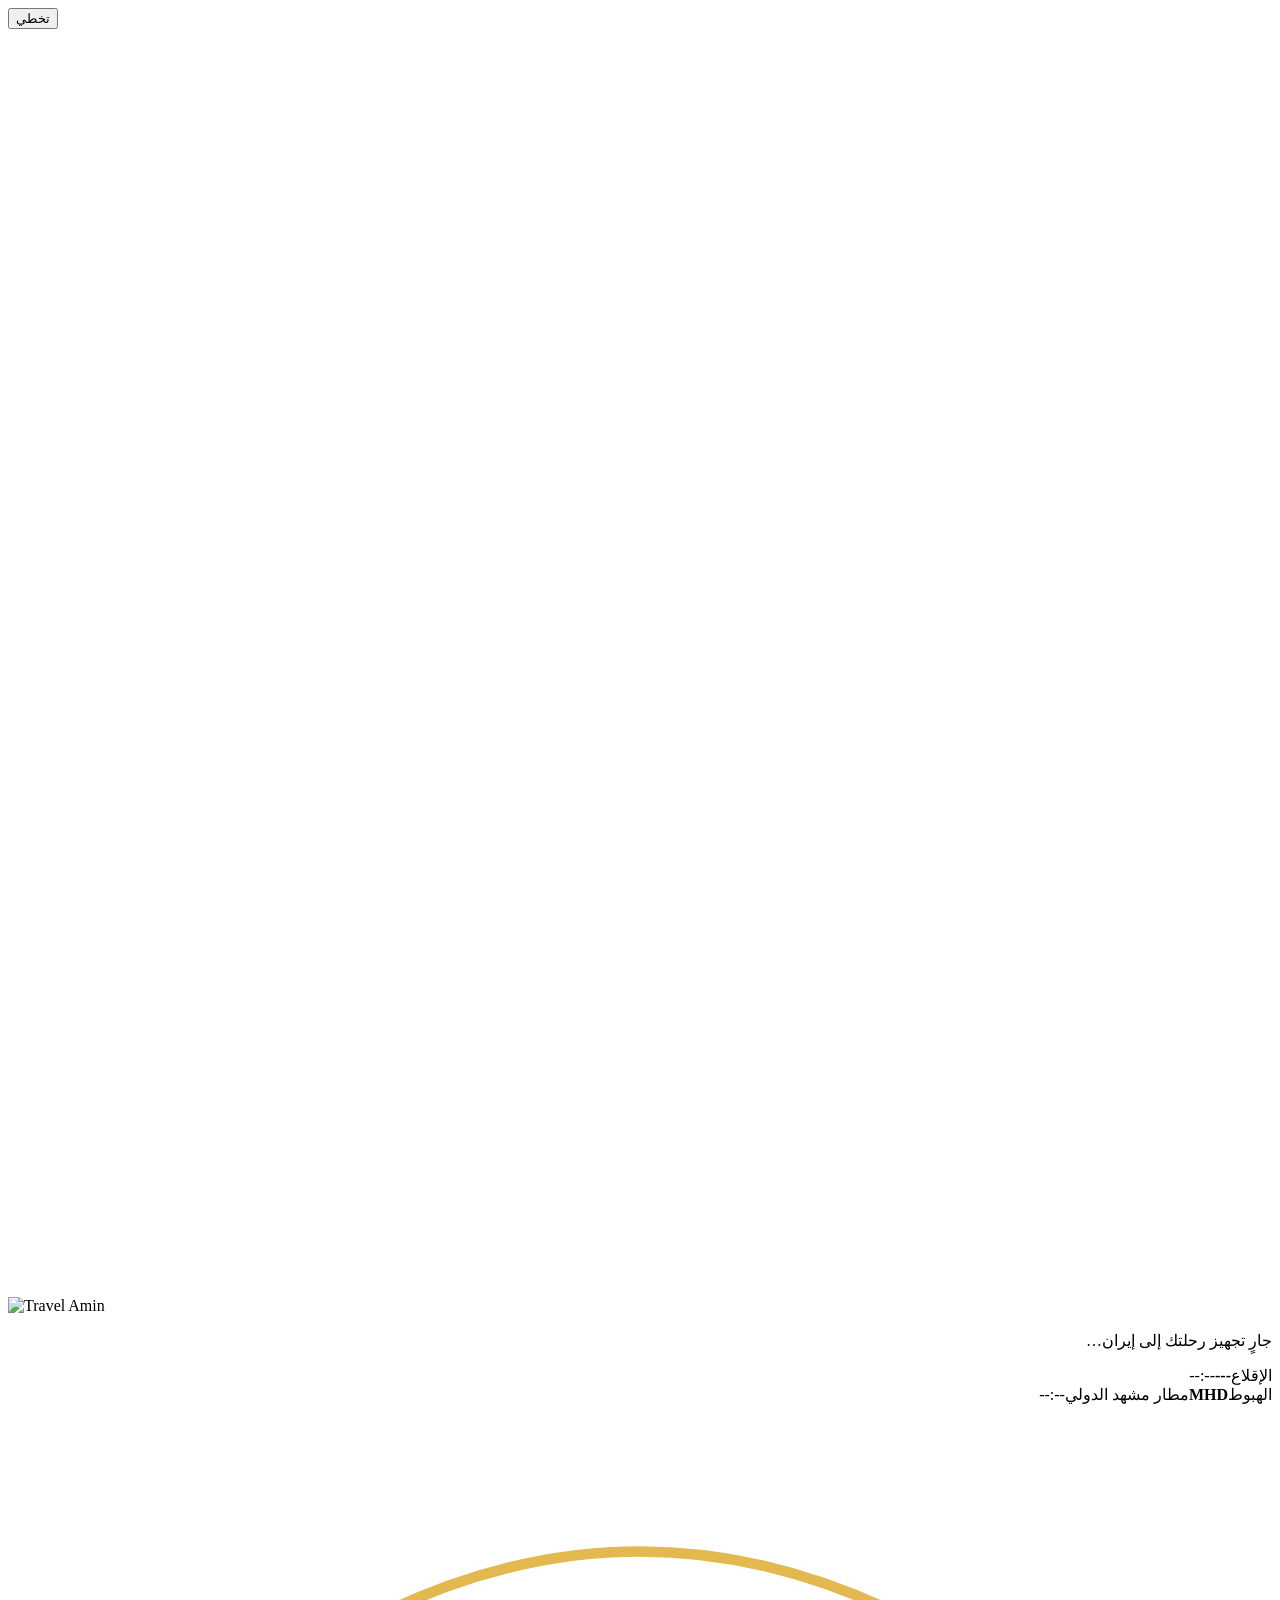
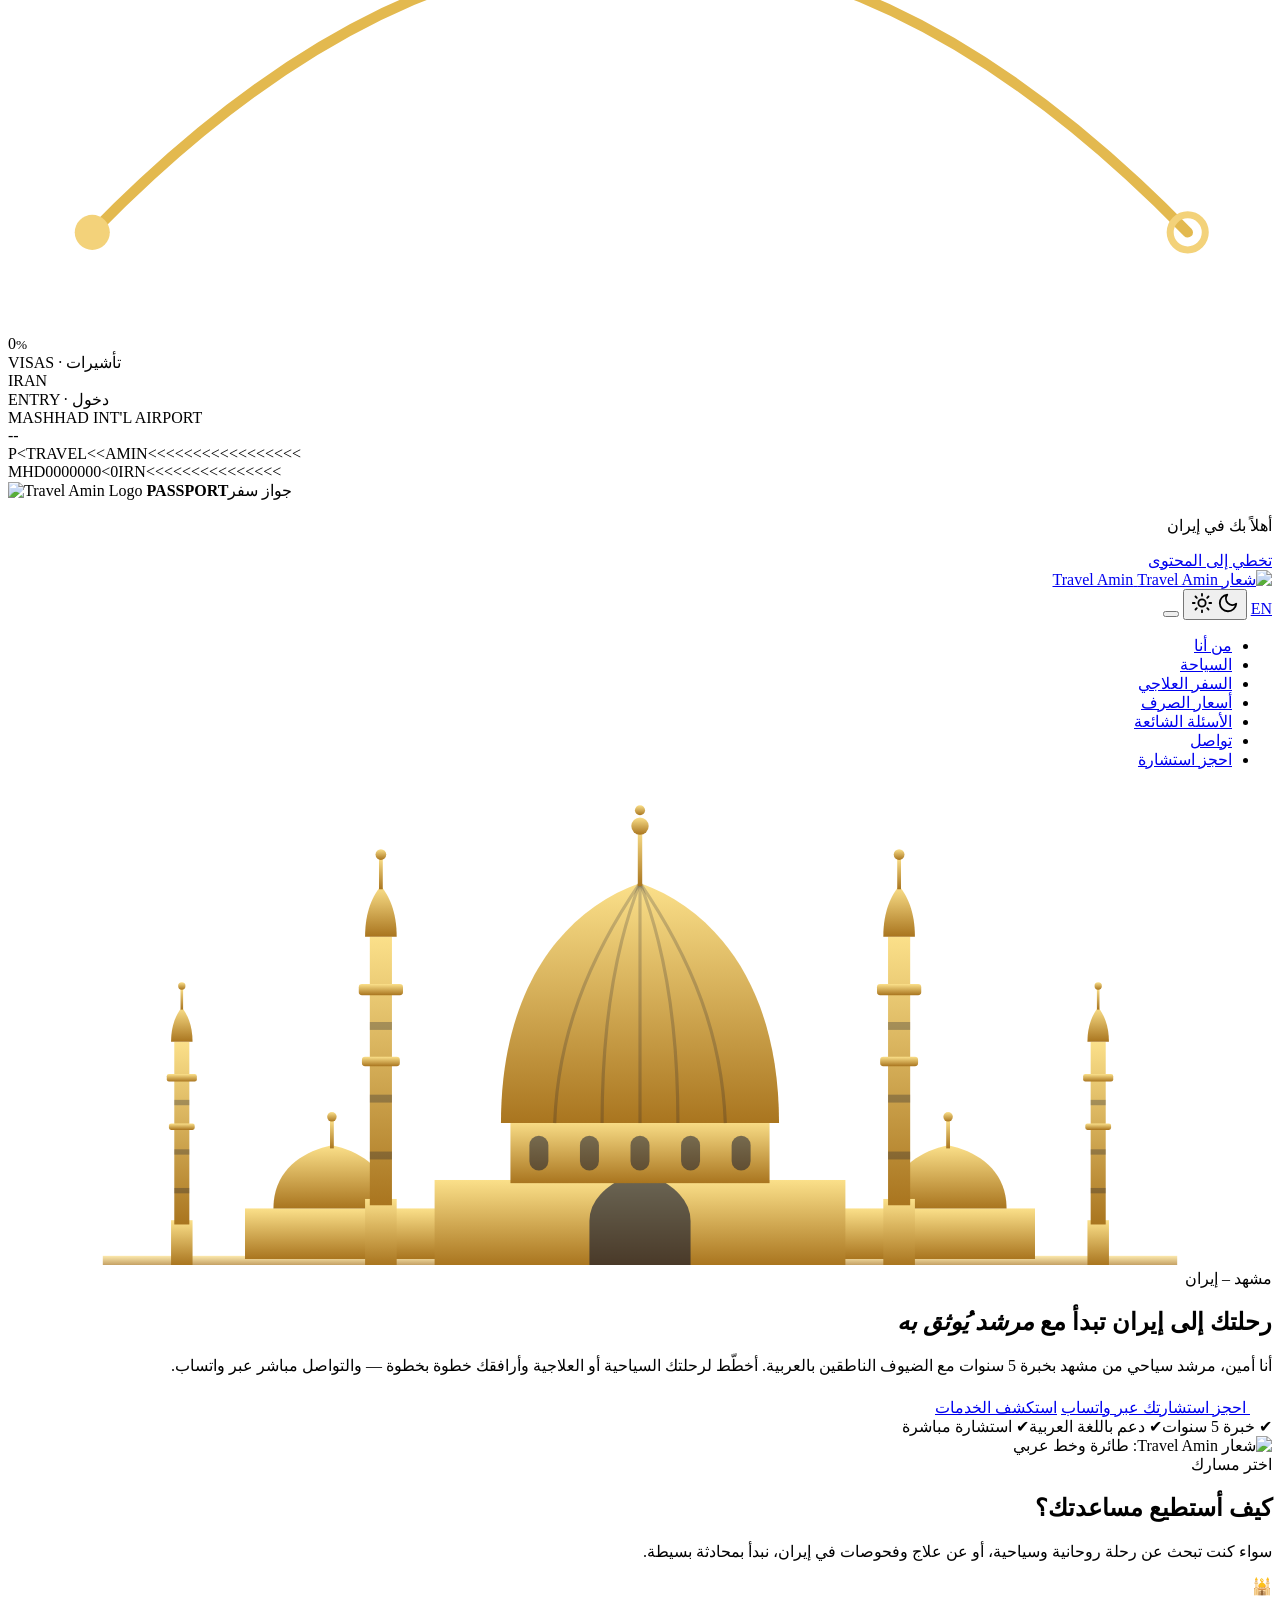
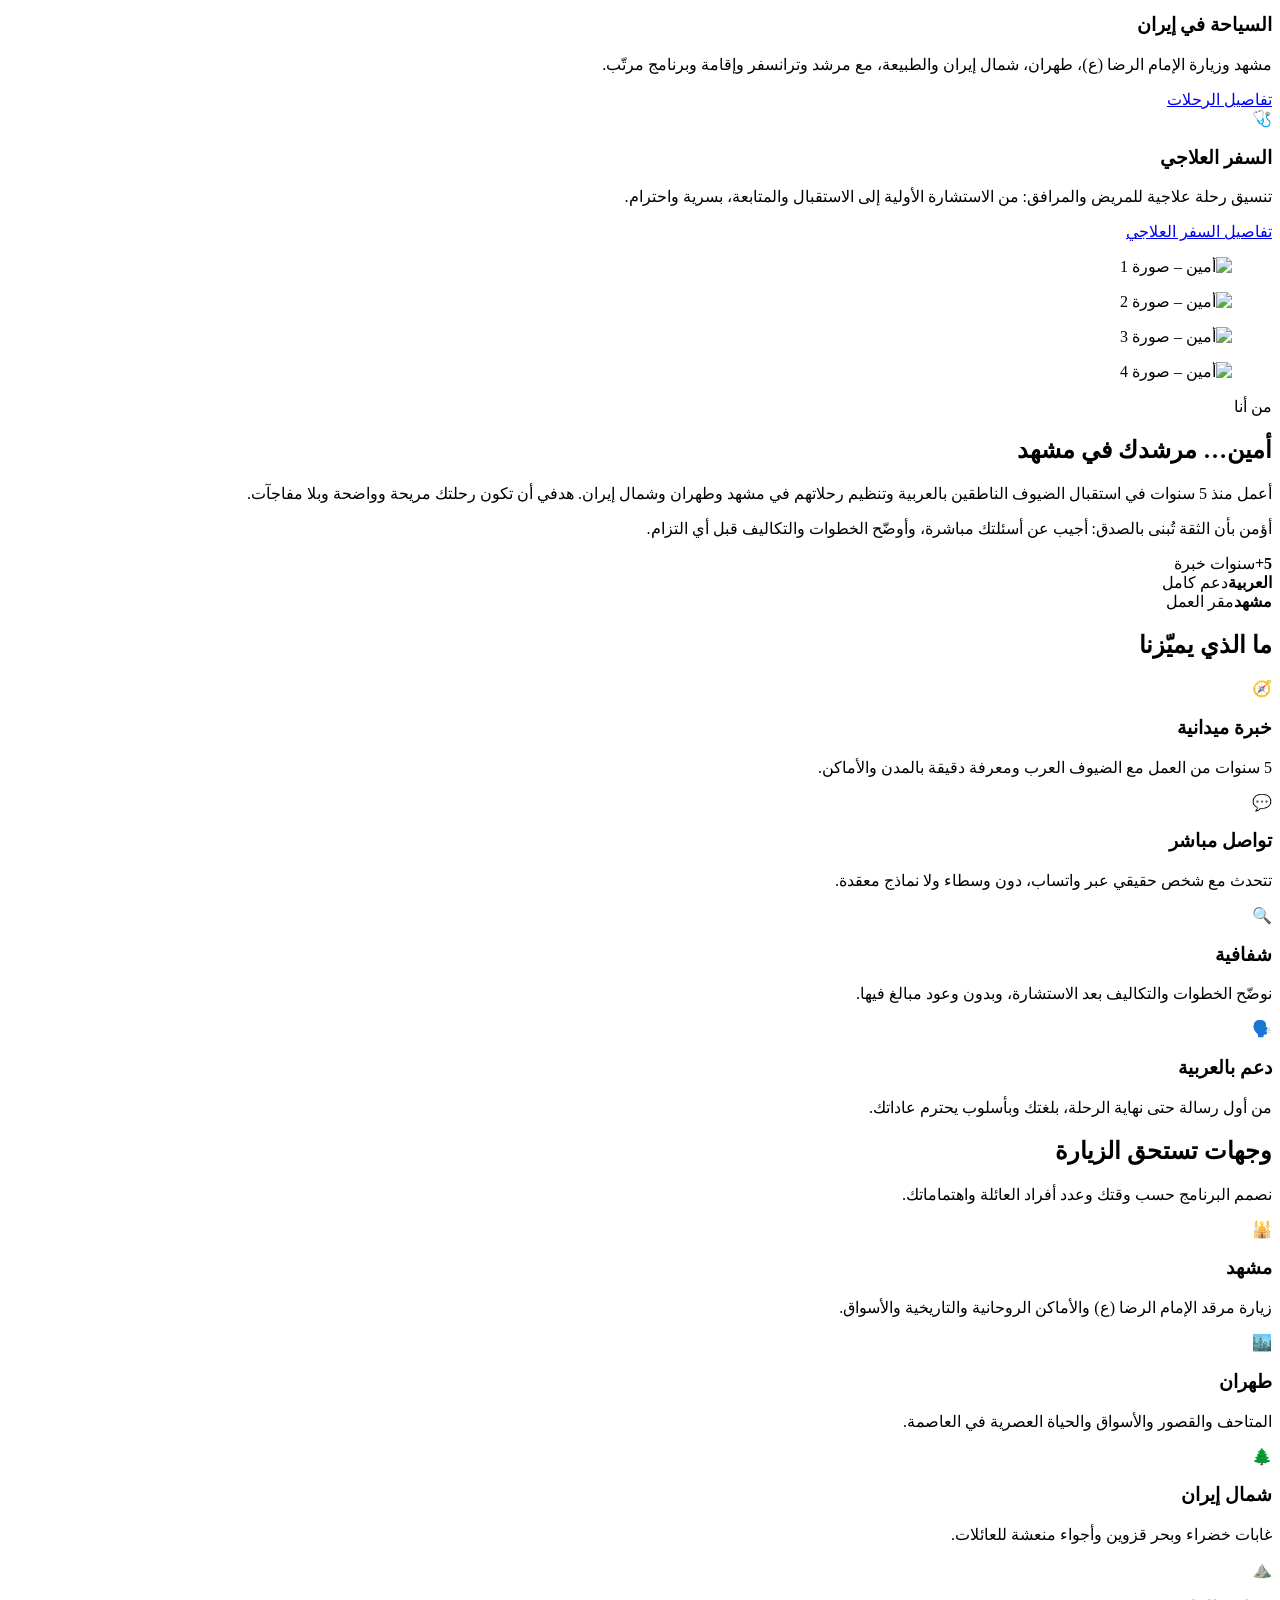
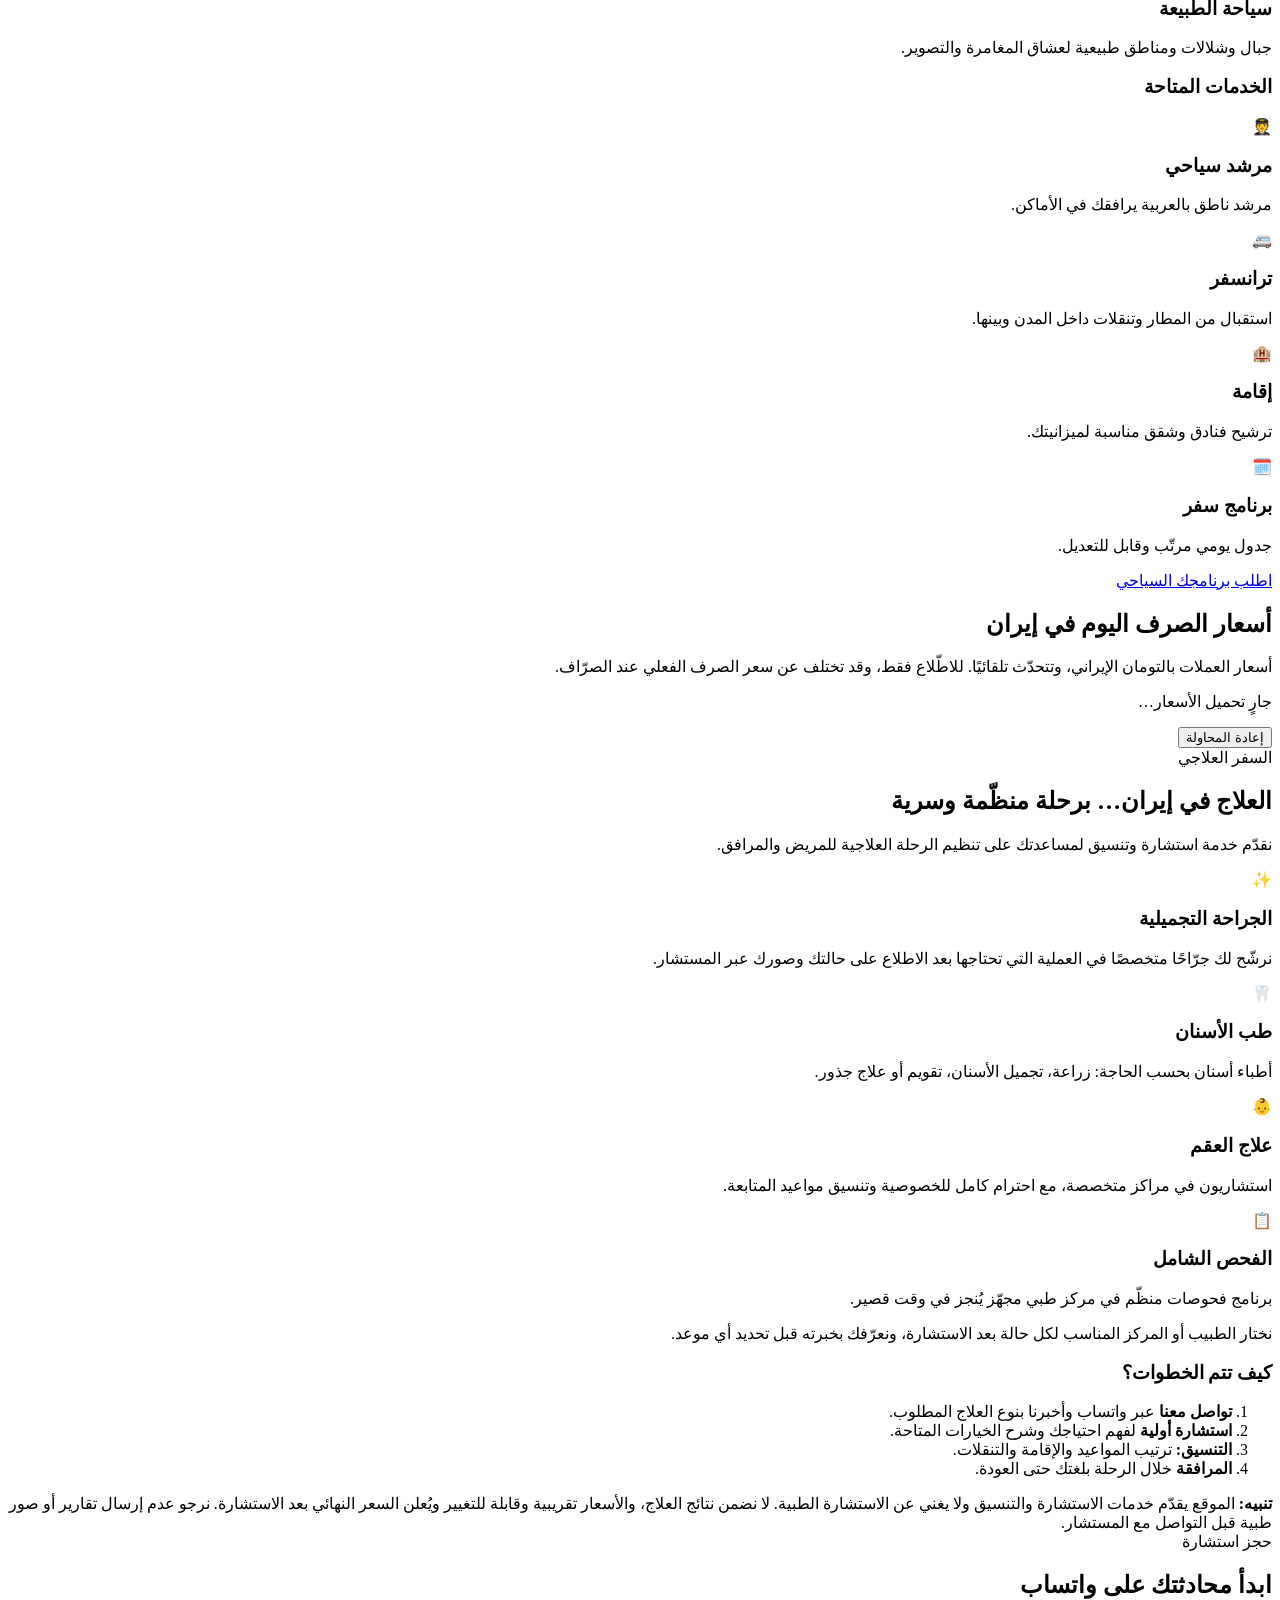
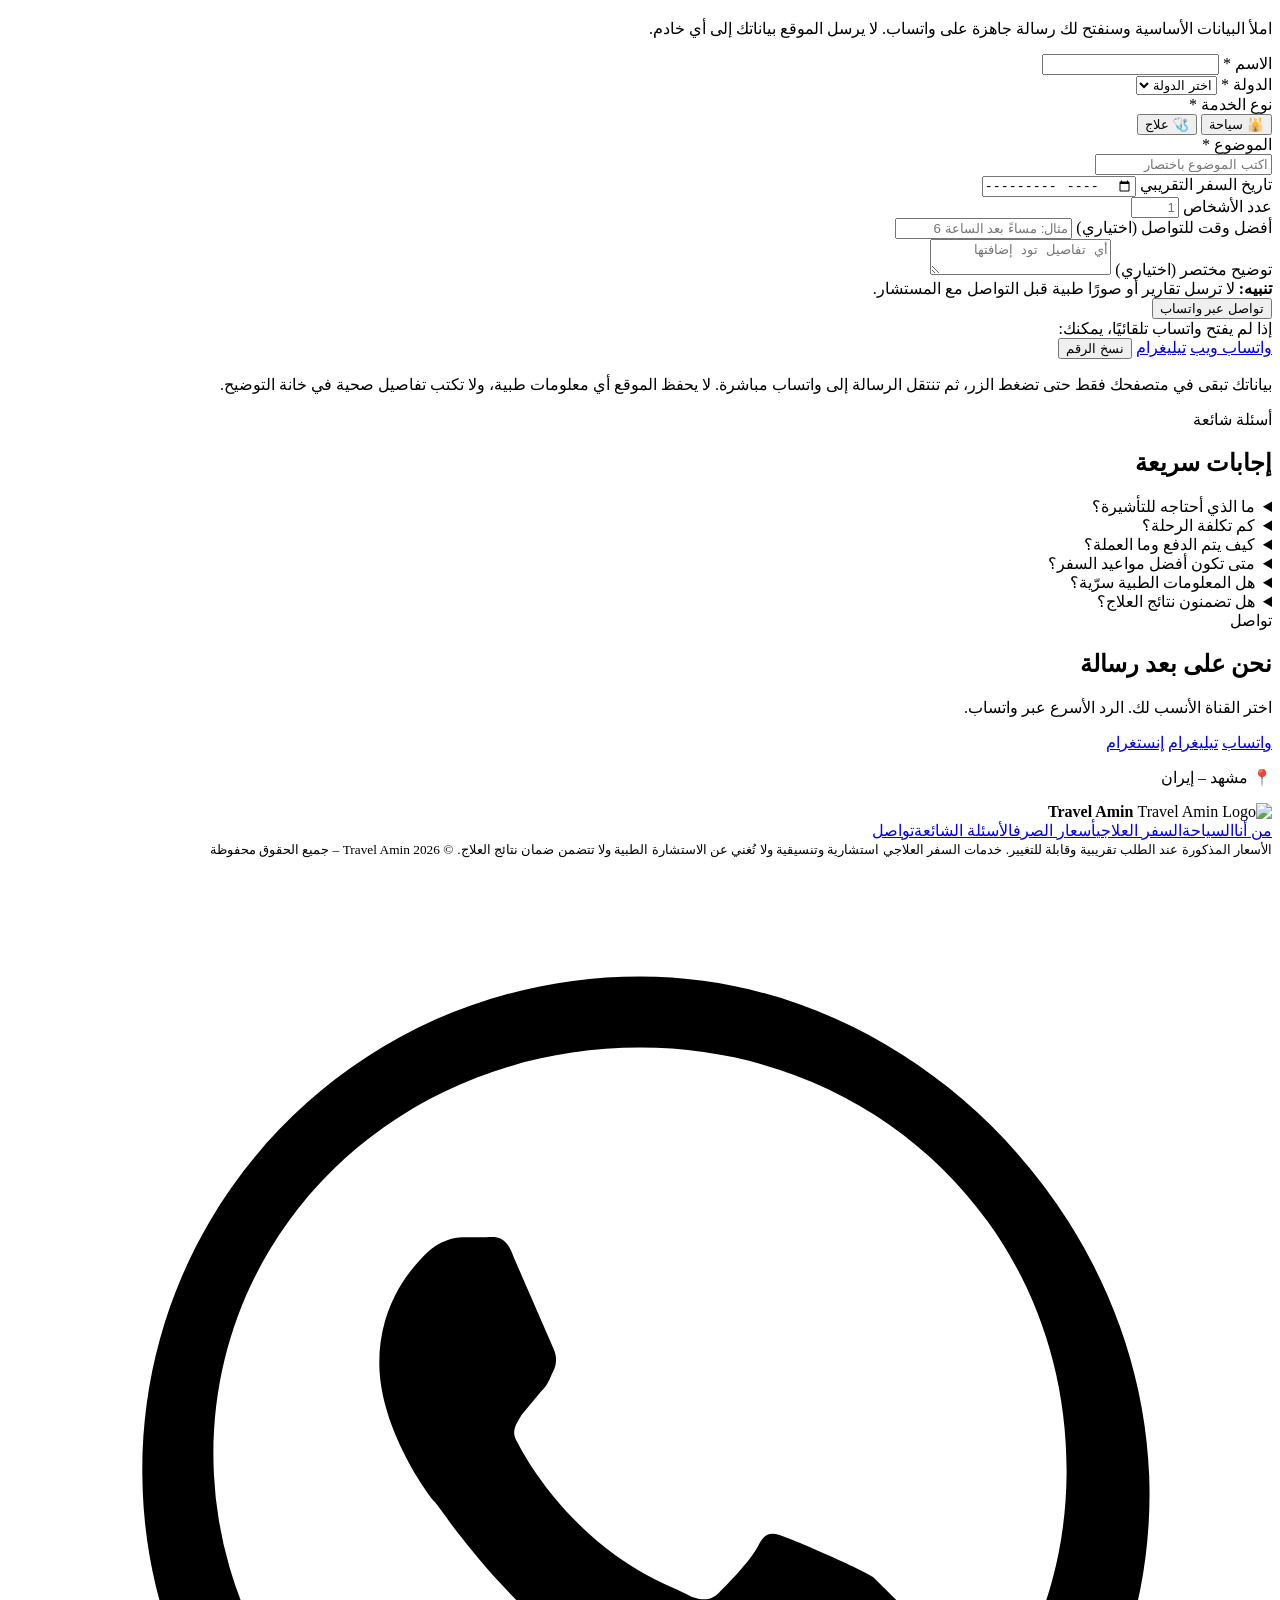
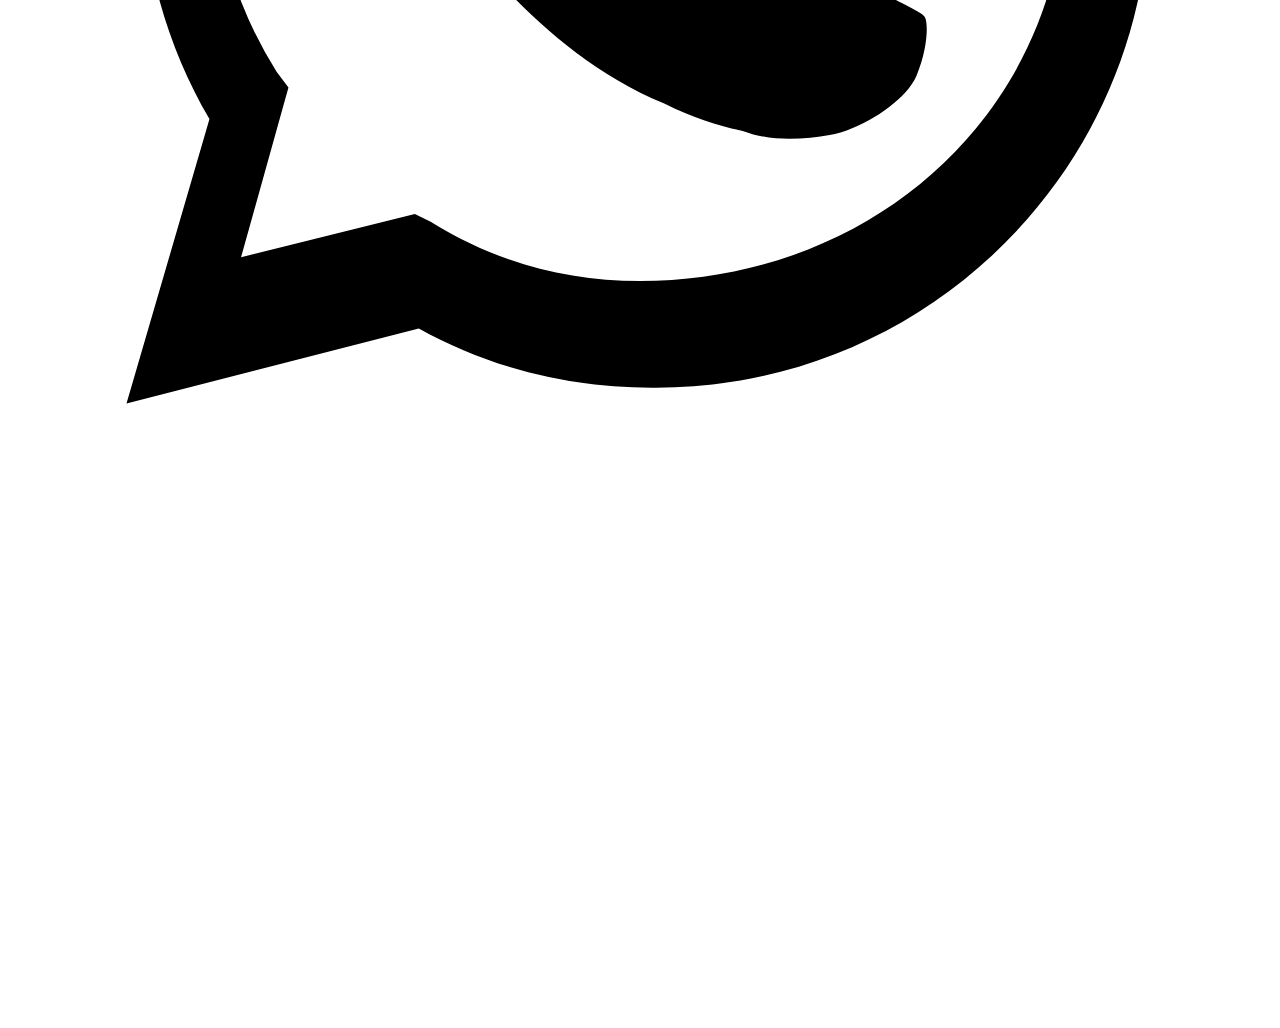
==== index.html @ 23cb20d6 "Add files via upload" ====
<!doctype html>
<html lang="ar" dir="rtl">
<head>
<meta charset="utf-8">
<meta name="google-site-verification" content="cm3eL5Jy6Xv6FcwjnSOEqMSKHyD1TACXFL0OjEvYumI" />
<meta http-equiv="Content-Security-Policy" content="default-src 'self'; script-src 'self'; style-src 'self' https://fonts.googleapis.com; font-src https://fonts.gstatic.com; img-src 'self' data:; connect-src 'self' https://travelamin-rate.mafia099x.workers.dev; base-uri 'self'; form-action 'none'; object-src 'none'">
<meta name="referrer" content="strict-origin-when-cross-origin">
<meta name="viewport" content="width=device-width, initial-scale=1, viewport-fit=cover">
<title>مرشد سياحي في مشهد | السياحة العلاجية في إيران - Travel Amin</title>
<meta name="description" content="أمين، مرشد سياحي من مشهد بخبرة 5 سنوات. رحلات سياحية وسفر علاجي في إيران للناطقين بالعربية، مع استشارة مباشرة عبر واتساب.">
<link rel="canonical" href="https://travel4iran.github.io/Travel-Amin/" />
<link rel="alternate" hreflang="ar" href="https://travel4iran.github.io/Travel-Amin/">
<link rel="alternate" hreflang="en" href="https://travel4iran.github.io/Travel-Amin/en/">
<link rel="alternate" hreflang="x-default" href="https://travel4iran.github.io/Travel-Amin/">
<meta property="og:type" content="website">
<meta property="og:title" content="Travel Amin | السياحة والعلاج في إيران">
<meta property="og:description" content="خطّط رحلتك السياحية أو العلاجية إلى إيران مع مرشد من مشهد، وتواصل مباشرة عبر واتساب.">
<meta property="og:url" content="https://travel4iran.github.io/Travel-Amin/">
<meta property="og:site_name" content="Travel Amin">
<meta property="og:image" content="https://travel4iran.github.io/Travel-Amin/assets/img/og.jpg">
<meta property="og:image:width" content="1200">
<meta property="og:image:height" content="630">
<meta property="og:image:alt" content="Travel Amin – مرشد سياحي في مشهد">
<meta name="twitter:card" content="summary_large_image">
<meta name="twitter:title" content="Travel Amin | السياحة والعلاج في إيران">
<meta name="twitter:description" content="خطّط رحلتك السياحية أو العلاجية إلى إيران مع مرشد من مشهد، وتواصل مباشرة عبر واتساب.">
<meta name="twitter:image" content="https://travel4iran.github.io/Travel-Amin/assets/img/og.jpg">
<meta property="og:locale" content="ar_AR">
<meta property="og:locale:alternate" content="en_US">
<meta name="theme-color" content="#0B1B45" id="metaTheme">
<script src="assets/js/theme-init.js?v=20261108"></script>
<link rel="icon" type="image/png" href="assets/img/favicon.png">
<link rel="apple-touch-icon" href="assets/img/apple-touch-icon.png">
<link rel="preconnect" href="https://fonts.googleapis.com">
<link rel="preconnect" href="https://fonts.gstatic.com" crossorigin>
<link href="https://fonts.googleapis.com/css2?family=Tajawal:wght@400;500;700;800&display=swap" rel="stylesheet">
<script type="application/ld+json">
{
  "@context": "https://schema.org",
  "@graph": [
    {
      "@type": "TravelAgency",
      "@id": "https://travel4iran.github.io/Travel-Amin/#agency",
      "name": "Travel Amin",
      "alternateName": "Travel.Amin",
      "description": "خدمات السياحة والسفر العلاجي في إيران للناطقين بالعربية",
      "url": "https://travel4iran.github.io/Travel-Amin/",
      "logo": "https://travel4iran.github.io/Travel-Amin/assets/img/logo.jpg",
      "image": "https://travel4iran.github.io/Travel-Amin/assets/img/og.jpg",
      "knowsLanguage": "ar",
      "telephone": "+989395464608",
      "contactPoint": {
        "@type": "ContactPoint",
        "contactType": "customer service",
        "telephone": "+989395464608",
        "availableLanguage": "Arabic"
      },
      "areaServed": "IR",
      "address": {
        "@type": "PostalAddress",
        "addressLocality": "Mashhad",
        "addressCountry": "IR"
      },
      "sameAs": [
        "https://instagram.com/travel.amin",
        "https://t.me/travel_amin"
      ]
    },
    {
      "@type": "Person",
      "@id": "https://travel4iran.github.io/Travel-Amin/#person",
      "name": "أمين",
      "jobTitle": "مرشد سياحي",
      "worksFor": {
        "@id": "https://travel4iran.github.io/Travel-Amin/#agency"
      }
    }
  ]
}
</script>
  <script type="application/ld+json">
{
  "@context": "https://schema.org",
  "@type": "FAQPage",
  "mainEntity": [
    {
      "@type": "Question",
      "name": "ما الذي أحتاجه للتأشيرة؟",
      "acceptedAnswer": {
        "@type": "Answer",
        "text": "تختلف متطلبات الدخول حسب الجنسية وقد تتغير، لذا نوضّح لك المطلوب لبلدك عند التواصل ونساعدك في تجهيز الأوراق."
      }
    },
    {
      "@type": "Question",
      "name": "كم تكلفة الرحلة؟",
      "acceptedAnswer": {
        "@type": "Answer",
        "text": "لا نثبّت أسعارًا على الموقع لأن التكلفة تعتمد على المدة والخدمات وعدد الأشخاص. نرسل لك عرضًا واضحًا عبر واتساب بعد الاستشارة."
      }
    },
    {
      "@type": "Question",
      "name": "كيف يتم الدفع وما العملة؟",
      "acceptedAnswer": {
        "@type": "Answer",
        "text": "نحدد طريقة الدفع والعملة معك بوضوح بعد الاتفاق على البرنامج، وقبل أي التزام."
      }
    },
    {
      "@type": "Question",
      "name": "متى تكون أفضل مواعيد السفر؟",
      "acceptedAnswer": {
        "@type": "Answer",
        "text": "يعتمد ذلك على الوجهة ونوع الرحلة؛ أخبرنا بما تفضّله وسنقترح عليك الوقت الأنسب."
      }
    },
    {
      "@type": "Question",
      "name": "هل المعلومات الطبية سرّية؟",
      "acceptedAnswer": {
        "@type": "Answer",
        "text": "نحترم خصوصيتك. لا يحفظ الموقع أي معلومات طبية، ونرجو عدم إرسال تقارير أو صور قبل التواصل مع المستشار عبر واتساب."
      }
    },
    {
      "@type": "Question",
      "name": "هل تضمنون نتائج العلاج؟",
      "acceptedAnswer": {
        "@type": "Answer",
        "text": "لا. نحن نقدّم الاستشارة والتنسيق فقط، والقرار الطبي والنتائج من مسؤولية الطبيب والمركز المعالج."
      }
    }
  ]
}
</script>
<link rel="stylesheet" href="assets/css/style.css?v=20261108">
</head>
<body>
<div id="intro" role="status" aria-live="polite" aria-label="جارٍ تجهيز رحلتك" dir="ltr">
  <button class="in-skip" id="inSkip" type="button" dir="rtl">تخطي</button>
  <div class="in-stars"></div>
  <div class="in-stage in-route" id="inRoute">
    <div class="in-logo" id="inLogoWrap">
      <svg viewBox="0 0 120 120" aria-hidden="true"><circle cx="60" cy="60" r="56" fill="none" stroke="rgba(255,255,255,.16)" stroke-width="3"/><circle id="inRing" cx="60" cy="60" r="56" fill="none" stroke="#E3B94F" stroke-width="3.5" stroke-linecap="round" stroke-dasharray="351.86" stroke-dashoffset="351.86" transform="rotate(-90 60 60)"/></svg>
      <img id="inLogo" src="assets/img/logo.jpg" alt="Travel Amin" width="90" height="90">
    </div>
    <p class="in-title" id="inTitle" dir="rtl">جارٍ تجهيز رحلتك إلى إيران…</p>
    <div class="in-cards">
      <div class="ap ap-from" dir="rtl"><span class="ap-lab">الإقلاع</span><b class="ap-code" id="fromCode">---</b><span class="ap-name" id="fromName"></span><span class="ap-time" id="fromTime">--:--</span></div>
      <div class="ap ap-to" id="toCard" dir="rtl"><span class="ap-lab">الهبوط</span><b class="ap-code" id="toCode">MHD</b><span class="ap-name" id="toName">مطار مشهد الدولي</span><span class="ap-time" id="toTime">--:--</span></div>
    </div>
    <svg class="in-path" viewBox="0 0 360 150" aria-hidden="true">
      <path id="inArc" d="M24 122 Q180 -38 336 122" fill="none" stroke="rgba(255,255,255,.28)" stroke-width="2" stroke-dasharray="3 7" stroke-linecap="round"/>
      <path id="inTrail" d="M24 122 Q180 -38 336 122" fill="none" stroke="#E3B94F" stroke-width="3" stroke-linecap="round"/>
      <circle cx="24" cy="122" r="5" fill="#F3D27A"/><circle cx="336" cy="122" r="5" fill="none" stroke="#F3D27A" stroke-width="2"/>
      <g id="inPlane"><path d="M-11 0 L-4 -2.2 L-1 -10 L3 -10 L1.6 -2.2 L10 -1.2 L13 0 L10 1.2 L1.6 2.2 L3 10 L-1 10 L-4 2.2 Z" fill="#fff"/></g>
    </svg>
    <div class="in-pct"><span id="inNum">0</span><small>%</small></div>
    <div class="in-bar"><i id="inBar"></i></div>
  </div>
  <div class="in-stage in-pass" aria-hidden="true">
    <div class="pp" id="pp">
      <div class="pp-page">
        <div class="pp-h">VISAS · تأشيرات</div>
        <div class="pp-ln"></div><div class="pp-ln s"></div><div class="pp-ln"></div>
        <div class="stamp" id="stamp"><div class="s1">IRAN</div><div class="s2">ENTRY · دخول</div><div class="s3">MASHHAD INT'L AIRPORT</div><div class="s4" id="stampDate">--</div></div>
        <div class="pp-mrz">P&lt;TRAVEL&lt;&lt;AMIN&lt;&lt;&lt;&lt;&lt;&lt;&lt;&lt;&lt;&lt;&lt;&lt;&lt;&lt;&lt;&lt;&lt;<br>MHD0000000&lt;0IRN&lt;&lt;&lt;&lt;&lt;&lt;&lt;&lt;&lt;&lt;&lt;&lt;&lt;&lt;&lt;</div>
      </div>
      <div class="pp-cover">
        <img id="ppLogo" class="pp-logo" alt="Travel Amin Logo" width="96" height="96">
        <b>PASSPORT</b><span>جواز سفر</span>
      </div>
    </div>
    <p class="in-welcome" dir="rtl">أهلاً بك في إيران</p>
  </div>
</div>

<a class="skip" href="#main">تخطي إلى المحتوى</a>

<header class="site">
  <div class="container nav">
    <a class="brand" href="#top" aria-label="Travel Amin – الرئيسية">
      <img src="assets/img/logo.jpg" alt="شعار Travel Amin" width="48" height="48">
      <span>Travel Amin</span>
    </a>
    <div class="nav-actions">
      <a class="lang-btn" id="langBtn" href="en/" hreflang="en" lang="en" aria-label="English version">EN</a>
      <button class="theme-btn" id="themeBtn" type="button" aria-label="تبديل الوضع الليلي" aria-pressed="false">
        <svg class="moon" width="22" height="22" viewBox="0 0 24 24" fill="none" stroke="currentColor" stroke-width="2" stroke-linecap="round" stroke-linejoin="round" aria-hidden="true"><path d="M21 12.8A9 9 0 1 1 11.2 3a7 7 0 0 0 9.8 9.8z"/></svg>
        <svg class="sun" width="22" height="22" viewBox="0 0 24 24" fill="none" stroke="currentColor" stroke-width="2" stroke-linecap="round" aria-hidden="true"><circle cx="12" cy="12" r="4"/><path d="M12 2v2M12 20v2M4.900 4.900l1.400 1.400M17.700 17.700l1.400 1.400M2 12h2M20 12h2M4.900 19.100l1.400-1.400M17.700 6.300l1.400-1.400"/></svg>
      </button>
      <button class="burger" id="burger" aria-label="القائمة" aria-expanded="false" aria-controls="menu"><span></span></button>
    </div>
    <ul class="menu" id="menu">
  <li><a href="#about">من أنا</a></li>
  <li><a href="#tourism">السياحة</a></li>
  <li><a href="#medical">السفر العلاجي</a></li>
  <li><a href="#rates">أسعار الصرف</a></li>
  <li><a href="#faq">الأسئلة الشائعة</a></li>
  <li><a href="#contact">تواصل</a></li>
  <li><a class="btn btn-wa" href="#booking" data-wa-open>احجز استشارة</a></li>
    </ul>
  </div>
</header>

<main id="main">
<!-- HERO -->
<section class="hero" id="top">
  <svg class="skyline" viewBox="0 0 800 304" aria-hidden="true" focusable="false" xmlns="http://www.w3.org/2000/svg">
  <defs>
    <linearGradient id="gd" x1="0" y1="0" x2="0" y2="1"><stop offset="0" stop-color="#FBE08A"/><stop offset="1" stop-color="#A9751F"/></linearGradient>
    <g id="mnr">
      <rect x="-10" y="262" width="20" height="42" fill="url(#gd)"/>
      <rect x="-7" y="96" width="14" height="170" fill="url(#gd)"/>
      <rect x="-7" y="150" width="14" height="5" fill="#0A1330" opacity=".28"/>
      <rect x="-7" y="196" width="14" height="5" fill="#0A1330" opacity=".28"/>
      <rect x="-7" y="232" width="14" height="5" fill="#0A1330" opacity=".28"/>
      <rect x="-14" y="126" width="28" height="7" rx="2" fill="url(#gd)"/>
      <rect x="-12" y="172" width="24" height="6" rx="2" fill="url(#gd)"/>
      <path d="M-10 96 C-10 80 -5 70 0 64 C5 70 10 80 10 96 Z" fill="url(#gd)"/>
      <rect x="-1.2" y="46" width="2.4" height="20" fill="url(#gd)"/>
      <circle cx="0" cy="44" r="3.4" fill="url(#gd)"/>
    </g>
  </defs>
  <!-- ground -->
  <rect x="60" y="298" width="680" height="6" fill="url(#gd)" opacity=".7"/>
  <!-- outer minarets -->
  <use href="#mnr" transform="translate(110 304) scale(.68) translate(0 -304)"/>
  <use href="#mnr" transform="translate(690 304) scale(.68) translate(0 -304)"/>
  <!-- side wings + small domes -->
  <rect x="150" y="268" width="130" height="32" fill="url(#gd)"/>
  <rect x="520" y="268" width="130" height="32" fill="url(#gd)"/>
  <path d="M168 268 C168 244 186 232 205 228 C224 232 242 244 242 268 Z" fill="url(#gd)"/>
  <path d="M558 268 C558 244 576 232 595 228 C614 232 632 244 632 268 Z" fill="url(#gd)"/>
  <rect x="203.8" y="212" width="2.4" height="18" fill="url(#gd)"/><circle cx="205" cy="210" r="3" fill="url(#gd)"/>
  <rect x="593.8" y="212" width="2.4" height="18" fill="url(#gd)"/><circle cx="595" cy="210" r="3" fill="url(#gd)"/>
  <!-- main minarets -->
  <use href="#mnr" transform="translate(236 0)"/>
  <use href="#mnr" transform="translate(564 0)"/>
  <!-- central body + iwan -->
  <rect x="270" y="250" width="260" height="54" fill="url(#gd)"/>
  <path d="M368 304 V276 Q368 256 400 244 Q432 256 432 276 V304 Z" fill="#0A1330" opacity=".6"/>
  <!-- drum -->
  <rect x="318" y="212" width="164" height="40" fill="url(#gd)"/>
  <g fill="#0A1330" opacity=".5">
    <rect x="330" y="222" width="12" height="22" rx="6"/><rect x="362" y="222" width="12" height="22" rx="6"/>
    <rect x="394" y="222" width="12" height="22" rx="6"/><rect x="426" y="222" width="12" height="22" rx="6"/>
    <rect x="458" y="222" width="12" height="22" rx="6"/>
  </g>
  <!-- main dome -->
  <path d="M312 214 C312 130 350 80 400 62 C450 80 488 130 488 214 Z" fill="url(#gd)"/>
  <g fill="none" stroke="#0A1330" stroke-opacity=".2" stroke-width="2">
    <path d="M400 62 V214"/>
    <path d="M400 62 C382 108 376 160 376 214"/><path d="M400 62 C418 108 424 160 424 214"/>
    <path d="M400 62 C366 112 348 160 346 214"/><path d="M400 62 C434 112 452 160 454 214"/>
  </g>
  <rect x="398.6" y="28" width="2.8" height="36" fill="url(#gd)"/>
  <circle cx="400" cy="26" r="5.5" fill="url(#gd)"/>
  <circle cx="400" cy="16" r="3.2" fill="url(#gd)"/>
</svg>
  <div class="container hero-grid">
    <div>
      <span class="eyebrow u1">مشهد – إيران</span>
      <h1>رحلتك إلى إيران تبدأ مع <em>مرشد يُوثق به</em></h1>
      <p>أنا أمين، مرشد سياحي من مشهد بخبرة 5 سنوات مع الضيوف الناطقين بالعربية. أخطّط لرحلتك السياحية أو العلاجية وأرافقك خطوة بخطوة — والتواصل مباشر عبر واتساب.</p>
      <div class="cta">
        <a class="btn btn-wa" href="#booking" data-wa-open>
          <svg width="22" height="22" viewBox="0 0 32 32" fill="#fff" aria-hidden="true"><path d="M16 3C9 3 3.4 8.6 3.4 15.5c0 2.3.6 4.4 1.7 6.3L3 29l7.4-1.9c1.8 1 3.8 1.500 5.900 1.500h.1c6.900 0 12.500-5.600 12.500-12.500S23 3 16 3zm0 22.900c-1.900 0-3.700-.5-5.300-1.500l-.4-.2-4.400 1.100 1.200-4.300-.3-.4a10.300 10.300 0 0 1-1.600-5.500C5.200 9.300 10 4.800 16 4.800s10.800 4.600 10.800 10.700S21.900 25.900 16 25.900zm5.900-7.700c-.3-.2-1.900-.9-2.200-1-.3-.1-.5-.2-.7.200s-.8 1-1 1.200c-.2.200-.4.200-.7.100-.3-.2-1.400-.5-2.600-1.600-1-.9-1.600-1.900-1.800-2.300-.2-.3 0-.5.100-.7l.5-.6c.2-.2.200-.3.300-.5.100-.2.100-.4 0-.6l-1-2.300c-.2-.6-.5-.5-.7-.5h-.6c-.2 0-.6.100-.9.400s-1.200 1.200-1.200 2.800 1.200 3.300 1.400 3.500c.2.200 2.400 3.700 5.800 5.100.8.400 1.500.6 2 .7.800.3 1.600.2 2.200.1.700-.1 1.900-.8 2.200-1.500.3-.7.300-1.400.2-1.500-.1-.1-.3-.2-.7-.4z"/></svg>
          احجز استشارتك عبر واتساب</a>
        <a class="btn btn-line" href="#paths">استكشف الخدمات</a>
      </div>
      <div class="badges"><span>✔ خبرة 5 سنوات</span><span>✔ دعم باللغة العربية</span><span>✔ استشارة مباشرة</span></div>
    </div>
    <img class="hero-logo" fetchpriority="high" src="assets/img/logo.jpg" alt="شعار Travel Amin: طائرة وخط عربي" width="340" height="340">
  </div>
</section>

<!-- PATHS -->
<section id="paths">
  <div class="container center">
    <span class="eyebrow">اختر مسارك</span>
    <h2>كيف أستطيع مساعدتك؟</h2>
    <p class="lead">سواء كنت تبحث عن رحلة روحانية وسياحية، أو عن علاج وفحوصات في إيران، نبدأ بمحادثة بسيطة.</p>
    <div class="paths">
      <article class="path">
        <div class="ico" aria-hidden="true">🕌</div>
        <h3>السياحة في إيران</h3>
        <p>مشهد وزيارة الإمام الرضا (ع)، طهران، شمال إيران والطبيعة، مع مرشد وترانسفر وإقامة وبرنامج مرتّب.</p>
        <a class="btn btn-gold" href="#tourism">تفاصيل الرحلات</a>
      </article>
      <article class="path">
        <div class="ico" aria-hidden="true">🩺</div>
        <h3>السفر العلاجي</h3>
        <p>تنسيق رحلة علاجية للمريض والمرافق: من الاستشارة الأولية إلى الاستقبال والمتابعة، بسرية واحترام.</p>
        <a class="btn btn-gold" href="#medical">تفاصيل السفر العلاجي</a>
      </article>
    </div>
  </div>
</section>

<!-- ABOUT -->
<section class="alt" id="about">
  <div class="container about">
    <div class="pwrap"><div class="pstack">
      <figure class="card pcard"><img src="assets/img/amin-1.jpg" alt="أمين – صورة 1" width="340" height="510" draggable="false"></figure>
      <figure class="card pcard"><img src="assets/img/amin-2.jpg" alt="أمين – صورة 2" width="340" height="510" draggable="false" loading="lazy"></figure>
      <figure class="card pcard"><img src="assets/img/amin-3.jpg" alt="أمين – صورة 3" width="340" height="510" draggable="false" loading="lazy"></figure>
      <figure class="card pcard"><img src="assets/img/amin-4.jpg" alt="أمين – صورة 4" width="340" height="510" draggable="false" loading="lazy"></figure>
    </div></div>
    <div>
      <span class="eyebrow">من أنا</span>
      <h2>أمين… مرشدك في مشهد</h2>
      <p>أعمل منذ 5 سنوات في استقبال الضيوف الناطقين بالعربية وتنظيم رحلاتهم في مشهد وطهران وشمال إيران. هدفي أن تكون رحلتك مريحة وواضحة وبلا مفاجآت.</p>
      <p>أؤمن بأن الثقة تُبنى بالصدق: أجيب عن أسئلتك مباشرة، وأوضّح الخطوات والتكاليف قبل أي التزام.</p>
      <div class="stats">
        <div class="stat"><b>5+</b>سنوات خبرة</div>
        <div class="stat"><b>العربية</b>دعم كامل</div>
        <div class="stat"><b>مشهد</b>مقر العمل</div>
      </div>
    </div>
  </div>
</section>

<!-- WHY -->
<section id="why">
  <div class="container center">
    <h2>ما الذي يميّزنا</h2>
    <div class="grid g4 u2">
      <div class="card"><span class="ico" aria-hidden="true">🧭</span><h3>خبرة ميدانية</h3><p>5 سنوات من العمل مع الضيوف العرب ومعرفة دقيقة بالمدن والأماكن.</p></div>
      <div class="card"><span class="ico" aria-hidden="true">💬</span><h3>تواصل مباشر</h3><p>تتحدث مع شخص حقيقي عبر واتساب، دون وسطاء ولا نماذج معقدة.</p></div>
      <div class="card"><span class="ico" aria-hidden="true">🔍</span><h3>شفافية</h3><p>نوضّح الخطوات والتكاليف بعد الاستشارة، وبدون وعود مبالغ فيها.</p></div>
      <div class="card"><span class="ico" aria-hidden="true">🗣️</span><h3>دعم بالعربية</h3><p>من أول رسالة حتى نهاية الرحلة، بلغتك وبأسلوب يحترم عاداتك.</p></div>
    </div>
  </div>
</section>

<!-- TOURISM -->
<section class="alt" id="tourism">
  <div class="container">
    <h2 class="u3">وجهات تستحق الزيارة</h2>
    <p class="lead u4">نصمم البرنامج حسب وقتك وعدد أفراد العائلة واهتماماتك.</p>
    <div class="grid g4">
      <div class="card"><span class="ico" aria-hidden="true">🕌</span><h3>مشهد</h3><p>زيارة مرقد الإمام الرضا (ع) والأماكن الروحانية والتاريخية والأسواق.</p></div>
      <div class="card"><span class="ico" aria-hidden="true">🏙️</span><h3>طهران</h3><p>المتاحف والقصور والأسواق والحياة العصرية في العاصمة.</p></div>
      <div class="card"><span class="ico" aria-hidden="true">🌲</span><h3>شمال إيران</h3><p>غابات خضراء وبحر قزوين وأجواء منعشة للعائلات.</p></div>
      <div class="card"><span class="ico" aria-hidden="true">⛰️</span><h3>سياحة الطبيعة</h3><p>جبال وشلالات ومناطق طبيعية لعشاق المغامرة والتصوير.</p></div>
    </div>
    <h3 class="u5">الخدمات المتاحة</h3>
    <div class="grid g4">
      <div class="card"><span class="ico" aria-hidden="true">🧑‍✈️</span><h3>مرشد سياحي</h3><p>مرشد ناطق بالعربية يرافقك في الأماكن.</p></div>
      <div class="card"><span class="ico" aria-hidden="true">🚐</span><h3>ترانسفر</h3><p>استقبال من المطار وتنقلات داخل المدن وبينها.</p></div>
      <div class="card"><span class="ico" aria-hidden="true">🏨</span><h3>إقامة</h3><p>ترشيح فنادق وشقق مناسبة لميزانيتك.</p></div>
      <div class="card"><span class="ico" aria-hidden="true">🗓️</span><h3>برنامج سفر</h3><p>جدول يومي مرتّب وقابل للتعديل.</p></div>
    </div>
    <p class="center u6"><a class="btn btn-wa" href="#booking" data-wa-open data-pick="tourism">اطلب برنامجك السياحي</a></p>
  </div>
</section>

<!-- RATES -->
<section id="rates">
  <div class="container center">
    <h2>أسعار الصرف اليوم في إيران</h2>
    <p class="lead">أسعار العملات بالتومان الإيراني، وتتحدّث تلقائيًا. للاطّلاع فقط، وقد تختلف عن سعر الصرف الفعلي عند الصرّاف.</p>
    <div class="rates-grid" id="ratesGrid" aria-live="polite">
      <div class="rate card sk"></div><div class="rate card sk"></div><div class="rate card sk"></div><div class="rate card sk"></div>
    </div>
    <p class="rates-meta" id="ratesMeta">جارٍ تحميل الأسعار…</p>
    <button class="btn btn-line rates-retry hidden" id="ratesRetry" type="button">إعادة المحاولة</button>
  </div>
</section>

<!-- MEDICAL -->
<section class="dark" id="medical">
  <div class="container">
    <span class="eyebrow u1">السفر العلاجي</span>
    <h2>العلاج في إيران… برحلة منظّمة وسرية</h2>
    <p class="lead">نقدّم خدمة استشارة وتنسيق لمساعدتك على تنظيم الرحلة العلاجية للمريض والمرافق.</p>
    <div class="grid g4">
      <div class="card"><span class="ico" aria-hidden="true">✨</span><h3>الجراحة التجميلية</h3><p>نرشّح لك جرّاحًا متخصصًا في العملية التي تحتاجها بعد الاطلاع على حالتك وصورك عبر المستشار.</p></div>
      <div class="card"><span class="ico" aria-hidden="true">🦷</span><h3>طب الأسنان</h3><p>أطباء أسنان بحسب الحاجة: زراعة، تجميل الأسنان، تقويم أو علاج جذور.</p></div>
      <div class="card"><span class="ico" aria-hidden="true">👶</span><h3>علاج العقم</h3><p>استشاريون في مراكز متخصصة، مع احترام كامل للخصوصية وتنسيق مواعيد المتابعة.</p></div>
      <div class="card"><span class="ico" aria-hidden="true">📋</span><h3>الفحص الشامل</h3><p>برنامج فحوصات منظّم في مركز طبي مجهّز يُنجز في وقت قصير.</p></div>
    </div>
    <p class="center u7">نختار الطبيب أو المركز المناسب لكل حالة بعد الاستشارة، ونعرّفك بخبرته قبل تحديد أي موعد.</p>
    <h3 class="u8">كيف تتم الخطوات؟</h3>
    <ol class="steps">
      <li><b>تواصل معنا</b> عبر واتساب وأخبرنا بنوع العلاج المطلوب.</li>
      <li><b>استشارة أولية</b> لفهم احتياجك وشرح الخيارات المتاحة.</li>
      <li><b>التنسيق:</b> ترتيب المواعيد والإقامة والتنقلات.</li>
      <li><b>المرافقة</b> خلال الرحلة بلغتك حتى العودة.</li>
    </ol>
    <div class="notice"><b>تنبيه:</b> الموقع يقدّم خدمات الاستشارة والتنسيق ولا يغني عن الاستشارة الطبية. لا نضمن نتائج العلاج، والأسعار تقريبية وقابلة للتغيير ويُعلن السعر النهائي بعد الاستشارة. نرجو عدم إرسال تقارير أو صور طبية قبل التواصل مع المستشار.</div>
    
  </div>
</section>

<!-- BOOKING -->
<section id="booking">
  <div class="container center">
    <span class="eyebrow">حجز استشارة</span>
    <h2>ابدأ محادثتك على واتساب</h2>
    <p class="lead">املأ البيانات الأساسية وسنفتح لك رسالة جاهزة على واتساب. لا يرسل الموقع بياناتك إلى أي خادم.</p>
    <form class="form-wrap u2" id="bookForm" novalidate aria-label="نموذج حجز استشارة">
      <div class="field">
        <label for="name">الاسم <span class="req">*</span></label>
        <input id="name" name="name" type="text" autocomplete="name" maxlength="60" aria-describedby="e-name">
        <div class="err" id="e-name" role="alert"></div>
      </div>
      <div class="field">
        <label for="country">الدولة <span class="req">*</span></label>
        <select id="country" name="country" aria-describedby="e-country">
          <option value="">اختر الدولة</option>
          <option>العراق</option><option>الكويت</option><option>عُمان</option><option>قطر</option>
          <option>البحرين</option><option>الإمارات</option><option>السعودية</option><option>لبنان</option>
          <option>اليمن</option><option>سوريا</option><option>الأردن</option><option>مصر</option><option>أخرى</option>
        </select>
        <div class="err" id="e-country" role="alert"></div>
      </div>
      <div class="field">
        <span class="lbl" id="l-type">نوع الخدمة <span class="req">*</span></span>
        <div class="chips" role="radiogroup" aria-labelledby="l-type" id="g-type">
          <button type="button" class="chip" role="radio" aria-checked="false" data-v="tourism">🕌 سياحة</button>
          <button type="button" class="chip" role="radio" aria-checked="false" data-v="medical">🩺 علاج</button>
        </div>
        <div class="err" id="e-type" role="alert"></div>
      </div>
      <div class="field hidden" id="f-topic">
        <span class="lbl" id="l-topic">الموضوع <span class="req">*</span></span>
        <div class="chips" role="radiogroup" aria-labelledby="l-topic" id="g-topic"></div>
        <input id="other" type="text" maxlength="80" placeholder="اكتب الموضوع باختصار" class="hidden u9" aria-label="موضوع آخر">
        <div class="err" id="e-topic" role="alert"></div>
      </div>
      <div class="row">
        <div class="field">
          <label for="date">تاريخ السفر التقريبي</label>
          <input id="date" type="month">
        </div>
        <div class="field">
          <label for="people">عدد الأشخاص</label>
          <input id="people" type="number" min="1" max="50" inputmode="numeric" placeholder="1" aria-describedby="e-people">
          <div class="err" id="e-people" role="alert"></div>
        </div>
      </div>
      <div class="field">
        <label for="besttime">أفضل وقت للتواصل (اختياري)</label>
        <input id="besttime" type="text" maxlength="50" placeholder="مثال: مساءً بعد الساعة 6">
      </div>
      <div class="field">
        <label for="note">توضيح مختصر (اختياري)</label>
        <textarea id="note" maxlength="400" placeholder="أي تفاصيل تود إضافتها"></textarea>
      </div>
      <div class="warn hidden" id="medwarn"><b>تنبيه:</b> لا ترسل تقارير أو صورًا طبية قبل التواصل مع المستشار.</div>
      <button class="btn btn-wa u10" type="submit">تواصل عبر واتساب</button>
      <div class="fallback hidden" id="fallback" aria-live="polite">
        إذا لم يفتح واتساب تلقائيًا، يمكنك:
        <div>
          <a class="btn btn-wa" id="fb-web" target="_blank" rel="noopener" href="#">واتساب ويب</a>
          <a class="btn btn-tg" href="https://t.me/travel_amin" target="_blank" rel="noopener">تيليغرام</a>
          <button type="button" class="btn btn-line" id="fb-copy">نسخ الرقم</button>
        </div>
      </div>
      <p class="privacy-note">بياناتك تبقى في متصفحك فقط حتى تضغط الزر، ثم تنتقل الرسالة إلى واتساب مباشرة. لا يحفظ الموقع أي معلومات طبية، ولا تكتب تفاصيل صحية في خانة التوضيح.</p>
    </form>
  </div>
</section>

<!-- FAQ -->
<section class="alt" id="faq">
  <div class="container u11">
    <div class="center"><span class="eyebrow">أسئلة شائعة</span><h2>إجابات سريعة</h2></div>
    <div class="u12">
      <details><summary>ما الذي أحتاجه للتأشيرة؟</summary><p>تختلف متطلبات الدخول حسب الجنسية وقد تتغير، لذا نوضّح لك المطلوب لبلدك عند التواصل ونساعدك في تجهيز الأوراق.</p></details>
      <details><summary>كم تكلفة الرحلة؟</summary><p>لا نثبّت أسعارًا على الموقع لأن التكلفة تعتمد على المدة والخدمات وعدد الأشخاص. نرسل لك عرضًا واضحًا عبر واتساب بعد الاستشارة.</p></details>
      <details><summary>كيف يتم الدفع وما العملة؟</summary><p>نحدد طريقة الدفع والعملة معك بوضوح بعد الاتفاق على البرنامج، وقبل أي التزام.</p></details>
      <details><summary>متى تكون أفضل مواعيد السفر؟</summary><p>يعتمد ذلك على الوجهة ونوع الرحلة؛ أخبرنا بما تفضّله وسنقترح عليك الوقت الأنسب.</p></details>
      <details><summary>هل المعلومات الطبية سرّية؟</summary><p>نحترم خصوصيتك. لا يحفظ الموقع أي معلومات طبية، ونرجو عدم إرسال تقارير أو صور قبل التواصل مع المستشار عبر واتساب.</p></details>
      <details><summary>هل تضمنون نتائج العلاج؟</summary><p>لا. نحن نقدّم الاستشارة والتنسيق فقط، والقرار الطبي والنتائج من مسؤولية الطبيب والمركز المعالج.</p></details>
    </div>
  </div>
</section>

<!-- CONTACT -->
<section id="contact">
  <div class="container center">
    <span class="eyebrow">تواصل</span>
    <h2>نحن على بعد رسالة</h2>
    <p class="lead">اختر القناة الأنسب لك. الرد الأسرع عبر واتساب.</p>
    <div class="contact-list">
      <a class="btn btn-wa" href="#" data-wa-direct rel="noopener" target="_blank">واتساب</a>
      <a class="btn btn-tg" href="https://t.me/travel_amin" target="_blank" rel="noopener">تيليغرام</a>
      <a class="btn btn-ig" href="https://instagram.com/travel.amin" target="_blank" rel="noopener">إنستغرام</a>
    </div>
    <p class="u13">📍 مشهد – إيران</p>
  </div>
</section>
</main>

<footer>
  <div class="container">
    <img src="assets/img/logo.jpg" alt="Travel Amin Logo" width="64" height="64" loading="lazy" class="u14">
    <strong>Travel Amin</strong>
    <div class="foot-links">
  <a href="#about">من أنا</a><a href="#tourism">السياحة</a><a href="#medical">السفر العلاجي</a><a href="#rates">أسعار الصرف</a><a href="#faq">الأسئلة الشائعة</a><a href="#contact">تواصل</a>
    </div>
    <small>الأسعار المذكورة عند الطلب تقريبية وقابلة للتغيير. خدمات السفر العلاجي استشارية وتنسيقية ولا تُغني عن الاستشارة الطبية ولا تتضمن ضمان نتائج العلاج.</small>
    <small>© <span id="yr">2026</span> Travel Amin – جميع الحقوق محفوظة</small>
  </div>
</footer>

<a class="fab" href="#" data-wa-direct target="_blank" rel="noopener" aria-label="تواصل عبر واتساب">
  <svg viewBox="0 0 32 32" aria-hidden="true"><path d="M16 3C9 3 3.400 8.600 3.400 15.500c0 2.300.6 4.400 1.700 6.300L3 29l7.400-1.900c1.800 1 3.800 1.500 5.900 1.500h.1c6.900 0 12.500-5.600 12.500-12.500S23 3 16 3zm0 22.900c-1.900 0-3.700-.5-5.300-1.500l-.4-.2-4.400 1.100 1.200-4.300-.3-.4a10.300 10.300 0 0 1-1.600-5.500C5.200 9.300 10 4.800 16 4.800s10.800 4.600 10.800 10.700S21.900 25.900 16 25.900zm5.900-7.700c-.3-.2-1.900-.9-2.200-1-.3-.1-.5-.2-.7.200s-.8 1-1 1.200c-.2.200-.4.200-.7.100-.3-.2-1.400-.5-2.600-1.600-1-.9-1.600-1.900-1.800-2.300-.2-.3 0-.5.100-.7l.5-.6c.2-.2.200-.3.300-.5.100-.2.100-.4 0-.6l-1-2.300c-.2-.6-.5-.5-.7-.5h-.6c-.2 0-.6.100-.9.400s-1.200 1.200-1.200 2.800 1.200 3.300 1.400 3.500c.2.200 2.400 3.700 5.800 5.100.8.400 1.500.6 2 .7.800.3 1.600.2 2.200.1.700-.1 1.900-.8 2.200-1.500.3-.7.300-1.400.2-1.500-.1-.1-.3-.2-.7-.4z"/></svg>
</a>



<script src="assets/js/lang.js?v=20261108" defer></script>
<script src="assets/js/config.js?v=20261108" defer></script>
<script src="assets/js/intro.js?v=20261108" defer></script>
<script src="assets/js/main.js?v=20261108" defer></script>
<script src="assets/js/rates.js?v=20261108" defer></script>
</body>
</html>
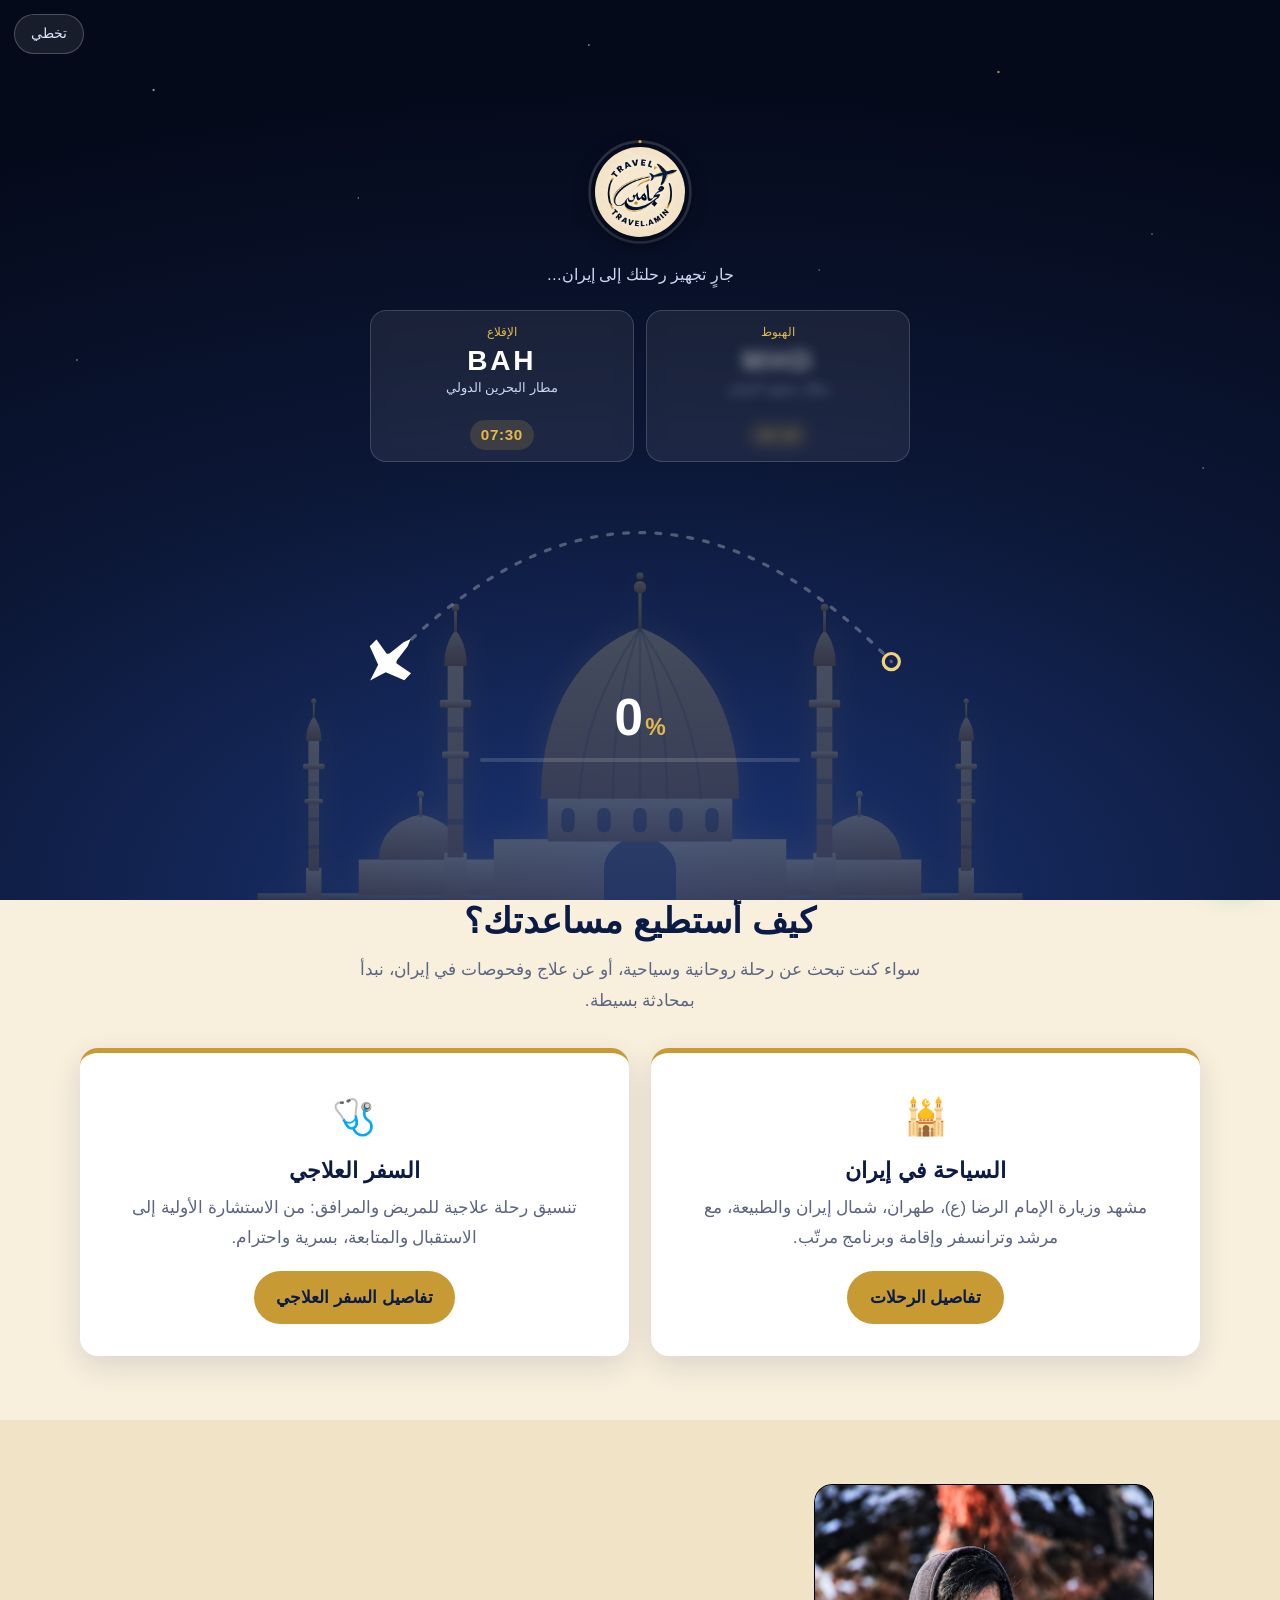
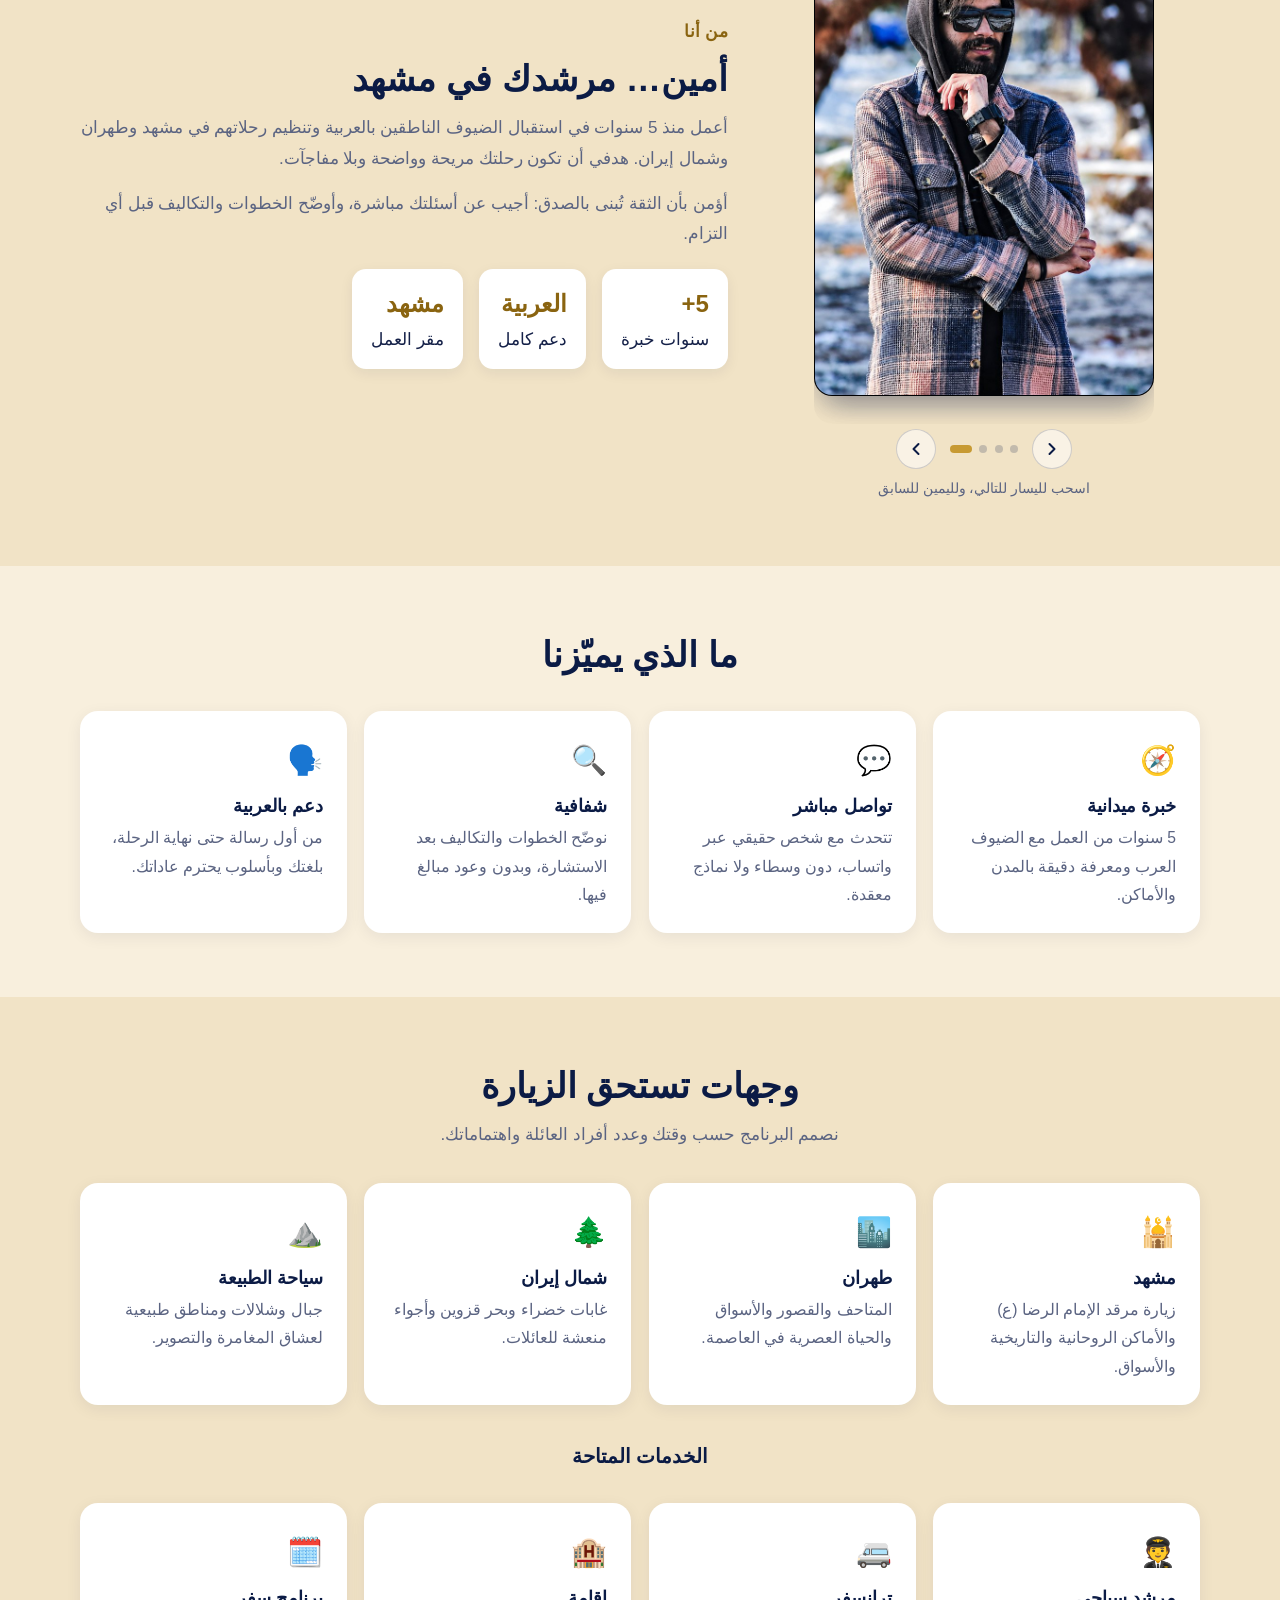
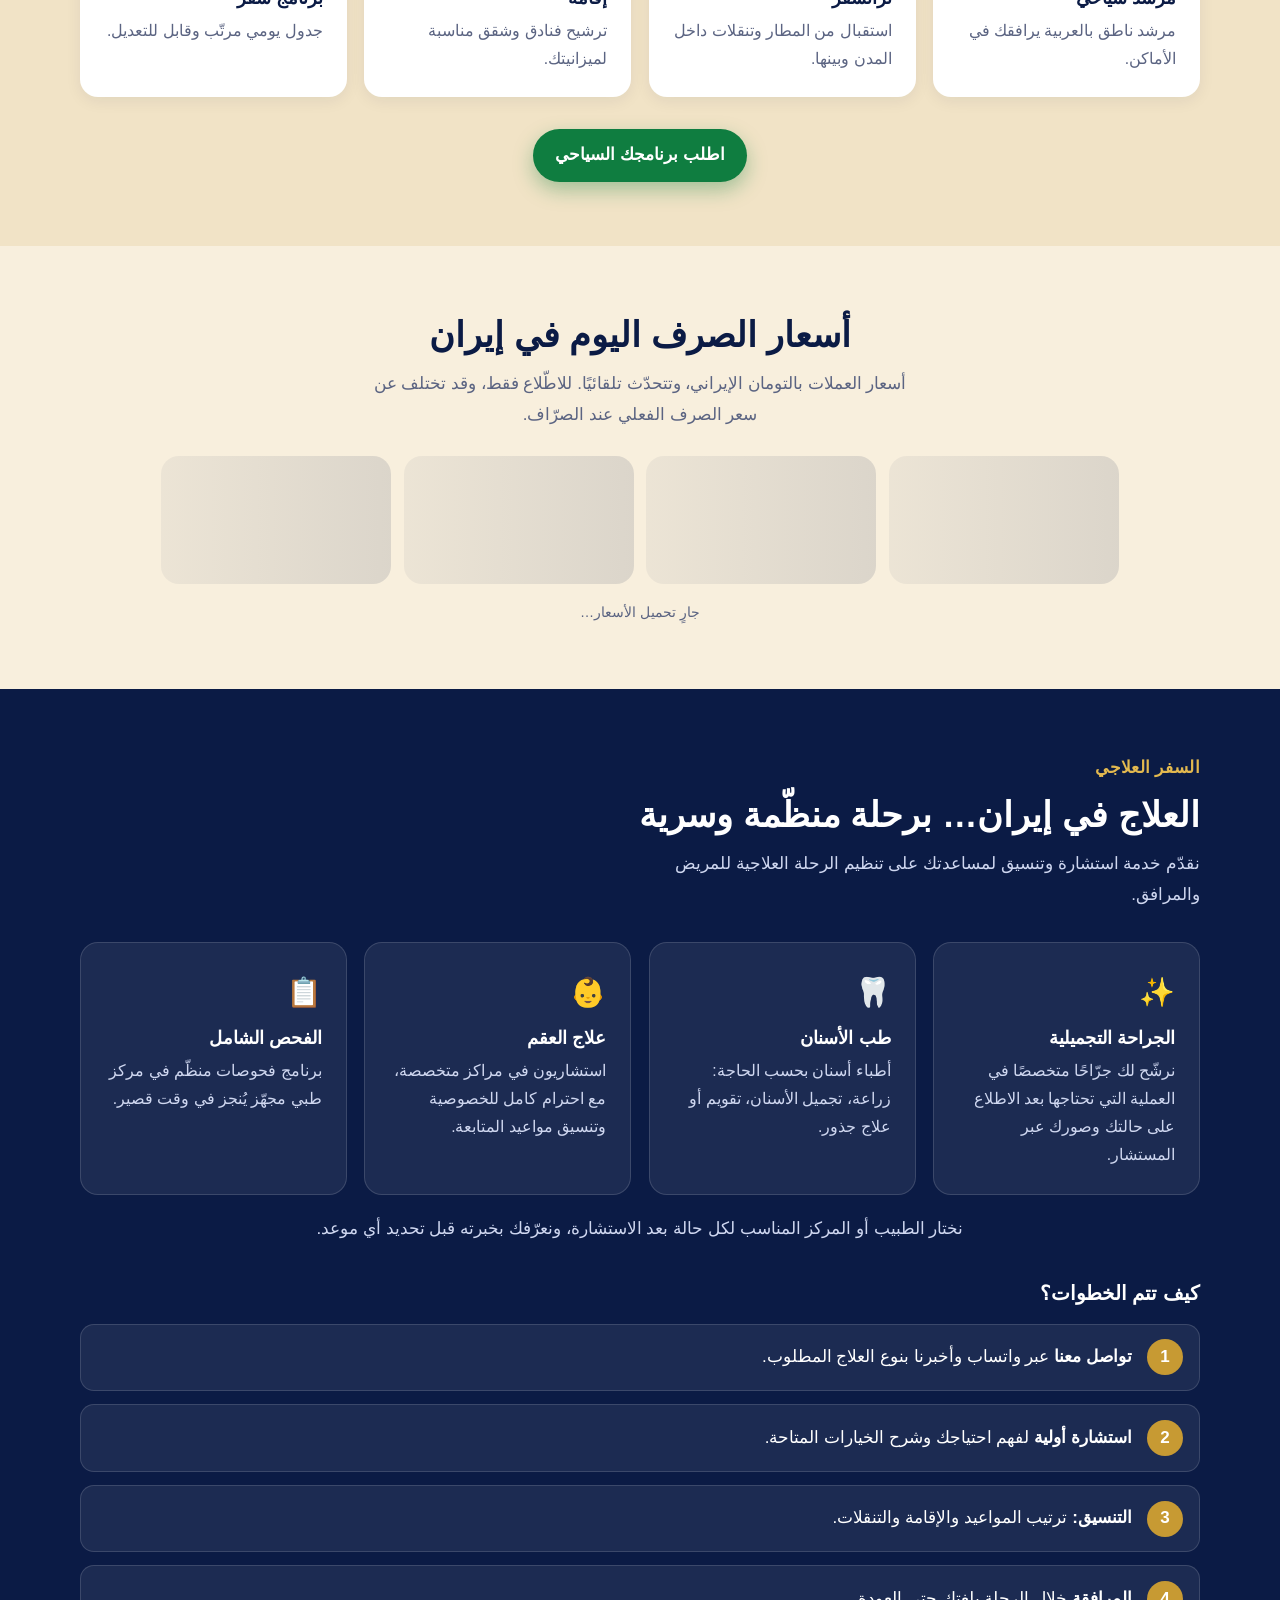
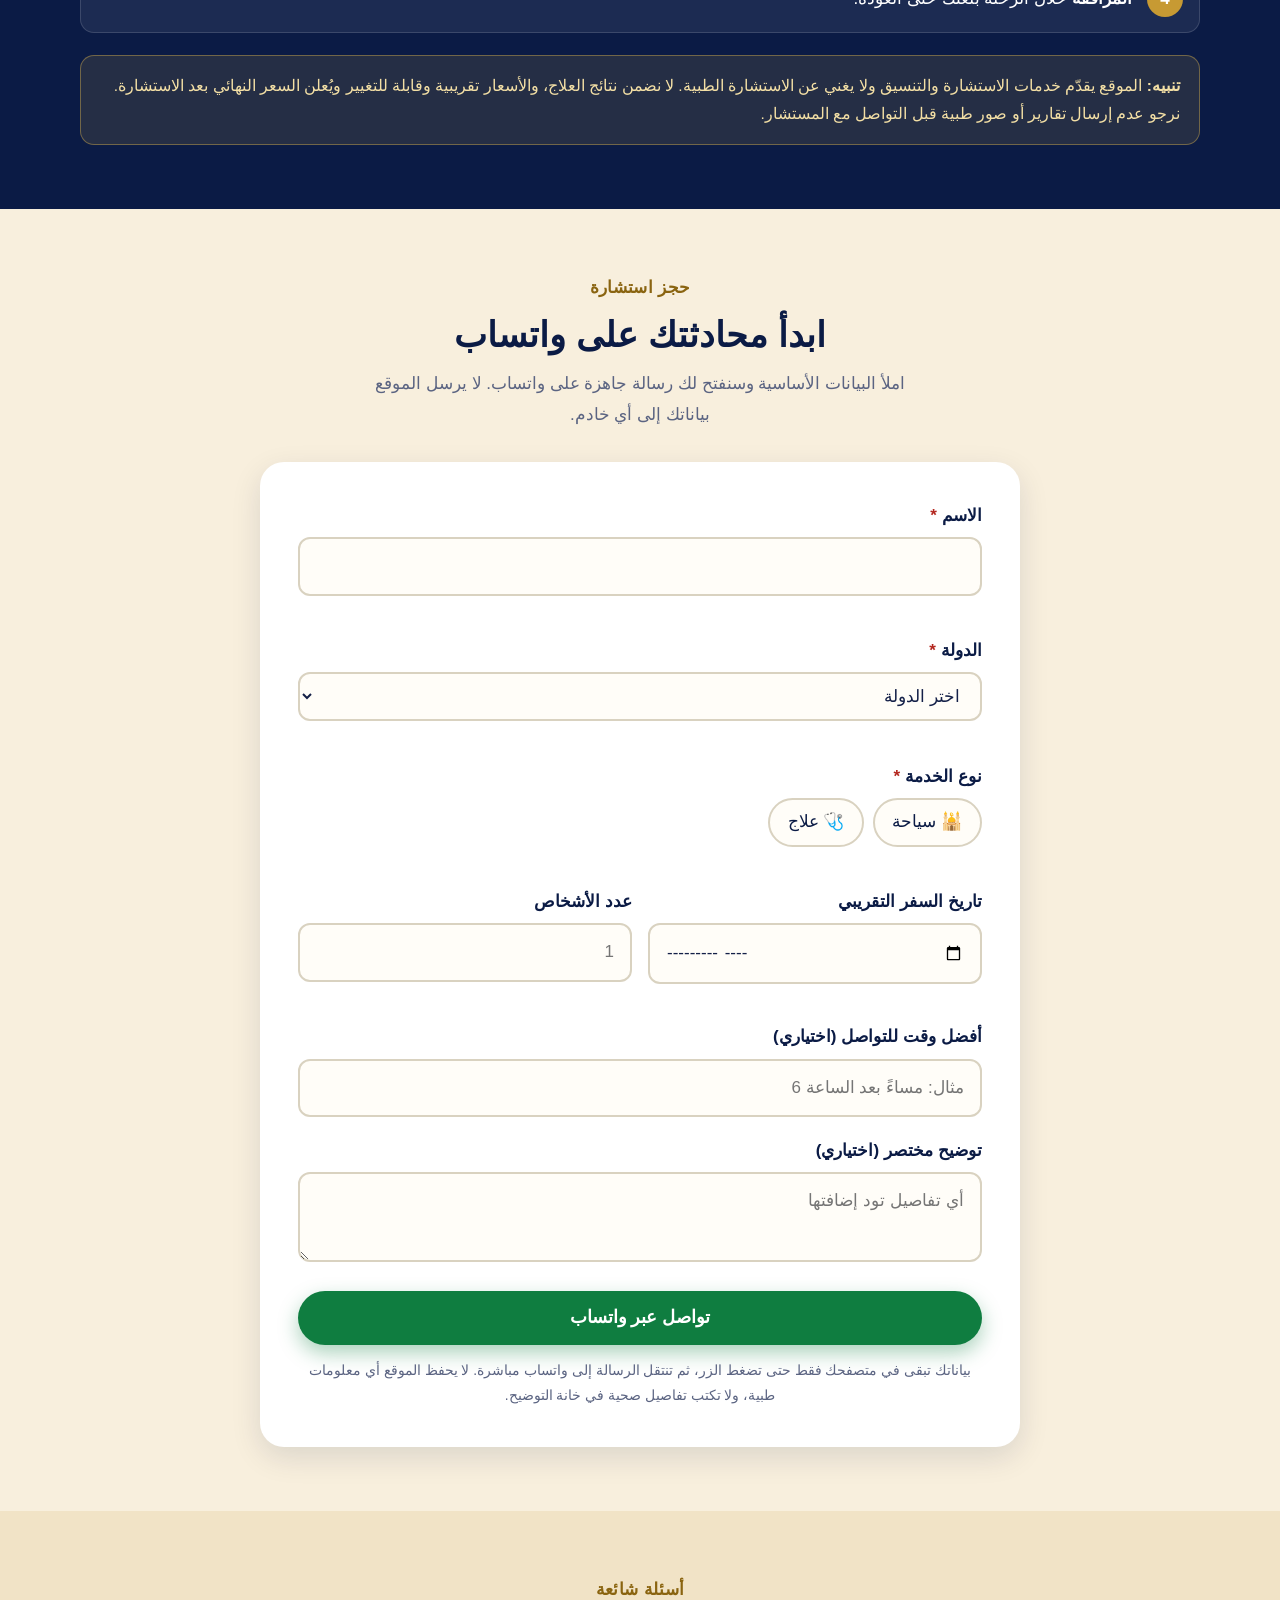
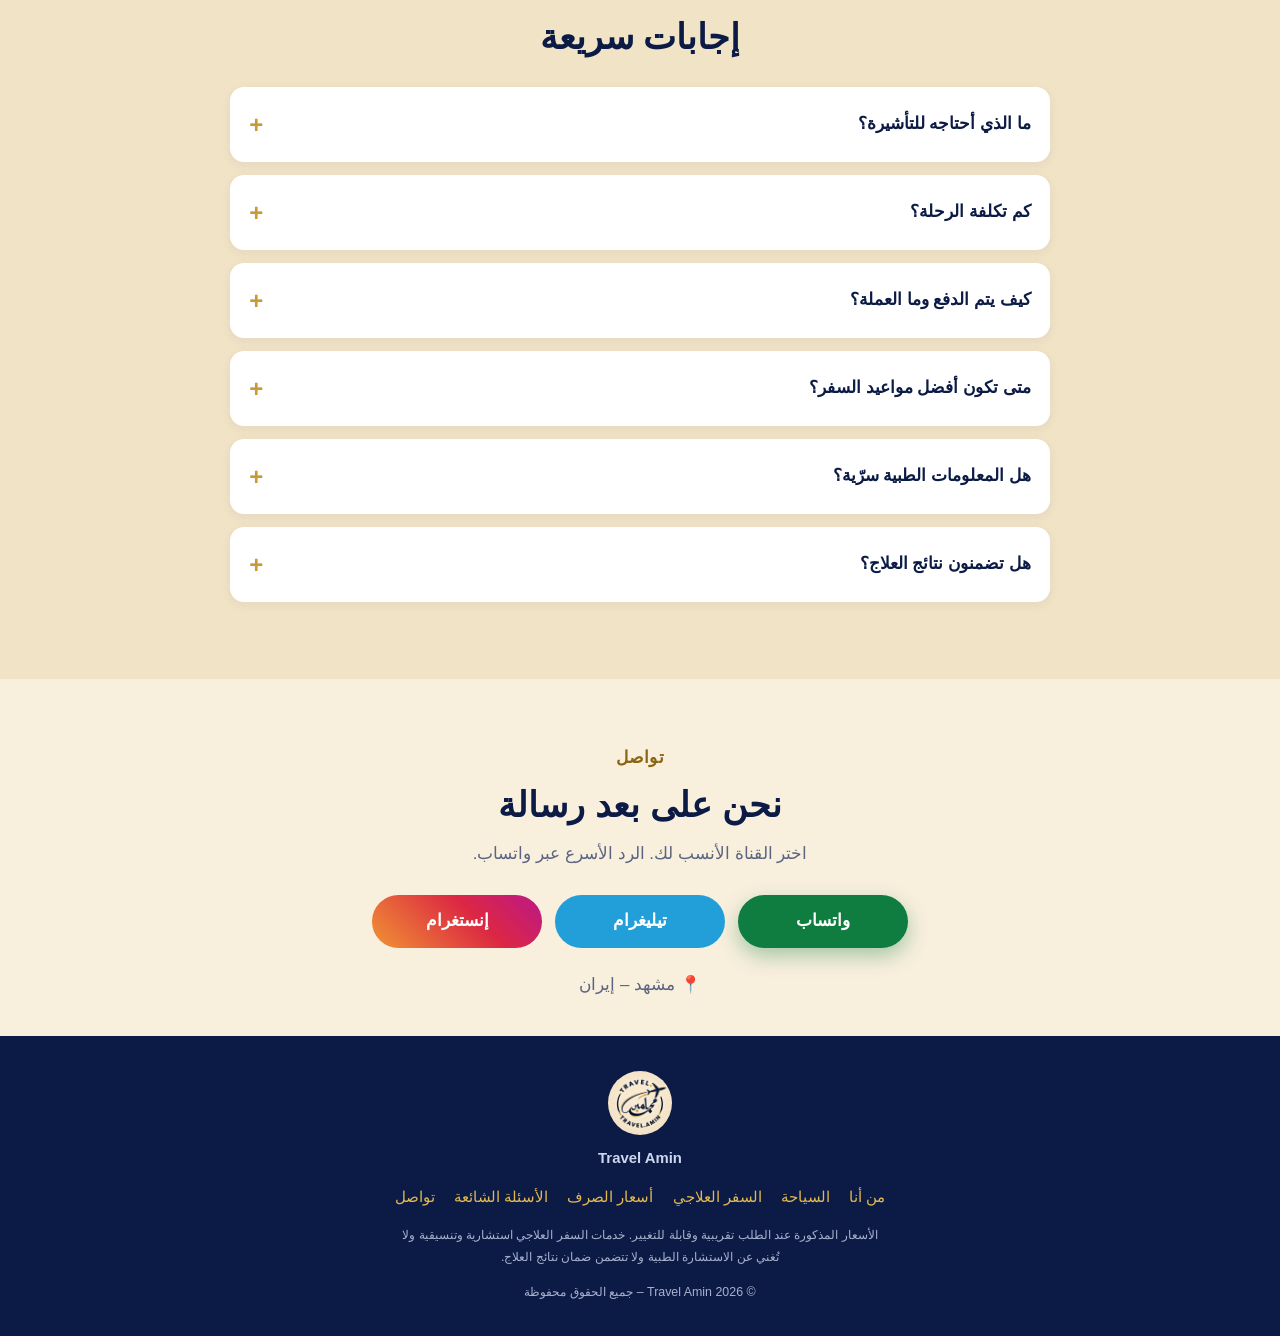
==== commit cdabf3d0: "Rename index-1.html to index.html" ====
--- a/index.html
+++ b/index.html
@@ -8,23 +8,23 @@
 <meta name="viewport" content="width=device-width, initial-scale=1, viewport-fit=cover">
 <title>مرشد سياحي في مشهد | السياحة العلاجية في إيران - Travel Amin</title>
 <meta name="description" content="أمين، مرشد سياحي من مشهد بخبرة 5 سنوات. رحلات سياحية وسفر علاجي في إيران للناطقين بالعربية، مع استشارة مباشرة عبر واتساب.">
-<link rel="canonical" href="https://travel4iran.github.io/Travel-Amin/" />
-<link rel="alternate" hreflang="ar" href="https://travel4iran.github.io/Travel-Amin/">
-<link rel="alternate" hreflang="en" href="https://travel4iran.github.io/Travel-Amin/en/">
-<link rel="alternate" hreflang="x-default" href="https://travel4iran.github.io/Travel-Amin/">
+<link rel="canonical" href="https://travel4iran.github.io/" />
+<link rel="alternate" hreflang="ar" href="https://travel4iran.github.io/">
+<link rel="alternate" hreflang="en" href="https://travel4iran.github.io/en/">
+<link rel="alternate" hreflang="x-default" href="https://travel4iran.github.io/">
 <meta property="og:type" content="website">
 <meta property="og:title" content="Travel Amin | السياحة والعلاج في إيران">
 <meta property="og:description" content="خطّط رحلتك السياحية أو العلاجية إلى إيران مع مرشد من مشهد، وتواصل مباشرة عبر واتساب.">
-<meta property="og:url" content="https://travel4iran.github.io/Travel-Amin/">
+<meta property="og:url" content="https://travel4iran.github.io/">
 <meta property="og:site_name" content="Travel Amin">
-<meta property="og:image" content="https://travel4iran.github.io/Travel-Amin/assets/img/og.jpg">
+<meta property="og:image" content="https://travel4iran.github.io/assets/img/og.jpg">
 <meta property="og:image:width" content="1200">
 <meta property="og:image:height" content="630">
 <meta property="og:image:alt" content="Travel Amin – مرشد سياحي في مشهد">
 <meta name="twitter:card" content="summary_large_image">
 <meta name="twitter:title" content="Travel Amin | السياحة والعلاج في إيران">
 <meta name="twitter:description" content="خطّط رحلتك السياحية أو العلاجية إلى إيران مع مرشد من مشهد، وتواصل مباشرة عبر واتساب.">
-<meta name="twitter:image" content="https://travel4iran.github.io/Travel-Amin/assets/img/og.jpg">
+<meta name="twitter:image" content="https://travel4iran.github.io/assets/img/og.jpg">
 <meta property="og:locale" content="ar_AR">
 <meta property="og:locale:alternate" content="en_US">
 <meta name="theme-color" content="#0B1B45" id="metaTheme">
@@ -40,13 +40,13 @@
   "@graph": [
     {
       "@type": "TravelAgency",
-      "@id": "https://travel4iran.github.io/Travel-Amin/#agency",
+      "@id": "https://travel4iran.github.io/#agency",
       "name": "Travel Amin",
       "alternateName": "Travel.Amin",
       "description": "خدمات السياحة والسفر العلاجي في إيران للناطقين بالعربية",
-      "url": "https://travel4iran.github.io/Travel-Amin/",
-      "logo": "https://travel4iran.github.io/Travel-Amin/assets/img/logo.jpg",
-      "image": "https://travel4iran.github.io/Travel-Amin/assets/img/og.jpg",
+      "url": "https://travel4iran.github.io/",
+      "logo": "https://travel4iran.github.io/assets/img/logo.jpg",
+      "image": "https://travel4iran.github.io/assets/img/og.jpg",
       "knowsLanguage": "ar",
       "telephone": "+989395464608",
       "contactPoint": {
@@ -68,11 +68,11 @@
     },
     {
       "@type": "Person",
-      "@id": "https://travel4iran.github.io/Travel-Amin/#person",
+      "@id": "https://travel4iran.github.io/#person",
       "name": "أمين",
       "jobTitle": "مرشد سياحي",
       "worksFor": {
-        "@id": "https://travel4iran.github.io/Travel-Amin/#agency"
+        "@id": "https://travel4iran.github.io/#agency"
       }
     }
   ]
--- a/assets/css/style.css
+++ b/assets/css/style.css
@@ -0,0 +1,424 @@
+:root{
+  --navy:#0B1B45; --navy-2:#13285f; --gold:#C79A33; --gold-2:#E3B94F;
+  --cream:#F8EFDD; --cream-2:#F1E3C6; --ink:#142048; --muted:#5b6482;
+  --wa:#25D366; --wa-d:#1ebe5b; --wa-btn:#0f7d40; --wa-btn-d:#0b6a35; --gold-text:#8a6410; --white:#fff; --err:#b3261e;
+  --radius:18px; --shadow:0 10px 30px rgba(11,27,69,.12);
+}
+*{box-sizing:border-box;margin:0}
+html{scroll-behavior:smooth;scroll-padding-top:100px; overflow-x: hidden;}
+body{font-family:"Tajawal","Segoe UI",Tahoma,Arial,sans-serif;background:var(--cream);color:var(--ink);line-height:1.8;font-size:17px;-webkit-text-size-adjust:100%; overflow-x: clip;}
+img{max-width:100%;display:block}
+a{color:inherit}
+.container{width:min(1120px,100% - 2rem);margin-inline:auto}
+section{padding-block:4rem}
+h1,h2,h3{line-height:1.4;color:var(--navy);font-weight:800}
+h2{font-size:clamp(1.55rem,4.5vw,2.2rem);margin-bottom:.6rem}
+.eyebrow{display:inline-block;color:var(--gold-text);font-weight:700;letter-spacing:.02em;margin-bottom:.4rem}
+.lead{color:var(--muted);max-width:60ch}
+.center{text-align:center}.center .lead{margin-inline:auto}
+.btn{display:inline-flex;align-items:center;justify-content:center;gap:.55rem;min-height:48px;padding:.7rem 1.4rem;border-radius:999px;border:0;font:inherit;font-weight:700;cursor:pointer;text-decoration:none;transition:transform .15s,background .2s,box-shadow .2s}
+.btn:active{transform:scale(.98)}
+.btn-wa{background:var(--wa-btn);color:#fff;box-shadow:0 8px 20px rgba(15,125,64,.35)}
+.btn-wa:hover{background:var(--wa-btn-d)}
+.btn-gold{background:var(--gold);color:#0B1B45}
+.btn-gold:hover{background:#b3892b}
+.btn-line{background:transparent;color:var(--navy);border:2px solid var(--navy)}
+.btn-line:hover{background:var(--navy);color:#fff}
+:focus-visible{outline:3px solid var(--gold-2);outline-offset:3px}
+.skip{position:absolute;inset-inline-start:1rem;top:-60px;background:var(--navy);color:#fff;padding:.6rem 1rem;border-radius:8px;z-index:100}
+.skip:focus{top:.6rem}
+
+/* header */
+header.site{position:sticky;top:calc(10px + env(safe-area-inset-top,0px));z-index:50;width:min(1120px,100% - 20px);margin:calc(10px + env(safe-area-inset-top,0px)) auto 0;border-radius:26px;
+  background:linear-gradient(135deg,rgba(255,255,255,.62),rgba(255,255,255,.28));
+  -webkit-backdrop-filter:blur(18px) saturate(170%);backdrop-filter:blur(18px) saturate(170%);
+  border:1px solid rgba(255,255,255,.65);
+  box-shadow:0 8px 28px rgba(11,27,69,.16),inset 0 1px 0 rgba(255,255,255,.8)}
+header.site .nav{width:100%;padding-inline:.9rem;min-height:64px}
+.brand img{box-shadow:0 2px 8px rgba(11,27,69,.2)}
+.menu a.btn{box-shadow:0 4px 12px rgba(15,125,64,.35);color:#fff}
+.menu li:last-child a.btn{text-align:center}
+.nav{display:flex;align-items:center;justify-content:space-between;gap:1rem;min-height:68px}
+.brand{display:flex;align-items:center;gap:.7rem;text-decoration:none;font-weight:800;color:var(--navy)}
+.brand img{width:48px;height:48px;border-radius:50%;object-fit:cover}
+.brand span{font-size:1.15rem;letter-spacing:.01em}
+.menu{display:flex;align-items:center;gap:1.4rem;list-style:none;padding:0}
+.menu a{text-decoration:none;font-weight:500;color:var(--navy)}
+.menu a:hover{color:var(--gold)}
+.burger{display:none;background:none;border:0;width:48px;height:48px;border-radius:12px;cursor:pointer}
+.burger span,.burger span::before,.burger span::after{display:block;width:24px;height:2.5px;background:var(--navy);border-radius:2px;position:relative;margin:auto;content:""}
+.burger span::before{position:absolute;top:-8px;inset-inline-start:0}
+.burger span::after{position:absolute;top:8px;inset-inline-start:0}
+@media(max-width:860px){
+  .burger{display:block}
+  
+  .menu{
+    position:absolute;
+    inset-inline:0;
+    top:calc(100% + 8px);
+    background:rgba(248,239,221,.985);
+    -webkit-backdrop-filter:blur(18px) saturate(170%);
+    backdrop-filter:blur(18px) saturate(170%);
+    border:1px solid rgba(255,255,255,.7);
+    border-radius:22px;
+    flex-direction:column;
+    align-items:stretch;
+    gap:0;
+    padding:.5rem 1rem 1rem;
+    box-shadow:0 12px 30px rgba(11,27,69,.2);
+    
+    /* تنظیمات جدید برای انیمیشن */
+    display:flex; 
+    opacity:0;
+    visibility:hidden;
+    pointer-events:none;
+    transform:translateY(-15px) scale(0.98);
+    transition:opacity 0.3s ease, transform 0.3s cubic-bezier(0.2, 0.8, 0.2, 1), visibility 0.3s;
+    transform-origin:top center;
+    
+    max-height:calc(100vh - 120px);
+    overflow-y:auto;
+    overscroll-behavior:contain;
+    -webkit-overflow-scrolling:touch;
+  }
+  
+  .menu.open{
+    opacity:1;
+    visibility:visible;
+    pointer-events:auto;
+    transform:translateY(0) scale(1);
+  }
+  
+  /* استایل‌های داخلی منو (خط‌کشی‌ها و دکمه‌ها) */
+  .menu li a{display:block;padding:.85rem .4rem;border-bottom:1px solid rgba(11,27,69,.07)}
+  .menu li:last-child a{border:0;margin-top:.6rem}
+  .hide-m{display:none}
+}
+
+/* hero */
+.hero{background:linear-gradient(160deg,var(--navy) 0%,var(--navy-2) 60%,#1b3577 100%);color:#fff;padding-block:3.5rem 10.6rem;position:relative;overflow:hidden}
+.hero::before{content:"";position:absolute;inset:0;pointer-events:none;z-index:0;background:
+ radial-gradient(1.6px 1.6px at 12% 10%,rgba(255,255,255,.85),transparent),
+ radial-gradient(1.2px 1.2px at 28% 22%,rgba(255,255,255,.6),transparent),
+ radial-gradient(1.8px 1.8px at 78% 8%,rgba(243,210,122,.9),transparent),
+ radial-gradient(1.2px 1.2px at 90% 26%,rgba(255,255,255,.55),transparent),
+ radial-gradient(1.4px 1.4px at 6% 40%,rgba(243,210,122,.7),transparent),
+ radial-gradient(1.2px 1.2px at 64% 16%,rgba(255,255,255,.6),transparent),
+ radial-gradient(1.4px 1.4px at 46% 5%,rgba(255,255,255,.7),transparent),
+ radial-gradient(1.2px 1.2px at 94% 52%,rgba(243,210,122,.6),transparent)}
+.skyline{position:absolute;left:50%;bottom:0;transform:translateX(-50%);width:100%;max-width:none;height:auto;opacity:.6;pointer-events:none;z-index:0;filter:drop-shadow(0 0 18px rgba(227,185,79,.4))}
+@media(min-width:861px){.hero{padding-block:4rem 14rem}.skyline{width:min(780px,70%);opacity:.55}}
+.hero-grid{display:grid;grid-template-columns:1.15fr .85fr;gap:2.5rem;align-items:center;position:relative;z-index:1}
+.hero h1{color:#fff;font-size:clamp(1.9rem,6vw,3.2rem);margin-bottom:1rem}
+.hero h1 em{font-style:normal;color:var(--gold-2)}
+.hero p{color:#dfe5f7;max-width:52ch;margin-bottom:1.6rem;font-size:1.08rem}
+.hero .cta{display:flex;flex-wrap:wrap;gap:.8rem}
+.hero .btn-line{color:#fff;border-color:rgba(255,255,255,.6)}
+.hero .btn-line:hover{background:#fff;color:var(--navy)}
+.hero-logo{justify-self:center;width:min(340px,80%);height:auto;aspect-ratio:1/1;object-fit:cover;border-radius:50%;box-shadow:0 20px 50px rgba(0,0,0,.35);border:5px solid rgba(227,185,79,.7)}
+.badges{display:flex;flex-wrap:wrap;gap:.6rem;margin-top:1.4rem}
+.badges span{background:rgba(255,255,255,.1);border:1px solid rgba(255,255,255,.22);padding:.25rem .85rem;border-radius:999px;font-size:.92rem}
+@media(max-width:860px){.hero-grid{grid-template-columns:1fr;text-align:center}.hero p{margin-inline:auto}.hero .cta,.badges{justify-content:center}.hero-logo{order:-1;width:200px}}
+
+/* paths */
+.paths{display:grid;grid-template-columns:repeat(2,1fr);gap:1.4rem;margin-top:2rem}
+.path{background:#fff;border-radius:var(--radius);padding:2rem;box-shadow:var(--shadow);border-top:5px solid var(--gold);position:relative}
+.path .ico{font-size:2.2rem;margin-bottom:.4rem}
+.path h3{font-size:1.4rem;margin-bottom:.4rem}
+.path p{color:var(--muted);margin-bottom:1.1rem}
+@media(max-width:700px){.paths{grid-template-columns:1fr}}
+
+/* cards */
+.grid{display:grid;gap:1.1rem;margin-top:2rem}
+.g4{grid-template-columns:repeat(4,1fr)}.g3{grid-template-columns:repeat(3,1fr)}.g2{grid-template-columns:repeat(2,1fr)}
+@media(max-width:900px){.g4{grid-template-columns:repeat(2,1fr)}.g3{grid-template-columns:repeat(2,1fr)}}
+@media(max-width:700px){.g4:not(.stack),.g3:not(.stack){grid-template-columns:1fr}}
+.stack{display:block!important;position:relative;z-index:0;isolation:isolate;margin-top:2rem;touch-action:pan-y;-webkit-user-select:none;user-select:none; overflow: hidden !important; padding-bottom: 30px; max-width: 100vw;}
+.stack>.card{position:absolute;inset-inline:0;top:0;margin:0;transition:transform .35s cubic-bezier(.2,.8,.2,1),opacity .3s;will-change:transform;touch-action:pan-y;cursor:grab;box-shadow:0 10px 26px rgba(11,27,69,.16);border:1px solid rgba(11,27,69,.06)}
+.stack>.card.drag{transition:none;cursor:grabbing}
+.dark .stack>.card{background:#1b3070;border-color:rgba(255,255,255,.15)}
+.dots{display:flex;justify-content:center;gap:.45rem;margin-top:.3rem}
+.dots i{width:8px;height:8px;border-radius:50%;background:rgba(11,27,69,.2);transition:all .2s}
+.dots i.on{width:22px;border-radius:6px;background:var(--gold)}
+.dark .dots i{background:rgba(255,255,255,.3)}
+.dark .dots i.on{background:var(--gold-2)}
+.swipe-hint{text-align:center;font-size:.85rem;color:var(--muted);margin-top:.5rem}
+.dark .swipe-hint{color:#cfd7f0}
+.snav{display:flex;align-items:center;justify-content:center;gap:.9rem;margin-top:.3rem;direction:ltr}
+.snav .dots{margin-top:0}
+.snb{width:40px;height:40px;border-radius:50%;border:1px solid rgba(11,27,69,.18);background:rgba(255,255,255,.55);color:var(--navy);display:grid;place-items:center;cursor:pointer;transition:transform .15s,background .2s}
+.snb:active{transform:scale(.9)}
+.dark .snb{border-color:rgba(255,255,255,.25);background:rgba(255,255,255,.08);color:var(--gold-2)}
+[data-theme="dark"] .snb{border-color:rgba(255,255,255,.22);background:rgba(255,255,255,.08);color:var(--gold-2)}
+@media(min-width:701px){.snav,.dots,.swipe-hint{display:none}}
+@media(max-width:560px){.g2{grid-template-columns:1fr}}
+.card{background:#fff;border-radius:var(--radius);padding:1.5rem;box-shadow:0 4px 16px rgba(11,27,69,.07)}
+.card h3{font-size:1.15rem;margin-bottom:.35rem}
+.card p{color:var(--muted);font-size:.98rem}
+.card .ico{font-size:1.8rem;display:block;margin-bottom:.4rem}
+.alt{background:var(--cream-2)}
+.dark{background:var(--navy);color:#fff}
+.dark h2,.dark h3{color:#fff}.dark .lead{color:#cfd7f0}
+.dark .card{background:rgba(255,255,255,.07);box-shadow:none;border:1px solid rgba(255,255,255,.14)}
+.dark .card p{color:#cfd7f0}
+
+/* about */
+.about{display:grid;grid-template-columns:.8fr 1.2fr;gap:2.5rem;align-items:center}
+.pwrap{width:100%;max-width:340px;margin-inline:auto; overflow: hidden; position: relative; transform: translateZ(0);}
+.pcard{padding:0;margin:0 0 .8rem;overflow:hidden;border-radius:var(--radius);background:#000}
+.pcard img{display:block;width:100%;max-width:100%;aspect-ratio:2/3;object-fit:cover;border-radius:0;box-shadow:none;margin:0;-webkit-user-drag:none;pointer-events:none}
+.pstack.stack{margin-top:0; overflow: hidden; border-radius: var(--radius);}
+.pstack.stack>.pcard{margin:0}
+@media(min-width:701px){.pstack~.snav{display:flex}.pstack~.snav .dots{display:flex}.pstack~.swipe-hint{display:block}}
+.about>img{border-radius:var(--radius);box-shadow:var(--shadow);aspect-ratio:2/3;object-fit:cover;width:100%;max-width:340px;margin-inline:auto}
+.about p{margin-bottom:.9rem;color:var(--muted)}
+.stats{display:flex;gap:1rem;flex-wrap:wrap;margin-top:1.2rem}
+.stat{background:#fff;border-radius:14px;padding:.8rem 1.2rem;box-shadow:0 4px 14px rgba(11,27,69,.07)}
+.stat b{display:block;font-size:1.5rem;color:var(--gold-text)}
+@media(max-width:760px){.about{grid-template-columns:1fr;text-align:center}.stats{justify-content:center}}
+
+/* steps */
+.steps{counter-reset:s;list-style:none;padding:0}
+.steps li{counter-increment:s;position:relative;padding:1.1rem 1rem;padding-inline-start:4.2rem;background:rgba(255,255,255,.07);border:1px solid rgba(255,255,255,.14);border-radius:14px;margin-bottom:.8rem}
+.steps li::before{content:counter(s);position:absolute;inset-inline-start:1rem;inset-inline-end:auto;top:50%;transform:translateY(-50%);width:36px;height:36px;border-radius:50%;background:var(--gold);color:#fff;font-weight:800;display:grid;place-items:center}
+.notice{background:#fff8e6;border:1px solid #ecd59a;border-radius:14px;padding:1rem 1.2rem;color:#6a5319;font-size:.97rem;margin-top:1.4rem}
+.dark .notice{background:rgba(227,185,79,.12);border-color:rgba(227,185,79,.4);color:#f3dfa5}
+
+/* form */
+.form-wrap{background:#fff;border-radius:24px;box-shadow:var(--shadow);padding:clamp(1.2rem,4vw,2.4rem);max-width:760px;margin:2rem auto 0}
+.field{margin-bottom:1.15rem}
+label,.lbl{display:block;font-weight:700;margin-bottom:.35rem;color:var(--navy)}
+.req{color:var(--err)}
+input,select,textarea{width:100%;font:inherit;padding:.75rem 1rem;border:2px solid #d9d2c0;border-radius:12px;background:#fffdf8;color:var(--ink);min-height:48px}
+input:focus,select:focus,textarea:focus{border-color:var(--gold);outline:none}
+textarea{min-height:90px;resize:vertical}
+.row{display:grid;grid-template-columns:1fr 1fr;gap:1rem}
+@media(max-width:560px){.row{grid-template-columns:1fr}}
+.chips{display:flex;flex-wrap:wrap;gap:.55rem}
+.chip{min-height:44px;padding:.45rem 1.1rem;border-radius:999px;border:2px solid #d9d2c0;background:#fffdf8;font:inherit;font-weight:500;cursor:pointer;color:var(--navy)}
+.chip[aria-checked="true"]{background:var(--navy);border-color:var(--navy);color:#fff}
+.chip:hover{border-color:var(--gold)}
+.err{color:var(--err);font-size:.9rem;margin-top:.3rem;min-height:1.2em}
+.invalid{border-color:var(--err)!important}
+.hidden{display:none!important}
+.warn{background:#fff3f0;border:1px solid #f0c3ba;color:#8a2a1c;padding:.8rem 1rem;border-radius:12px;margin-bottom:1.1rem;font-size:.95rem}
+.fallback{margin-top:1rem;padding:1rem;background:var(--cream);border-radius:14px;font-size:.95rem}
+.fallback .btn{min-height:44px;margin:.3rem .2rem 0 0;padding:.45rem 1rem}
+.privacy-note{font-size:.86rem;color:var(--muted);margin-top:.9rem;text-align:center}
+
+/* faq */
+details{background:#fff;border-radius:14px;margin-bottom:.8rem;box-shadow:0 3px 12px rgba(11,27,69,.06)}
+summary{cursor:pointer;padding:1rem 1.2rem;font-weight:700;color:var(--navy);list-style:none;display:flex;justify-content:space-between;gap:1rem;align-items:center;min-height:52px}
+summary::-webkit-details-marker{display:none}
+summary::after{content:"+";font-size:1.5rem;color:var(--gold);transition:transform .2s}
+details[open] summary::after{content:"–"}
+details p{padding:0 1.2rem 1.1rem;color:var(--muted)}
+
+/* contact */
+.contact-list{display:flex;flex-wrap:wrap;gap:.8rem;justify-content:center;margin-top:1.6rem}
+.contact-list .btn{min-width:170px}
+.btn-ig{background:linear-gradient(45deg,#f09433,#dc2743 60%,#bc1888);color:#fff}
+.btn-tg{background:#229ED9;color:#fff}
+
+#contact{padding-bottom:2.2rem}
+@media(max-width:700px){body>footer{padding-bottom:calc(5.4rem + env(safe-area-inset-bottom,0px))}}
+footer{background:var(--navy);color:#cfd7f0;padding-block:2.2rem calc(2rem + env(safe-area-inset-bottom,0px));text-align:center;font-size:.93rem}
+footer a{color:var(--gold-2);text-decoration:none}
+.foot-links{display:flex;flex-wrap:wrap;gap:1.2rem;justify-content:center;margin:.8rem 0}
+footer small{display:block;max-width:70ch;margin:.8rem auto 0;opacity:.8}
+
+/* floating wa */
+.fab{position:fixed;inset-inline-start:16px;bottom:calc(16px + env(safe-area-inset-bottom,0px));z-index:60;width:60px;height:60px;border-radius:50%;background:var(--wa);display:grid;place-items:center;box-shadow:0 8px 24px rgba(37,211,102,.5);text-decoration:none}
+.fab svg{width:34px;height:34px;fill:#fff}
+
+/* theme toggle */
+.nav-actions{display:flex;align-items:center;gap:.35rem}
+.theme-btn{width:44px;height:44px;border-radius:50%;border:1px solid rgba(11,27,69,.14);background:rgba(255,255,255,.4);color:var(--navy);cursor:pointer;display:grid;place-items:center;transition:background .2s,transform .15s}
+.theme-btn:active{transform:scale(.94)}
+.theme-btn .sun{display:none}
+[data-theme="dark"] .theme-btn .sun{display:block}
+[data-theme="dark"] .theme-btn .moon{display:none}
+
+/* language switch */
+.lang-btn{display:inline-flex;align-items:center;justify-content:center;min-width:44px;height:44px;padding:0 .7rem;border-radius:999px;border:1px solid rgba(11,27,69,.14);background:rgba(255,255,255,.4);color:var(--navy);font-weight:700;font-size:.9rem;line-height:1;text-decoration:none;transition:background .2s,transform .15s}
+.lang-btn:hover{background:rgba(255,255,255,.7)}
+.lang-btn:active{transform:scale(.94)}
+.brand span{white-space:nowrap}
+@media(max-width:400px){.nav{gap:.4rem}header.site .nav{padding-inline:.6rem}.brand span{font-size:1rem}.nav-actions{gap:.2rem}.burger{width:44px}}
+
+/* English (LTR) version: Plus Jakarta Sans for Latin text */
+html[lang="en"] body{font-family:"Plus Jakarta Sans","Segoe UI",system-ui,-apple-system,Roboto,Arial,sans-serif;line-height:1.7}
+html[lang="en"] h1,html[lang="en"] h2,html[lang="en"] h3{line-height:1.25;letter-spacing:-.01em}
+html[lang="en"] .eyebrow{letter-spacing:.06em;text-transform:uppercase;font-size:.85rem}
+html[lang="en"] .fab{inset-inline-start:auto;inset-inline-end:16px}
+html[lang="en"] .lead{max-width:62ch}
+
+/* ===== dark theme: "Mashhad night" ===== */
+[data-theme="dark"]{color-scheme:dark;--cream:#0B1226;--cream-2:#0F1A38;--ink:#E8ECF8;--muted:#A9B3D1;--navy:#EAEFFB;--gold:#E0B552;--gold-2:#F3D27A;--surface:#16224A;--gold-text:#F3D27A;--line:rgba(255,255,255,.12);--shadow:0 10px 30px rgba(0,0,0,.45)}
+[data-theme="dark"] header.site{background:linear-gradient(135deg,rgba(26,40,84,.72),rgba(12,20,48,.5));border-color:rgba(255,255,255,.14);box-shadow:0 8px 28px rgba(0,0,0,.45),inset 0 1px 0 rgba(255,255,255,.12)}
+[data-theme="dark"] .lang-btn{border-color:rgba(255,255,255,.18);background:rgba(255,255,255,.08);color:var(--gold-2)}
+[data-theme="dark"] .lang-btn:hover{background:rgba(255,255,255,.14)}
+[data-theme="dark"] .theme-btn{border-color:rgba(255,255,255,.18);background:rgba(255,255,255,.08);color:var(--gold-2)}
+[data-theme="dark"] .menu{background:rgba(14,22,52,.985);border-color:rgba(255,255,255,.14)}
+[data-theme="dark"] .menu li a{border-bottom-color:rgba(255,255,255,.08)}
+@media(min-width:861px){[data-theme="dark"] .menu{background:transparent;border:0}}
+[data-theme="dark"] .hero{background:linear-gradient(160deg,#050A1B 0%,#0C1736 60%,#142456 100%)}
+[data-theme="dark"] .hero .btn-line:hover{color:#0B1226}
+[data-theme="dark"] .btn-line:hover{background:var(--navy);color:#0B1226}
+[data-theme="dark"] .card,[data-theme="dark"] .path,[data-theme="dark"] .stat,[data-theme="dark"] details,[data-theme="dark"] .form-wrap{background:var(--surface);box-shadow:0 6px 20px rgba(0,0,0,.35)}
+[data-theme="dark"] .stack>.card{background:var(--surface);border-color:var(--line)}
+[data-theme="dark"] .dark{background:#060B1C}
+[data-theme="dark"] .dark .card{background:rgba(255,255,255,.06);box-shadow:none}
+[data-theme="dark"] .dark .stack>.card{background:#12204a;border-color:rgba(255,255,255,.14)}
+[data-theme="dark"] input,[data-theme="dark"] select,[data-theme="dark"] textarea{background:#0F1A3C;border-color:rgba(255,255,255,.18);color:var(--ink)}
+[data-theme="dark"] select option{background:#0F1A3C;color:var(--ink)}
+[data-theme="dark"] input::placeholder,[data-theme="dark"] textarea::placeholder{color:#7f8bb0}
+[data-theme="dark"] .chip{background:#0F1A3C;border-color:rgba(255,255,255,.2);color:var(--ink)}
+[data-theme="dark"] .chip[aria-checked="true"]{background:var(--gold);border-color:var(--gold);color:#0B1226}
+[data-theme="dark"] .notice{background:rgba(227,185,79,.12);border-color:rgba(227,185,79,.4);color:#f3dfa5}
+[data-theme="dark"] .warn{background:rgba(255,120,100,.12);border-color:rgba(255,120,100,.4);color:#ffb4a6}
+[data-theme="dark"] .fallback{background:rgba(255,255,255,.06)}
+[data-theme="dark"] .dots i{background:rgba(255,255,255,.28)}
+[data-theme="dark"] .dots i.on{background:var(--gold-2)}
+[data-theme="dark"] .swipe-hint{color:#a9b3d1}
+[data-theme="dark"] .about img{box-shadow:0 12px 30px rgba(0,0,0,.5)}
+[data-theme="dark"] footer{background:#050A1B}
+[data-theme="dark"] .err{color:#ff9a8f}
+[data-theme="dark"] .req{color:#ff9a8f}
+body,header.site,.card,.path,.stat,details,.form-wrap{transition:background-color .3s,color .3s}
+
+/* ===== intro / loading page ===== */
+#intro{display:none}
+html.intro{overflow:hidden}
+html.intro #intro{display:block}
+#intro{position:fixed;inset:0;z-index:9999;color:#fff;overflow:hidden;
+  background:radial-gradient(120% 90% at 50% 100%,#1b3577 0%,#0C1736 55%,#050A1B 100%);
+  clip-path:circle(150% at 50% 50%);transition:clip-path .8s cubic-bezier(.7,0,.3,1)}
+#intro.leave{clip-path:circle(0% at 50% 50%)}
+.in-stars{position:absolute;inset:0;pointer-events:none;background:
+ radial-gradient(1.6px 1.6px at 12% 10%,rgba(255,255,255,.85),transparent),
+ radial-gradient(1.2px 1.2px at 28% 22%,rgba(255,255,255,.6),transparent),
+ radial-gradient(1.8px 1.8px at 78% 8%,rgba(243,210,122,.9),transparent),
+ radial-gradient(1.2px 1.2px at 90% 26%,rgba(255,255,255,.55),transparent),
+ radial-gradient(1.4px 1.4px at 6% 40%,rgba(243,210,122,.7),transparent),
+ radial-gradient(1.4px 1.4px at 46% 5%,rgba(255,255,255,.7),transparent),
+ radial-gradient(1.2px 1.2px at 64% 30%,rgba(255,255,255,.5),transparent),
+ radial-gradient(1.4px 1.4px at 94% 52%,rgba(243,210,122,.6),transparent)}
+.in-sky{position:absolute;left:50%;bottom:0;transform:translateX(-50%);width:min(900px,150%);max-width:none;height:auto;opacity:.22;pointer-events:none;filter:drop-shadow(0 0 16px rgba(227,185,79,.4))}
+.in-logo{position:relative;width:108px;height:108px;margin-bottom:.9rem;opacity:0;transform:scale(.7);animation:logoIn .8s .1s cubic-bezier(.2,1.2,.3,1) forwards;transition:filter .6s}
+.in-logo svg{position:absolute;inset:0;width:100%;height:100%}
+.in-logo img{position:absolute;inset:9px;width:calc(100% - 18px);height:calc(100% - 18px);border-radius:50%;object-fit:cover;box-shadow:0 6px 22px rgba(0,0,0,.45)}
+#intro.arrived-all .in-logo{filter:drop-shadow(0 0 16px rgba(227,185,79,.65))}
+@keyframes logoIn{to{opacity:1;transform:none}}
+@media(max-height:680px){.in-logo{width:80px;height:80px;margin-bottom:.4rem}.in-logo img{inset:7px;width:calc(100% - 14px);height:calc(100% - 14px)}.in-pct{font-size:2.6rem}}
+.pp-logo{width:96px;height:96px;border-radius:50%;object-fit:cover;border:2px solid rgba(227,185,79,.75);box-shadow:0 0 22px rgba(227,185,79,.35)}
+.in-skip{position:absolute;top:calc(14px + env(safe-area-inset-top,0px));inset-inline-end:14px;z-index:5;background:rgba(255,255,255,.08);border:1px solid rgba(255,255,255,.22);color:#dfe5f7;font:inherit;font-size:.9rem;padding:.35rem 1rem;min-height:40px;border-radius:999px;cursor:pointer}
+.in-stage{position:absolute;inset:0;display:flex;flex-direction:column;align-items:center;justify-content:center;padding:1rem;z-index:2;transition:opacity .5s,transform .6s}
+.in-title{color:#cfd7f0;font-size:.98rem;margin-bottom:1.3rem;text-align:center;transition:color .4s}
+#intro.arrived-all .in-title{color:var(--gold-2)}
+.in-cards{width:min(540px,94%);display:flex;justify-content:space-between;gap:.8rem}
+.ap{flex:1;max-width:49%;background:rgba(255,255,255,.07);border:1px solid rgba(255,255,255,.16);border-radius:16px;padding:.7rem .6rem;display:flex;flex-direction:column;align-items:center;gap:.12rem;text-align:center;-webkit-backdrop-filter:blur(8px);backdrop-filter:blur(8px)}
+.ap-lab{font-size:.74rem;color:var(--gold-2)}
+.ap-code{font-size:1.75rem;letter-spacing:.1em;line-height:1.15;font-weight:800}
+.ap-name{font-size:.8rem;color:#cfd7f0;line-height:1.35;min-height:2.7em;direction:rtl}
+.ap-time{margin-top:.25rem;padding:.08rem .7rem;border-radius:999px;background:rgba(227,185,79,.16);color:var(--gold-2);font-weight:700;font-size:.95rem;font-variant-numeric:tabular-nums;letter-spacing:.04em}
+.ap-to .ap-code,.ap-to .ap-name,.ap-to .ap-time{filter:blur(6px);opacity:.5;transition:filter .7s,opacity .7s}
+.ap-to.arrived{border-color:rgba(227,185,79,.7);box-shadow:0 0 30px rgba(227,185,79,.28)}
+.ap-to.arrived .ap-code,.ap-to.arrived .ap-name,.ap-to.arrived .ap-time{filter:none;opacity:1}
+.in-path{width:min(580px,98%);height:auto;overflow:visible;margin-top:.2rem}
+.in-pct{font-size:3.2rem;font-weight:800;line-height:1;margin-top:-.9rem;font-variant-numeric:tabular-nums;direction:ltr}
+.in-pct small{font-size:.45em;color:var(--gold-2);margin-inline-start:.1em}
+.in-bar{width:min(320px,70%);height:4px;border-radius:4px;background:rgba(255,255,255,.14);margin-top:.9rem;overflow:hidden}
+.in-bar i{display:block;height:100%;width:0;background:linear-gradient(90deg,var(--gold),var(--gold-2))}
+.in-pass{opacity:0;pointer-events:none;transform:scale(.9)}
+#intro.phase-pass .in-route{opacity:0;transform:scale(.95)}
+#intro.phase-pass .in-pass{opacity:1;transform:none}
+.pp{position:relative;width:min(280px,72vw);aspect-ratio:3/4.1;perspective:1200px;filter:drop-shadow(0 24px 40px rgba(0,0,0,.55));transform:translateY(30px);transition:transform .7s cubic-bezier(.2,.8,.2,1)}
+#intro.phase-pass .pp{transform:none}
+.pp.shake{animation:ppShake .28s linear}
+@keyframes ppShake{0%,100%{translate:0 0}25%{translate:-4px 3px}50%{translate:4px -3px}75%{translate:-2px -1px}}
+.pp-page{position:absolute;inset:0;border-radius:6px 14px 14px 6px;background:#f3ead2 repeating-linear-gradient(115deg,rgba(11,27,69,.045) 0 2px,transparent 2px 7px);padding:1rem .9rem;color:#2a3558;overflow:hidden;display:flex;flex-direction:column;gap:.45rem;border-left:7px solid #d8c9a0;direction:ltr}
+.pp-h{font-weight:800;font-size:.78rem;letter-spacing:.14em;text-align:center;color:#8a7a4a;border-bottom:1px solid rgba(138,122,74,.4);padding-bottom:.35rem}
+.pp-ln{height:7px;border-radius:4px;background:rgba(42,53,88,.12)}
+.pp-ln.s{width:60%}
+.pp-mrz{margin-top:auto;font-family:ui-monospace,Menlo,Consolas,monospace;font-size:.55rem;letter-spacing:.04em;color:rgba(42,53,88,.45);line-height:1.5;word-break:break-all}
+.stamp{position:absolute;left:50%;top:42%;width:78%;margin-left:-39%;border:3px double #1f3f9e;border-radius:14px;color:#1f3f9e;text-align:center;padding:.5rem .3rem;mix-blend-mode:multiply;opacity:0;transform:scale(2.4) rotate(-20deg);transform-origin:center;font-weight:800;line-height:1.25}
+.stamp::before{content:"";position:absolute;inset:3px;border:1px dashed rgba(31,63,158,.7);border-radius:9px;pointer-events:none}
+.stamp .s1{font-size:.62rem;letter-spacing:.2em}
+.stamp .s2{font-size:1.5rem;letter-spacing:.06em;direction:rtl}
+.stamp .s3{font-size:.6rem;letter-spacing:.08em}
+.stamp .s4{font-size:.7rem;letter-spacing:.1em;margin-top:.15rem;border-top:1px solid rgba(31,63,158,.55);padding-top:.15rem}
+#intro.stamped .stamp{animation:stampIn .45s cubic-bezier(.2,1.5,.4,1) forwards}
+@keyframes stampIn{0%{opacity:0;transform:scale(2.4) rotate(-20deg)}55%{opacity:.95;transform:scale(.93) rotate(-8deg)}100%{opacity:.88;transform:scale(1) rotate(-8deg)}}
+.pp-cover{position:absolute;inset:0;border-radius:6px 14px 14px 6px;background:linear-gradient(145deg,#14296a,#0B1B45 60%,#081334);border:2px solid rgba(227,185,79,.55);transform-origin:left center;transition:transform .9s cubic-bezier(.5,0,.2,1);-webkit-backface-visibility:hidden;backface-visibility:hidden;display:flex;flex-direction:column;align-items:center;justify-content:center;gap:.9rem;color:var(--gold-2);text-align:center}
+.pp-cover b{letter-spacing:.3em;font-size:.95rem}
+.pp-cover span{font-size:1.05rem}
+#intro.open .pp-cover{transform:rotateY(-172deg)}
+.in-welcome{margin-top:1.5rem;font-size:1.2rem;color:var(--gold-2);font-weight:700;opacity:0;transition:opacity .5s .15s}
+#intro.stamped .in-welcome{opacity:1}
+
+/* exchange rates */
+.rates-grid.stack>.rate.card{max-width:none;width:auto}
+.rates-grid{display:flex;flex-wrap:wrap;justify-content:center;gap:.8rem;margin-top:1.6rem}
+.rates-grid>.rate{flex:0 1 calc(50% - .4rem);max-width:230px;min-width:0}
+@media(min-width:760px){.rates-grid>.rate{flex-basis:calc(25% - .6rem)}}
+.rate.card{padding:1rem .6rem;display:flex;flex-direction:column;align-items:center;gap:.15rem;text-align:center;min-height:128px}
+.rate .fl{font-size:1.7rem;line-height:1.2}
+.rate .nm{font-weight:700;color:var(--navy);font-size:.92rem}
+.rate .pr{font-size:1.3rem;font-weight:800;color:var(--ink);direction:ltr;font-variant-numeric:tabular-nums;line-height:1.3}
+.rate .un{font-size:.74rem;color:var(--muted)}
+.rate .chg{font-size:.8rem;font-weight:700}
+.rate .chg.up{color:#1a9b57}.rate .chg.down{color:#d64545}
+.rate .rg{font-size:.7rem;color:var(--muted);direction:ltr}
+.rate.sk{background:linear-gradient(90deg,rgba(11,27,69,.05),rgba(11,27,69,.12),rgba(11,27,69,.05));background-size:200% 100%;animation:skl 1.2s linear infinite;box-shadow:none}
+[data-theme="dark"] .rate.sk{background:linear-gradient(90deg,rgba(255,255,255,.04),rgba(255,255,255,.1),rgba(255,255,255,.04));background-size:200% 100%}
+@keyframes skl{to{background-position:-200% 0}}
+.rates-meta{margin-top:1rem;font-size:.88rem;color:var(--muted)}
+.rates-retry{margin-top:.8rem;min-height:44px}
+@media(prefers-reduced-motion:reduce){*{scroll-behavior:auto!important;transition:none!important}}
+
+/* utility classes (replace former inline styles; keeps CSP free of unsafe-inline) */
+.u1{color:var(--gold-2) !important}
+.u2{text-align:start !important}
+.u3{text-align:center !important}
+.u4{text-align:center !important;margin-inline:auto !important}
+.u5{margin-top:2.4rem !important;text-align:center !important}
+.u6{margin-top:2rem !important}
+.u7{margin-top:1.2rem !important;color:#cfd7f0 !important}
+.u8{margin:2.2rem 0 1rem !important}
+.u9{margin-top:.7rem !important}
+.u10{width:100% !important;font-size:1.1rem !important}
+.u11{max-width:820px !important}
+.u12{margin-top:1.6rem !important}
+.u13{margin-top:1.4rem !important;color:var(--muted) !important}
+.u14{margin:0 auto .6rem !important;border-radius:50% !important}
+
+/* 404 page */
+.e404-logo{display:block;margin:0 auto 1.2rem;border-radius:50%}
+body>main.container{min-height:100vh;display:flex;flex-direction:column;align-items:center;justify-content:center}
+.e404-en{margin-top:1.5rem}
+
+/* ===== الهيدر: نفس الترتيب بالضبط في العربية والإنجليزية (الشعار يمين، الأزرار يسار) ===== */
+header.site{font-family:"Tajawal","Segoe UI",Tahoma,Arial,sans-serif}
+header.site .brand img{width:48px;height:48px;flex:none}
+header.site .brand span{font-size:1.15rem;font-weight:800;letter-spacing:.01em;line-height:1.2}
+@media(max-width:400px){header.site .brand span{font-size:1rem}}
+@media(max-width:860px){
+  header.site .nav{direction:rtl}
+  html[lang="en"] header.site .menu{direction:ltr;text-align:left}
+}
+
+/* ===== حركة تبديل اللغة (موجة دائرية من زر اللغة + شعار) ===== */
+html::before,html::after{content:"";position:fixed;pointer-events:none}
+html::after{inset:0;z-index:9997;background:#0B1B45;clip-path:circle(0 at var(--lx,50%) var(--ly,5%))}
+html::before{left:50%;top:50%;width:96px;height:96px;margin:-48px 0 0 -48px;z-index:9998;border-radius:50%;background:url("../img/logo.jpg") center/cover no-repeat;box-shadow:0 0 0 4px rgba(227,185,79,.75),0 12px 34px rgba(0,0,0,.45);opacity:0;transform:scale(.6)}
+html.lang-out::after{animation:langWipeIn .42s cubic-bezier(.65,0,.35,1) forwards}
+html.lang-out::before{animation:langLogoIn .36s ease .1s forwards}
+html.lang-in::after{clip-path:circle(150vmax at var(--lx,50%) var(--ly,5%));animation:langWipeOut .62s cubic-bezier(.65,0,.35,1) .18s forwards}
+html.lang-in::before{opacity:1;transform:scale(1);animation:langLogoOut .4s ease .18s forwards}
+@keyframes langWipeIn{from{clip-path:circle(0 at var(--lx,50%) var(--ly,5%))}to{clip-path:circle(150vmax at var(--lx,50%) var(--ly,5%))}}
+@keyframes langWipeOut{from{clip-path:circle(150vmax at var(--lx,50%) var(--ly,5%))}to{clip-path:circle(0 at var(--lx,50%) var(--ly,5%))}}
+@keyframes langLogoIn{from{opacity:0;transform:scale(.6)}to{opacity:1;transform:scale(1)}}
+@keyframes langLogoOut{from{opacity:1;transform:scale(1)}to{opacity:0;transform:scale(1.18)}}
+@media(prefers-reduced-motion:reduce){html::before,html::after{display:none!important}}
+header.site .lang-btn{min-width:58px;padding:0}
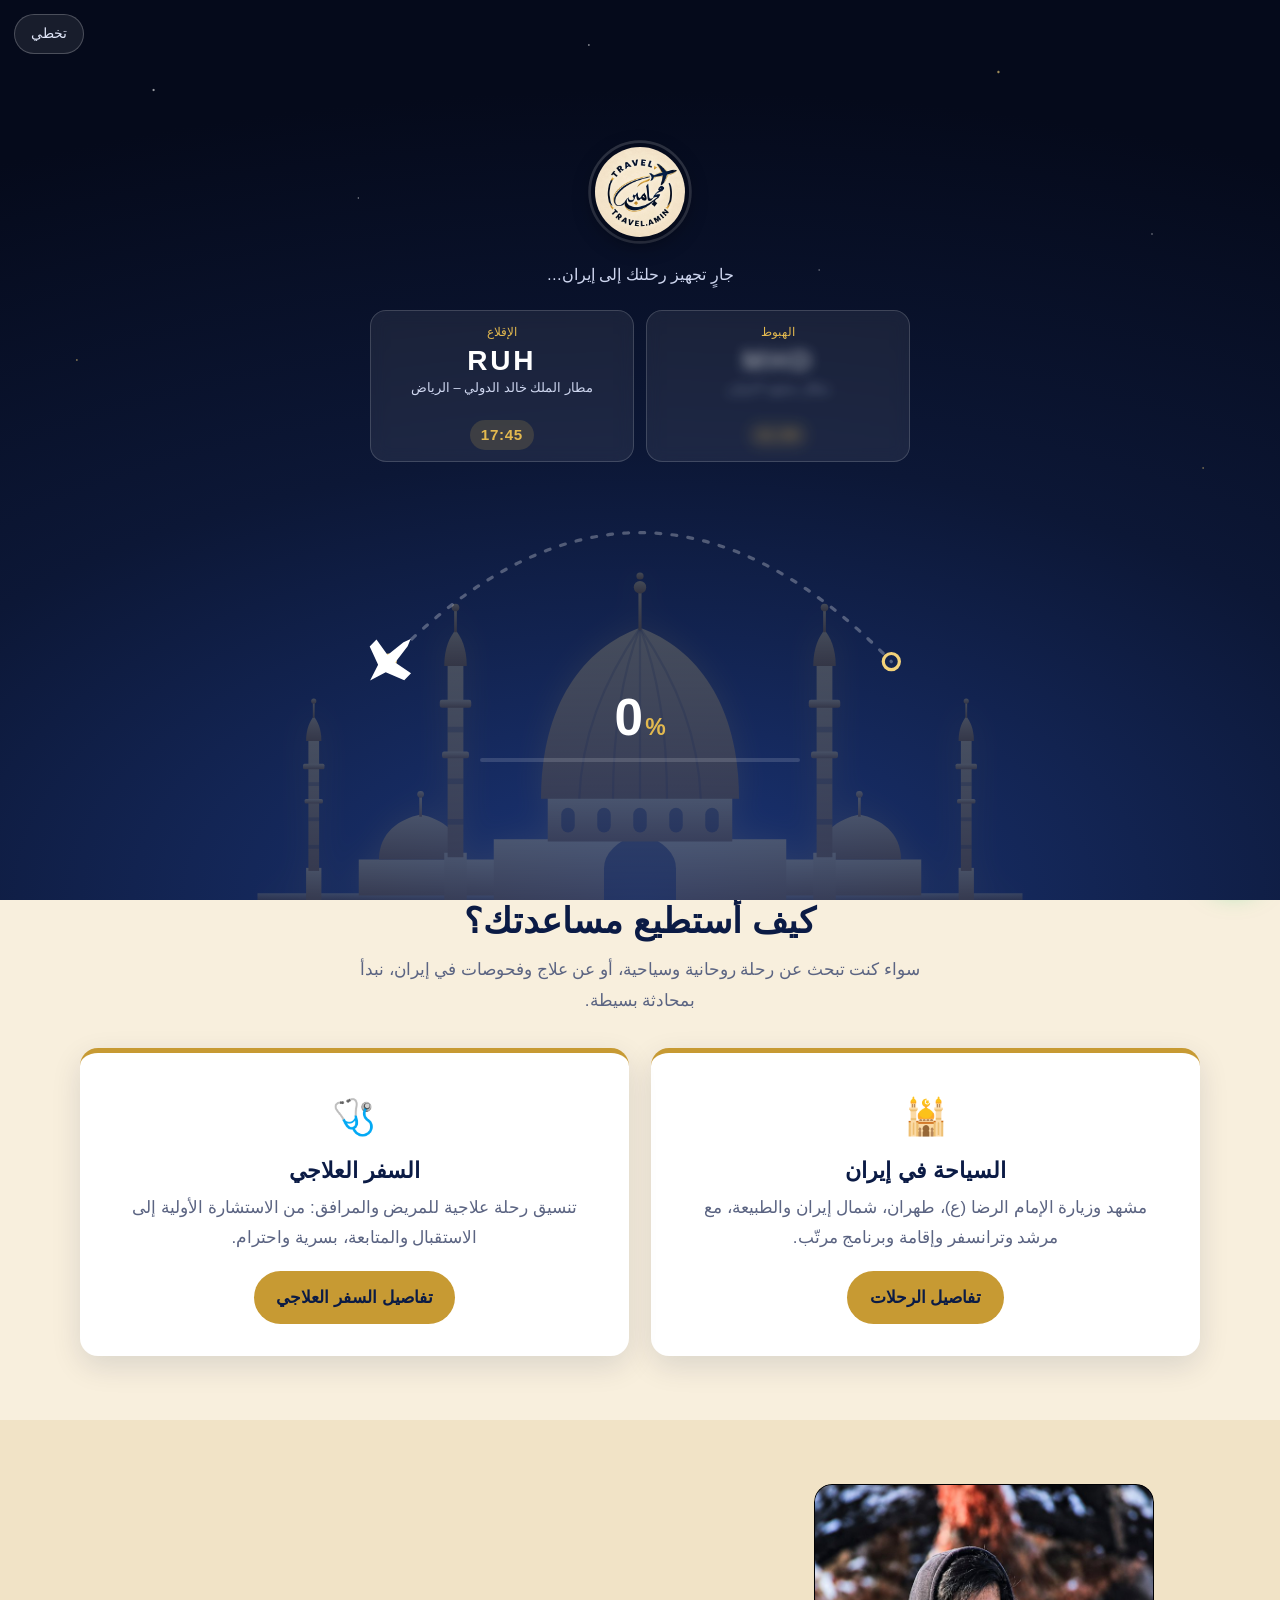
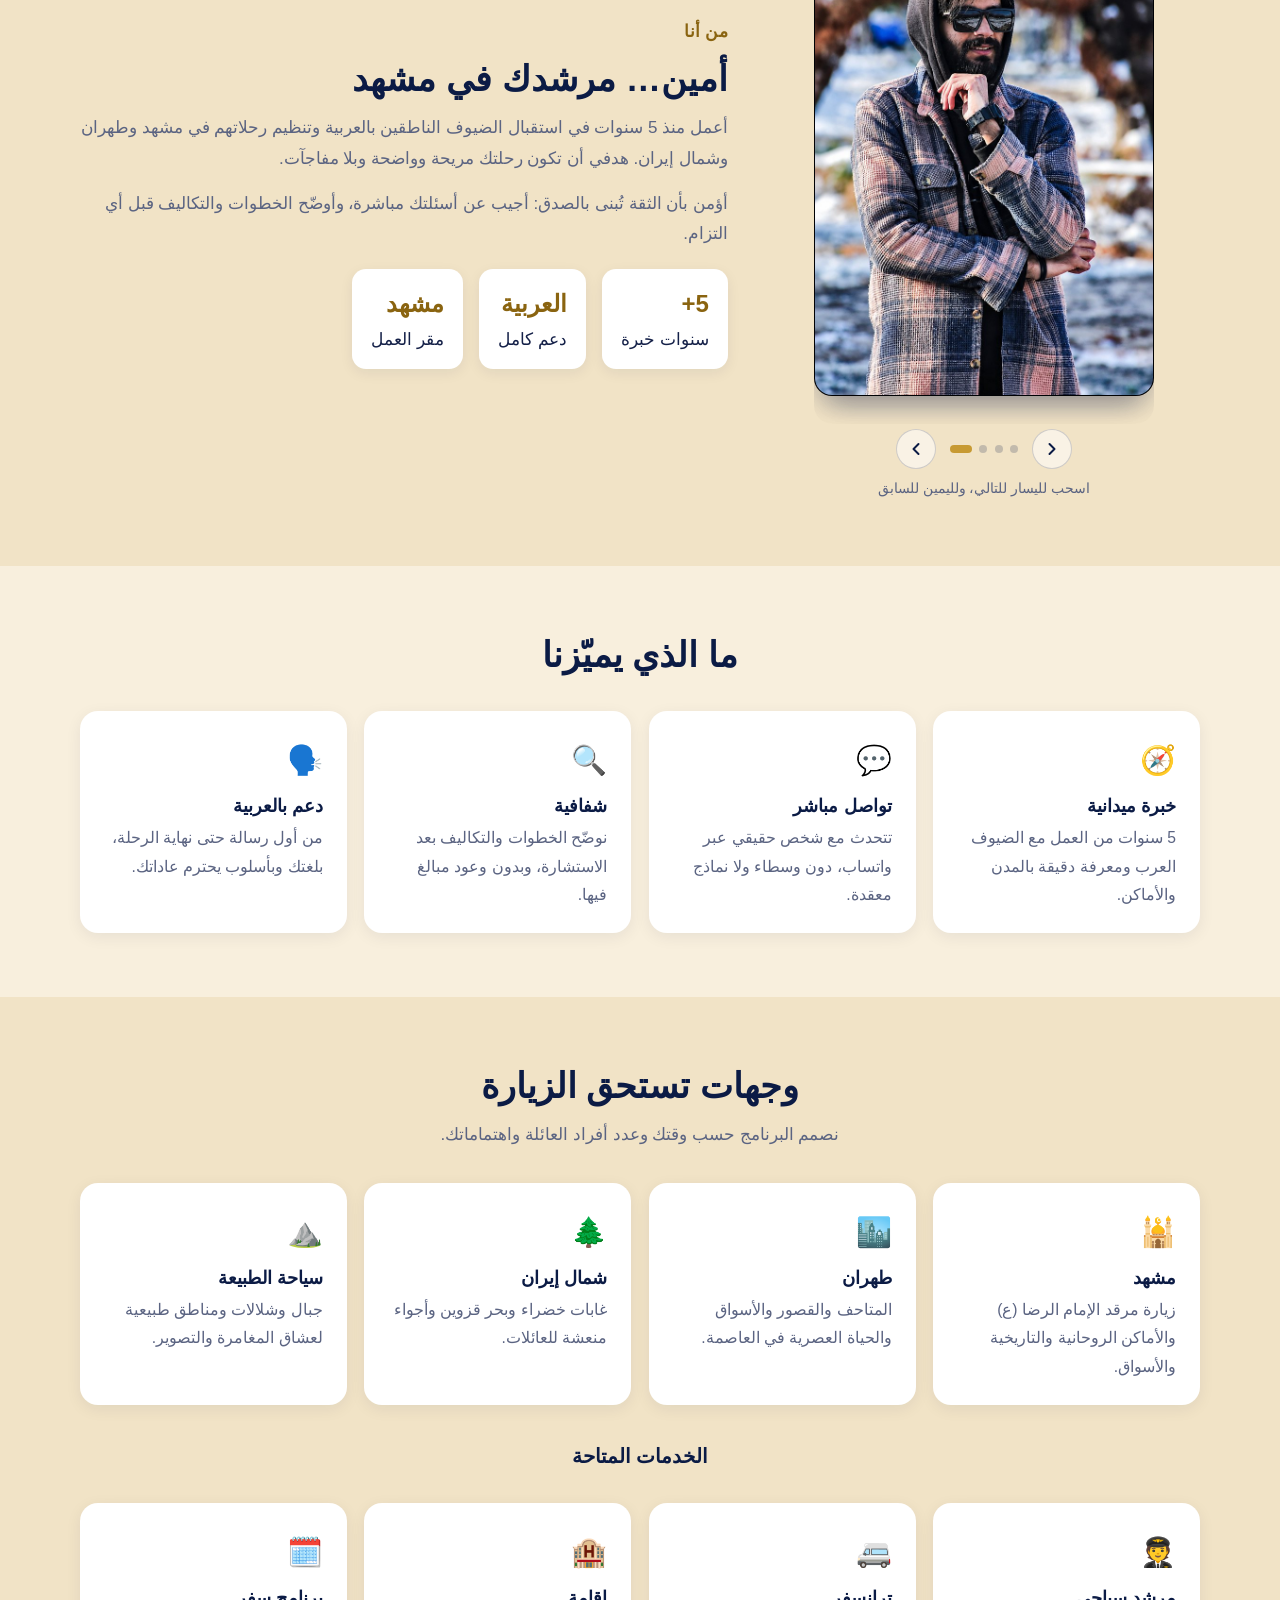
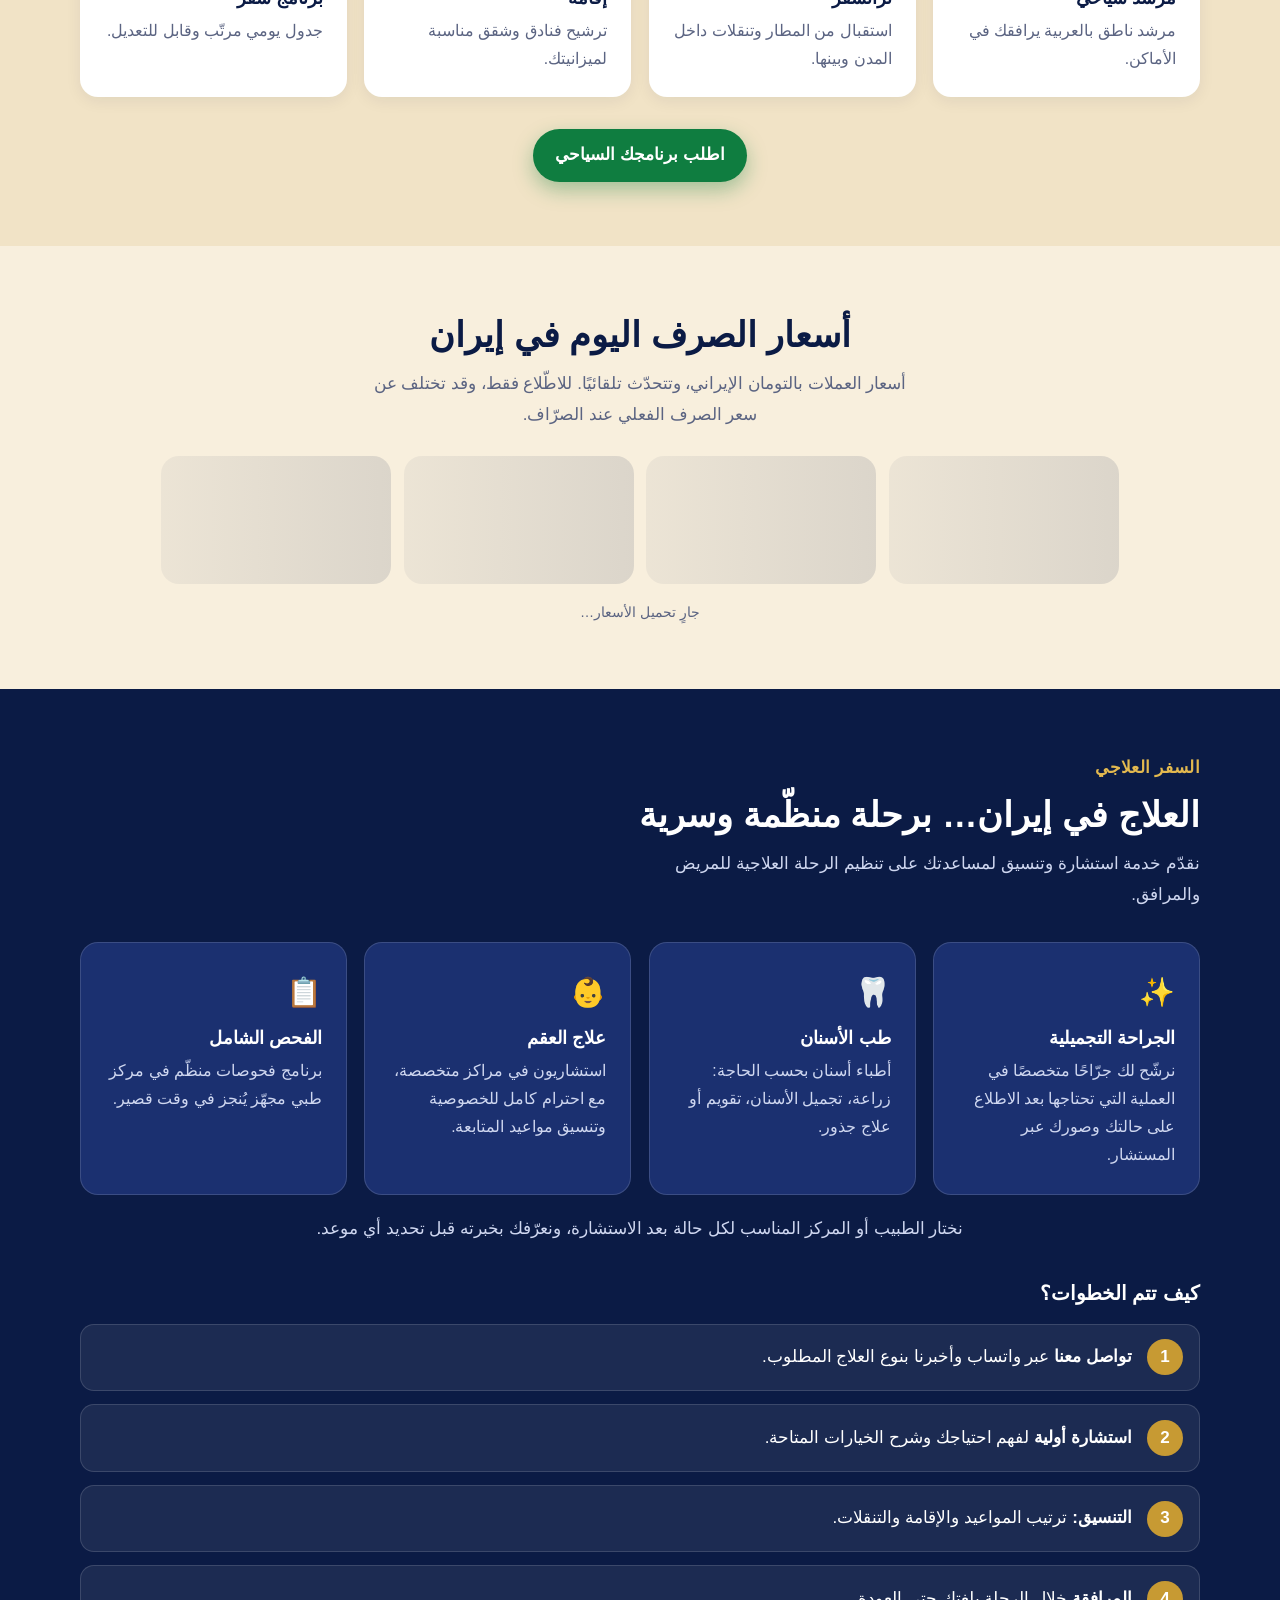
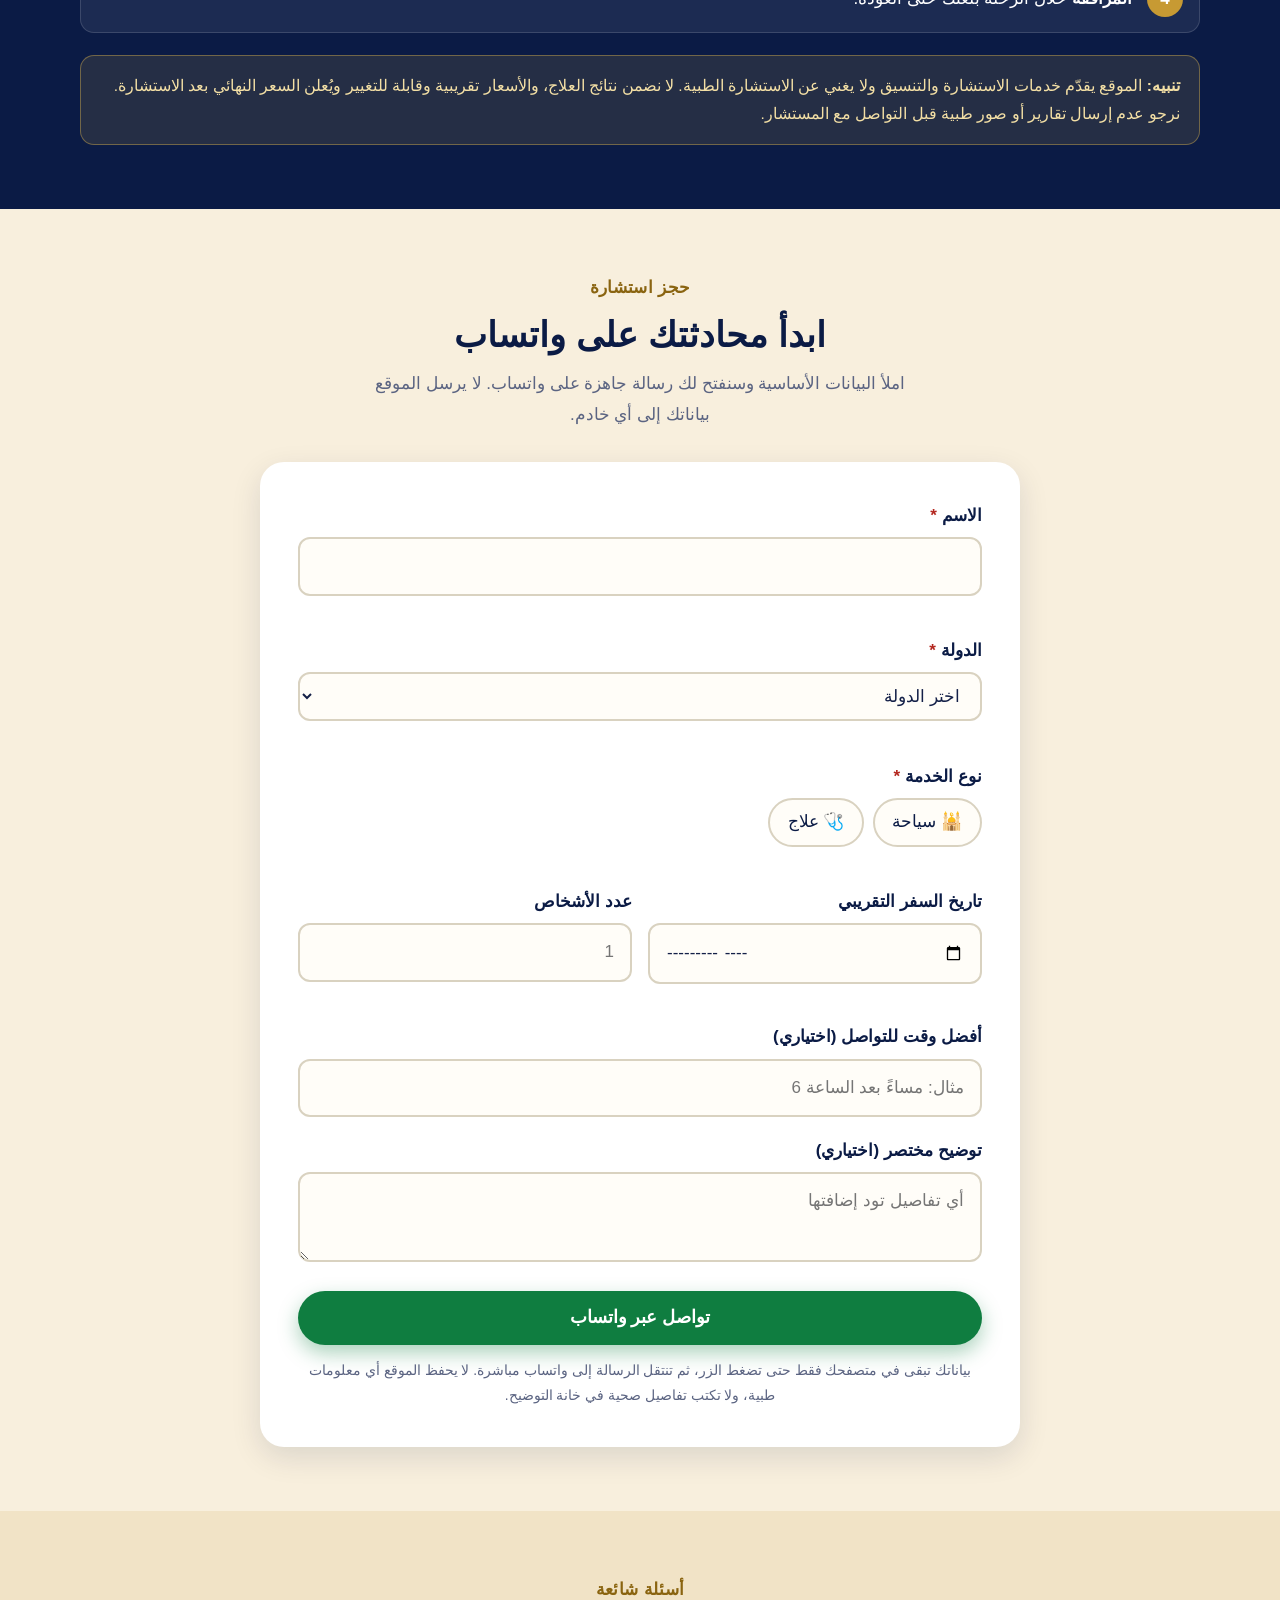
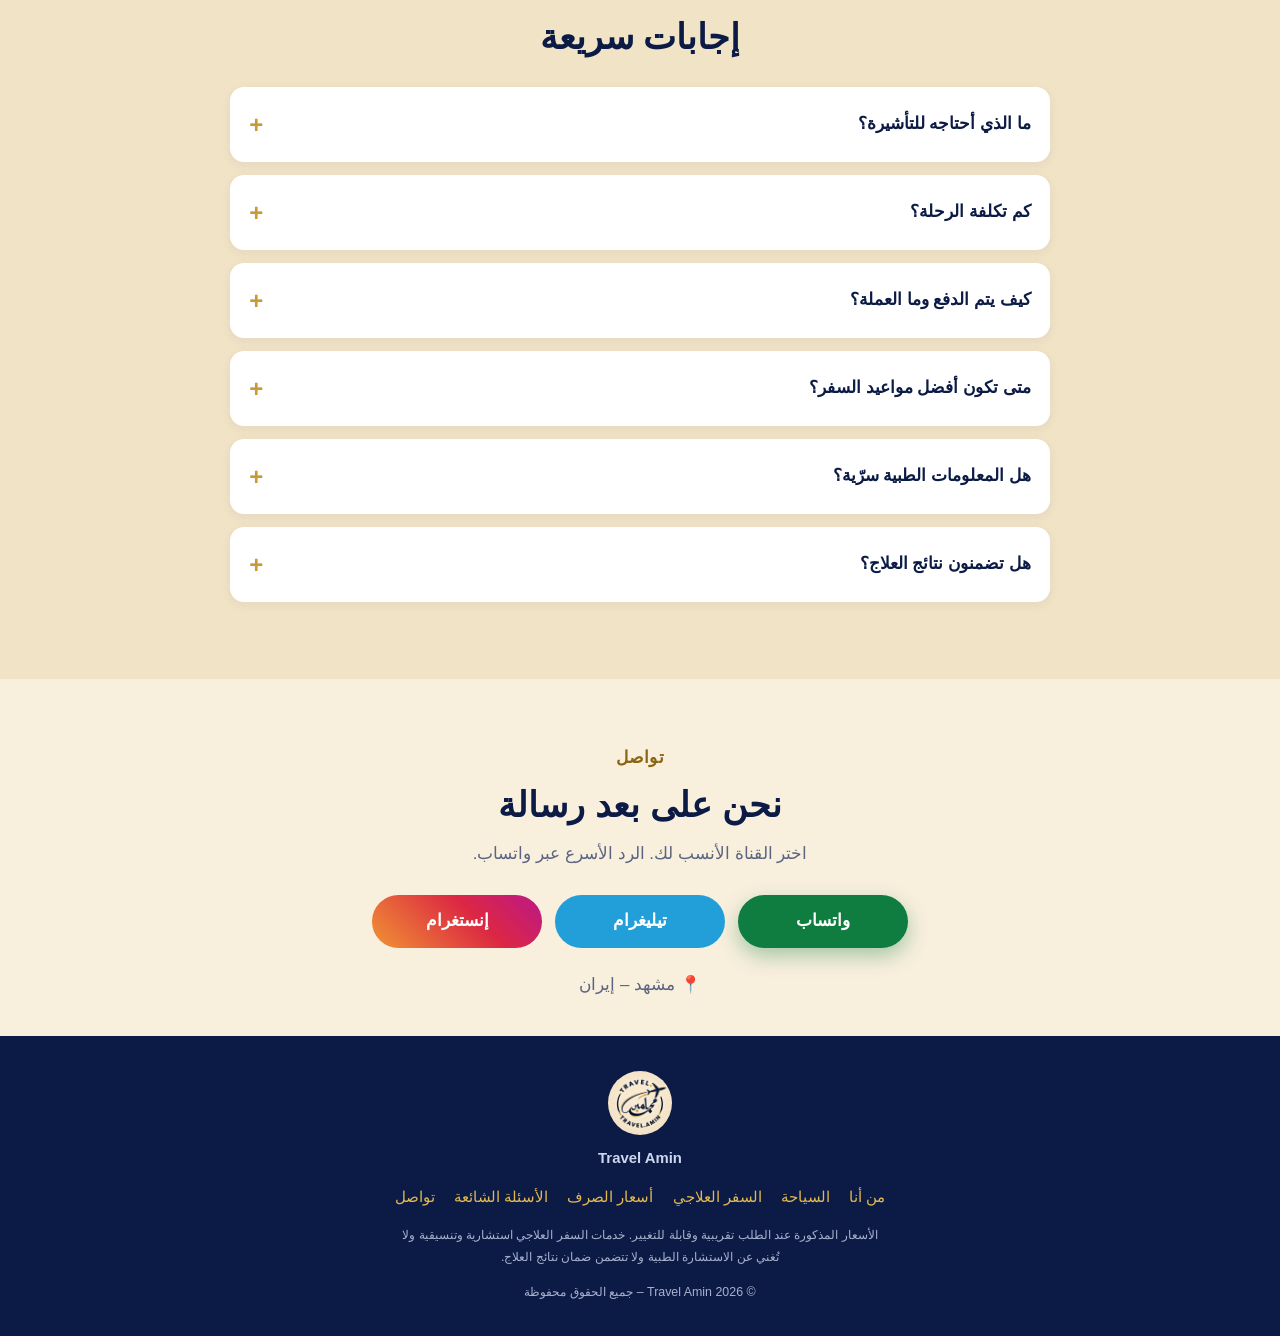
==== commit ce589f0d: "Add the new Search Console verification token to the home page DNS verification cannot work for a gi" ====
--- a/index.html
+++ b/index.html
@@ -3,6 +3,7 @@
 <head>
 <meta charset="utf-8">
 <meta name="google-site-verification" content="cm3eL5Jy6Xv6FcwjnSOEqMSKHyD1TACXFL0OjEvYumI" />
+<meta name="google-site-verification" content="-aO2WYmaPoGimdz8_8IC-XDPrR6s3DZcztforYevcoE" />
 <meta http-equiv="Content-Security-Policy" content="default-src 'self'; script-src 'self'; style-src 'self' https://fonts.googleapis.com; font-src https://fonts.gstatic.com; img-src 'self' data:; connect-src 'self' https://travelamin-rate.mafia099x.workers.dev; base-uri 'self'; form-action 'none'; object-src 'none'">
 <meta name="referrer" content="strict-origin-when-cross-origin">
 <meta name="viewport" content="width=device-width, initial-scale=1, viewport-fit=cover">
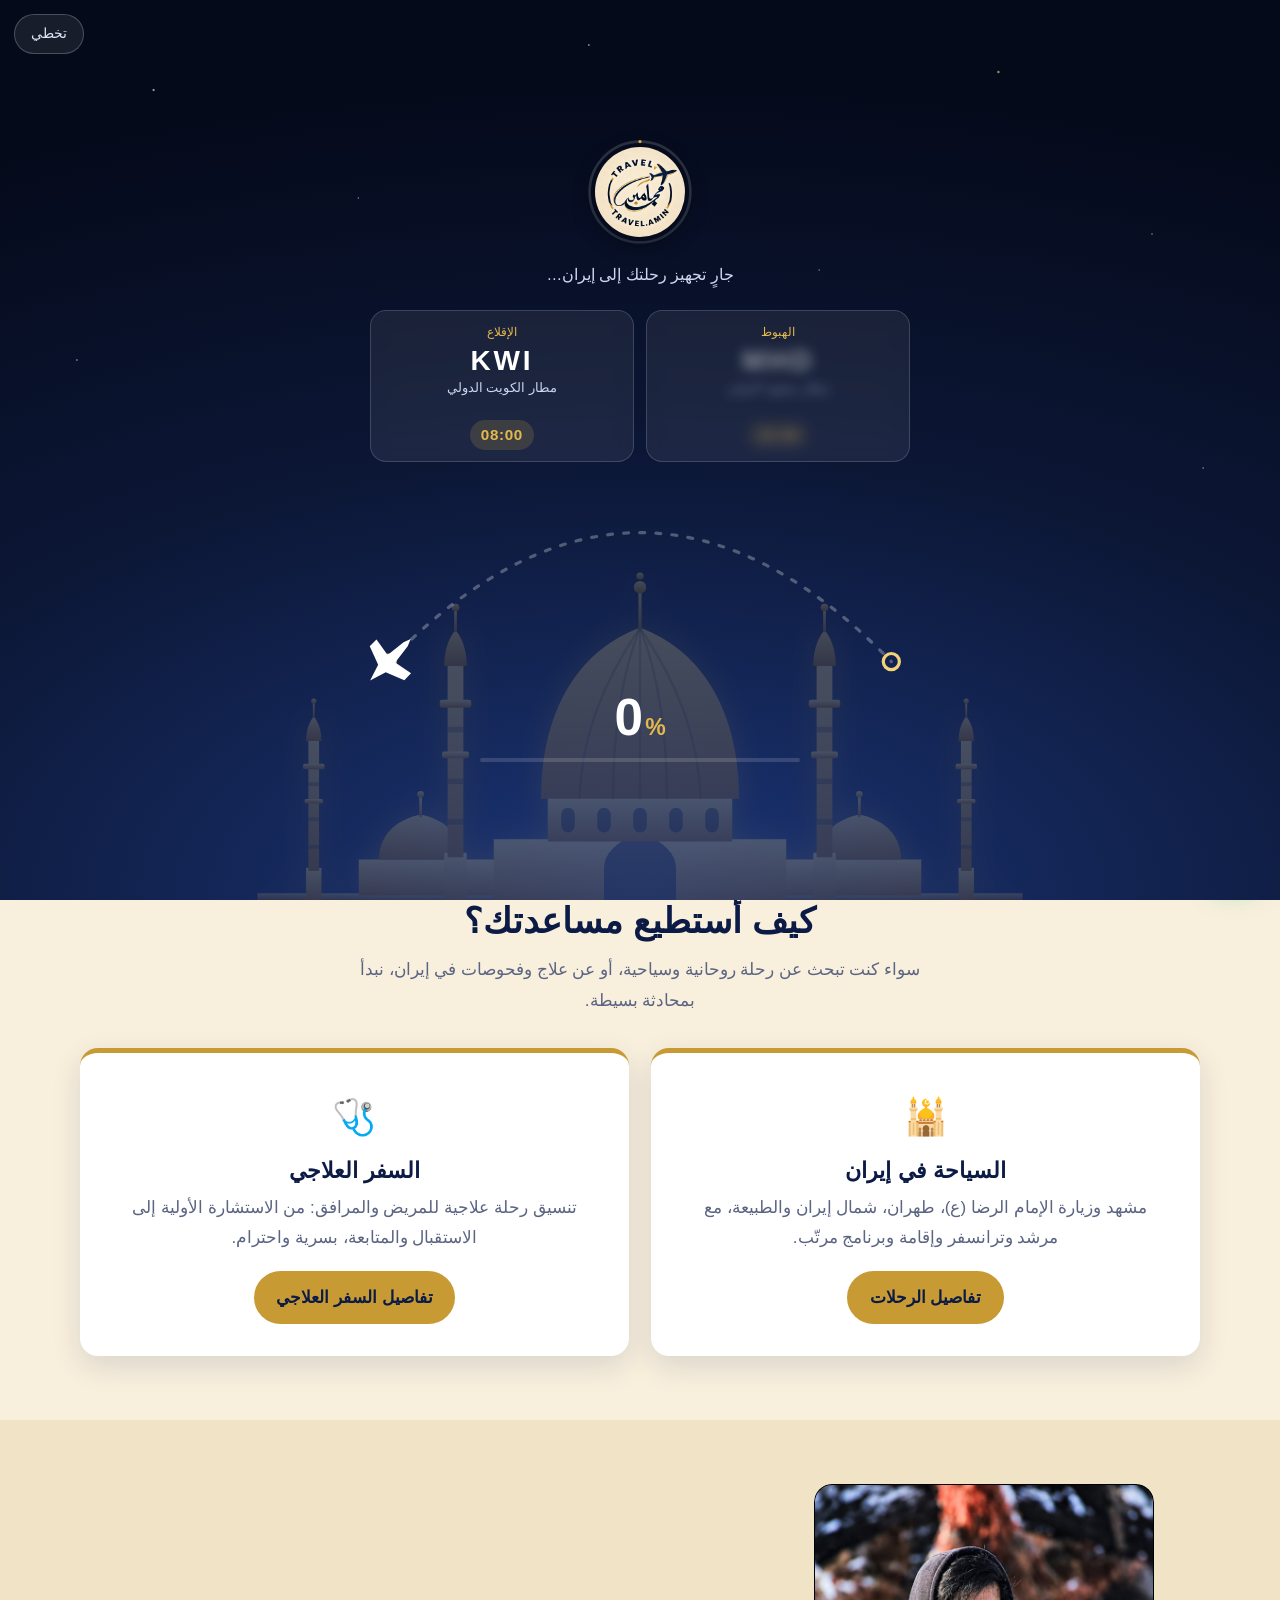
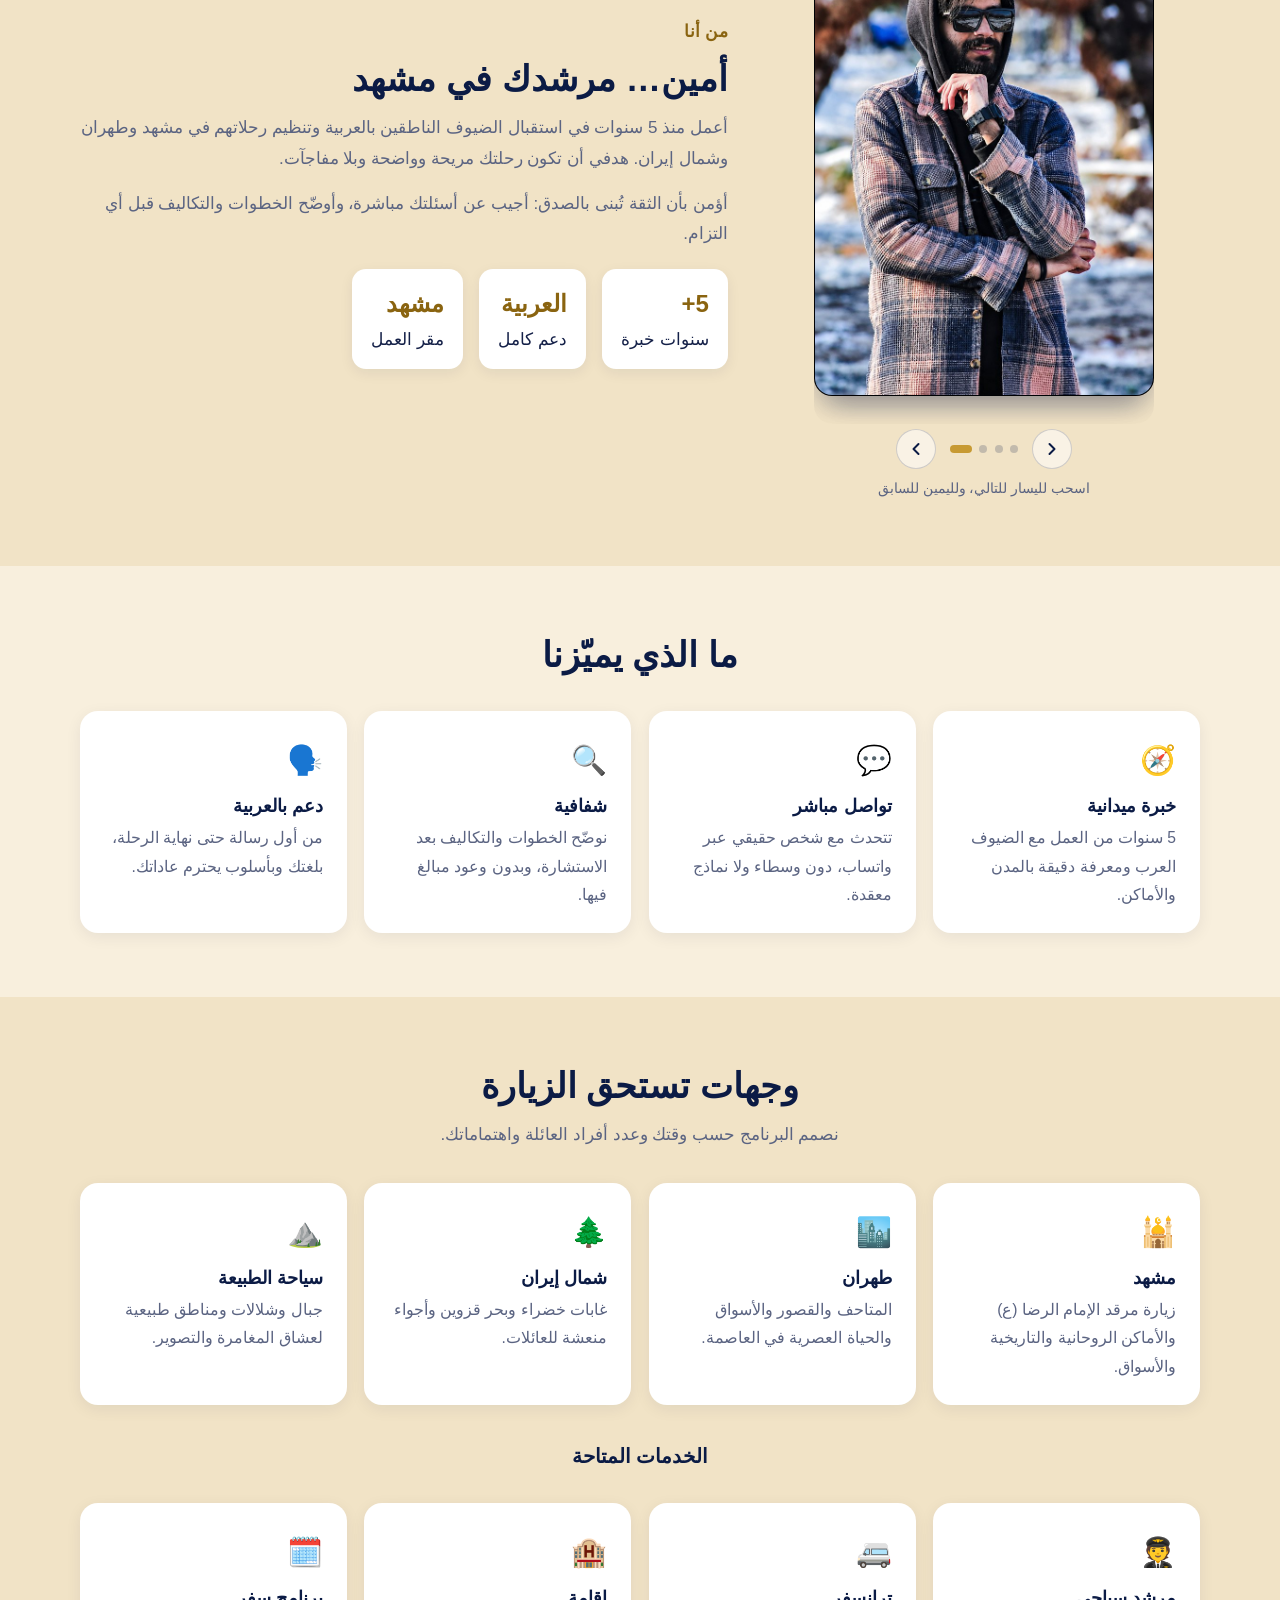
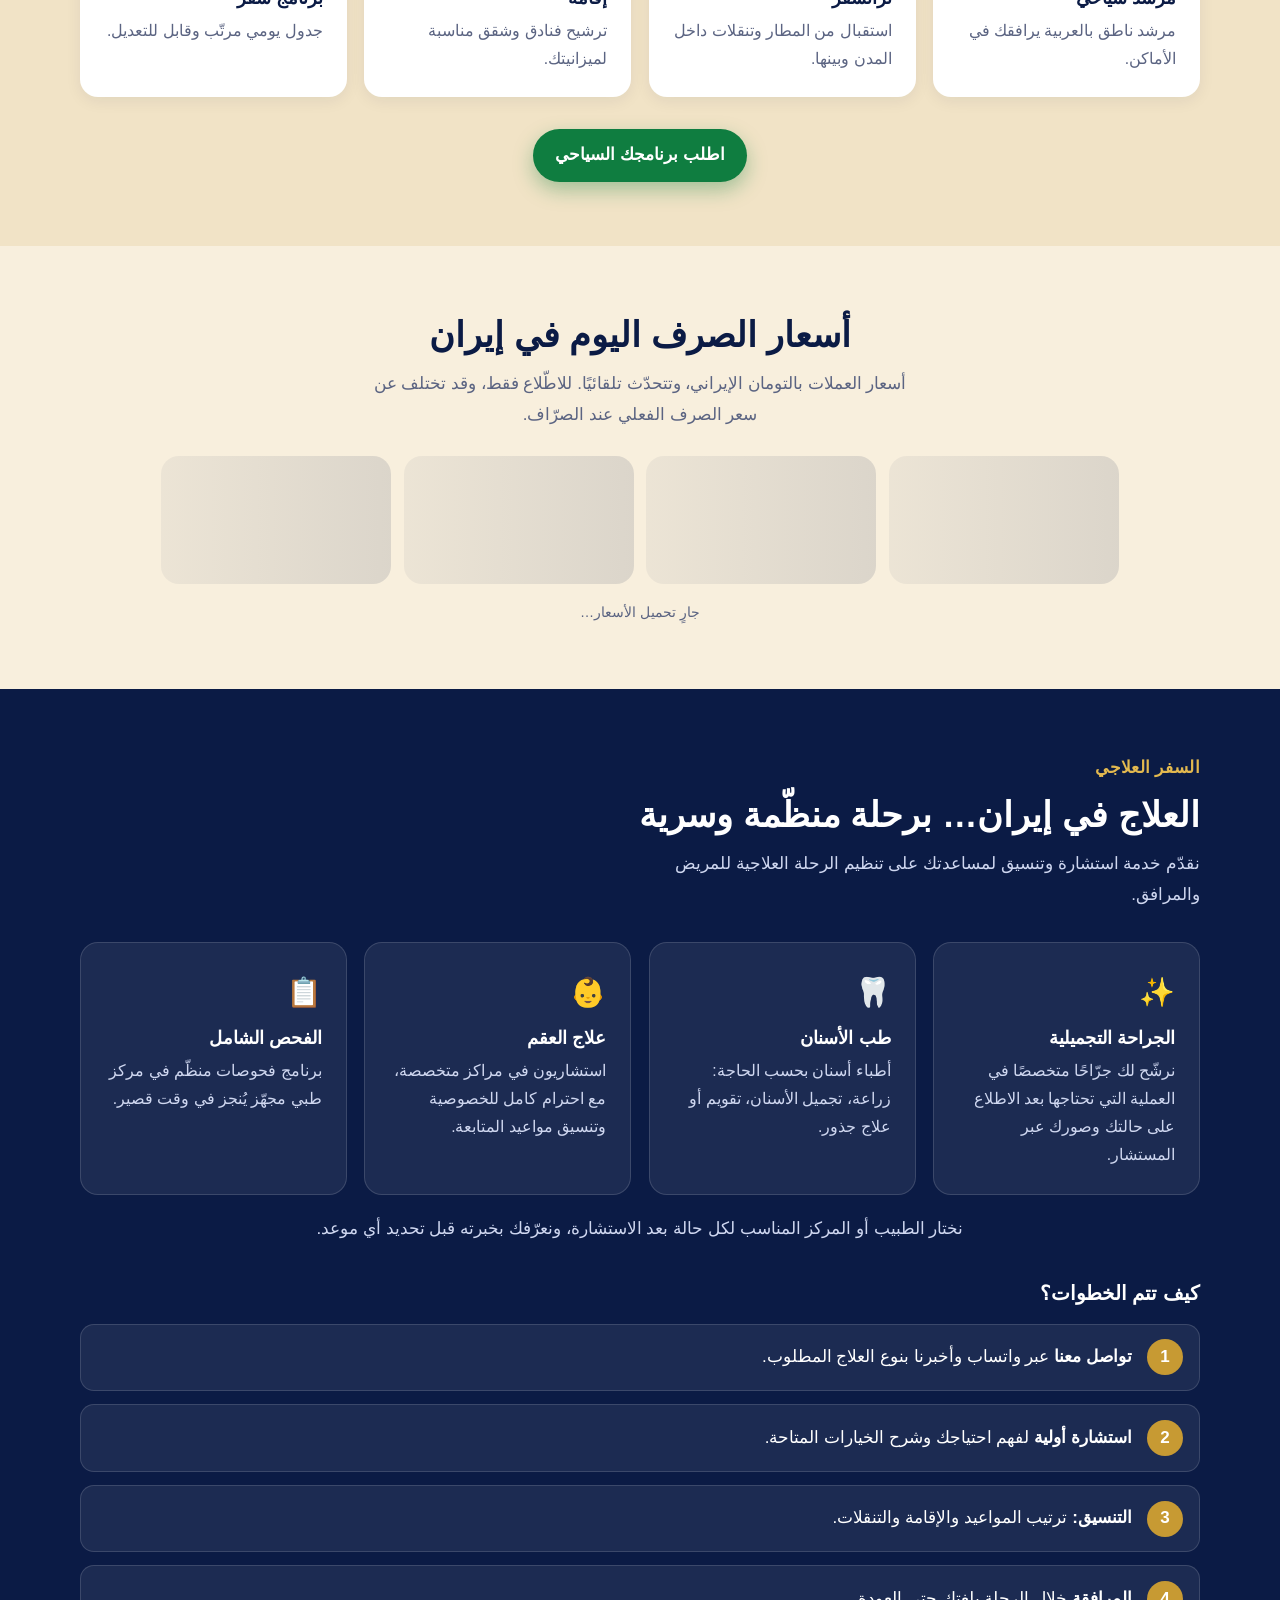
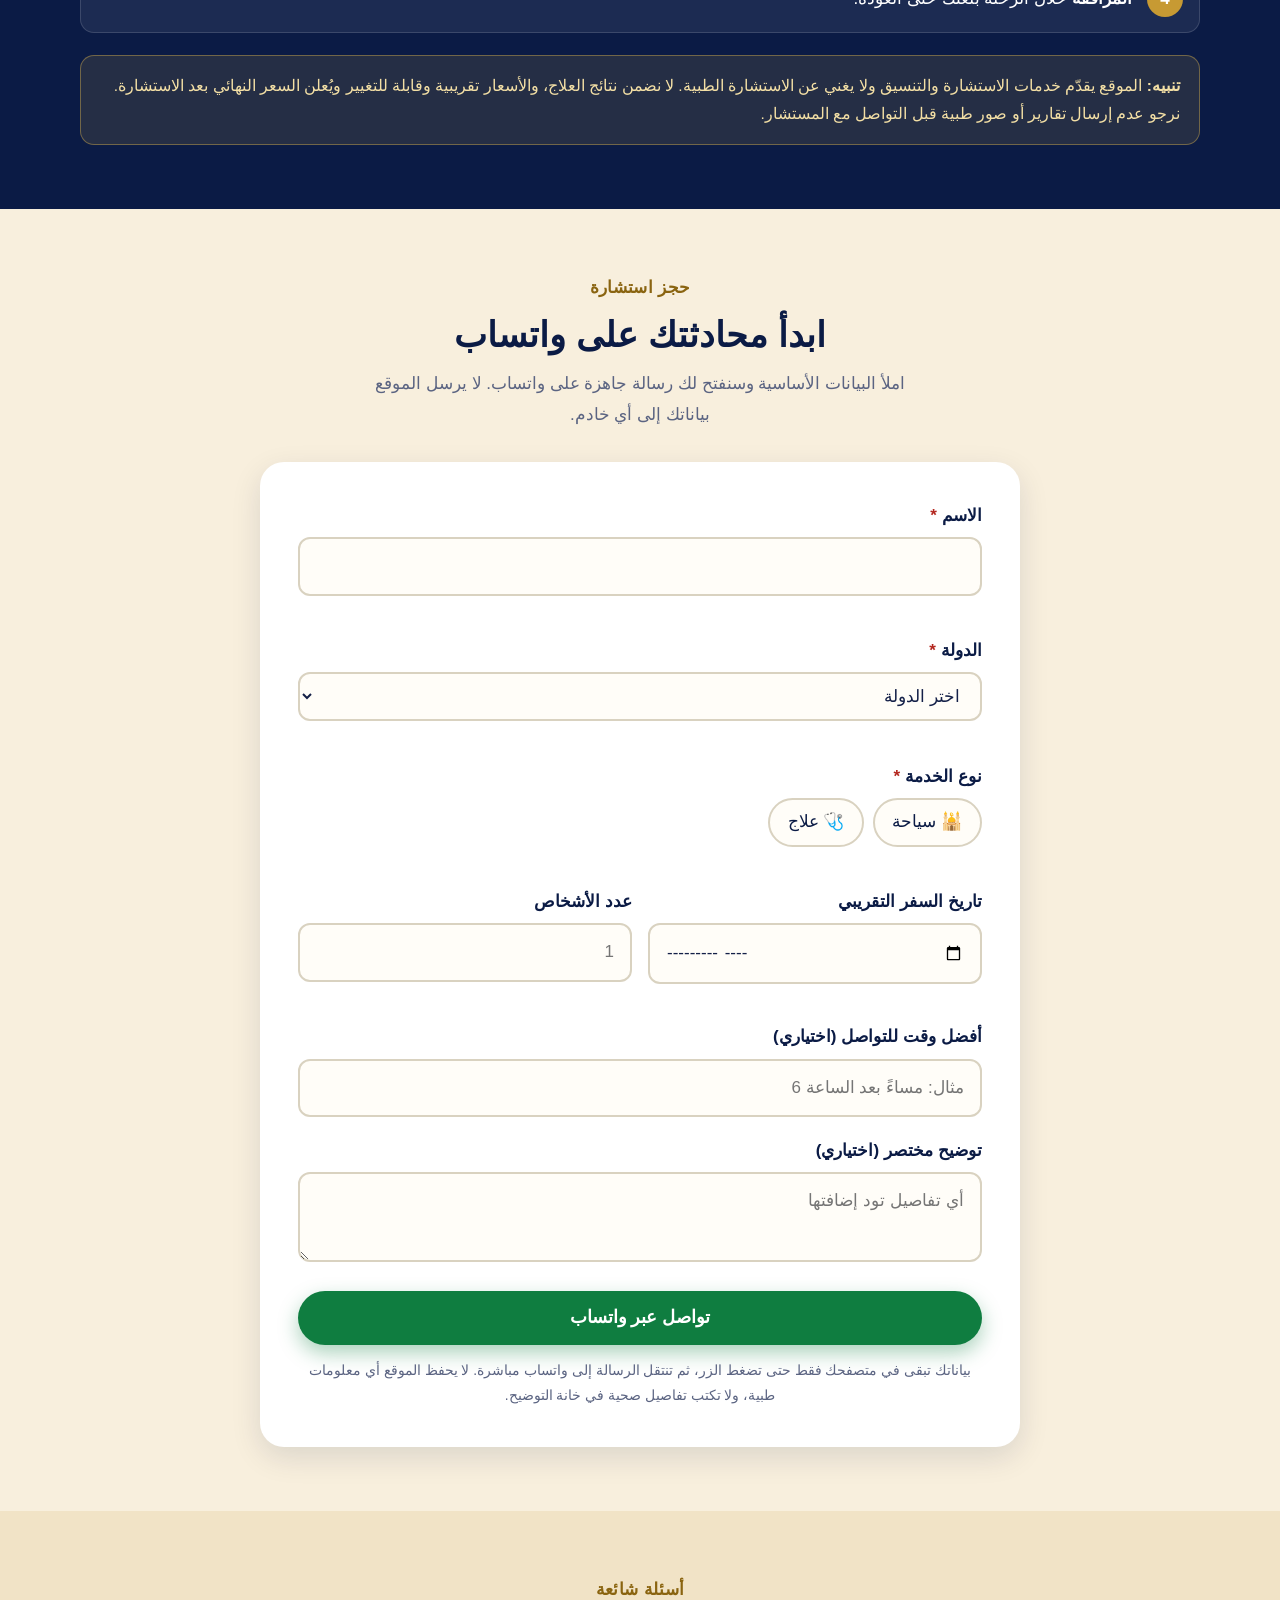
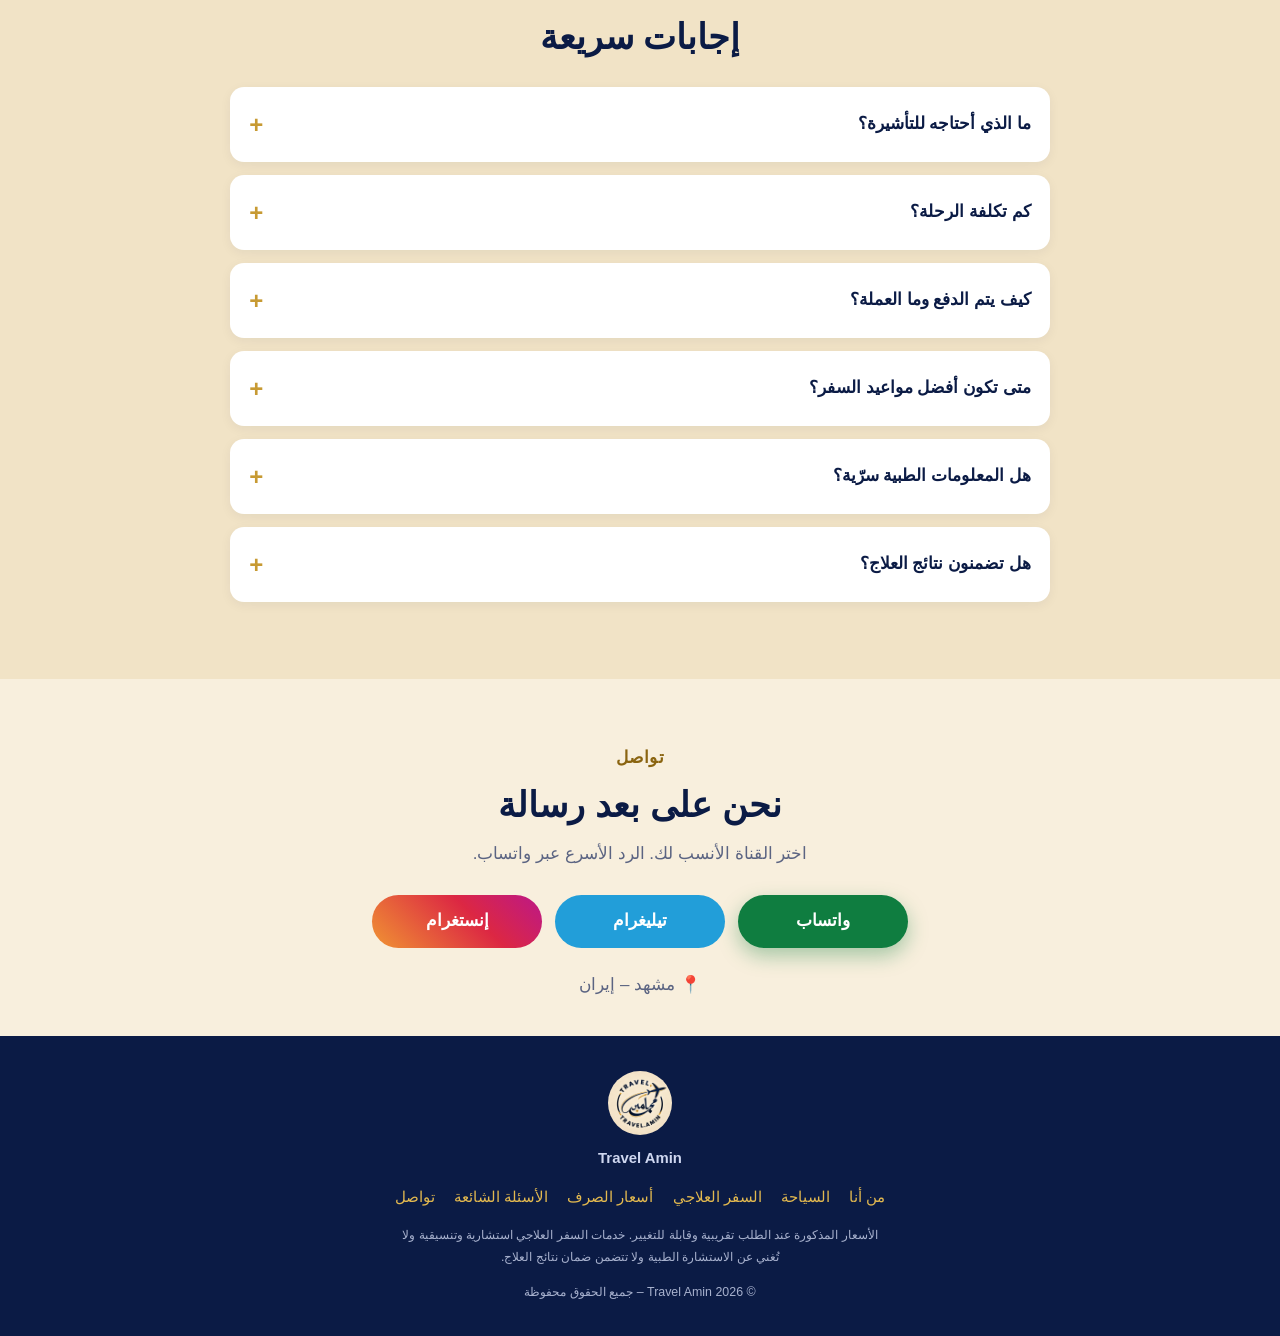
==== commit 26ce5a50: "Replace the old site domain in the Arabic and English pages" ====
--- a/index.html
+++ b/index.html
@@ -9,23 +9,23 @@
 <meta name="viewport" content="width=device-width, initial-scale=1, viewport-fit=cover">
 <title>مرشد سياحي في مشهد | السياحة العلاجية في إيران - Travel Amin</title>
 <meta name="description" content="أمين، مرشد سياحي من مشهد بخبرة 5 سنوات. رحلات سياحية وسفر علاجي في إيران للناطقين بالعربية، مع استشارة مباشرة عبر واتساب.">
-<link rel="canonical" href="https://travel4iran.github.io/" />
-<link rel="alternate" hreflang="ar" href="https://travel4iran.github.io/">
-<link rel="alternate" hreflang="en" href="https://travel4iran.github.io/en/">
-<link rel="alternate" hreflang="x-default" href="https://travel4iran.github.io/">
+<link rel="canonical" href="https://travel-amin.github.io/" />
+<link rel="alternate" hreflang="ar" href="https://travel-amin.github.io/">
+<link rel="alternate" hreflang="en" href="https://travel-amin.github.io/en/">
+<link rel="alternate" hreflang="x-default" href="https://travel-amin.github.io/">
 <meta property="og:type" content="website">
 <meta property="og:title" content="Travel Amin | السياحة والعلاج في إيران">
 <meta property="og:description" content="خطّط رحلتك السياحية أو العلاجية إلى إيران مع مرشد من مشهد، وتواصل مباشرة عبر واتساب.">
-<meta property="og:url" content="https://travel4iran.github.io/">
+<meta property="og:url" content="https://travel-amin.github.io/">
 <meta property="og:site_name" content="Travel Amin">
-<meta property="og:image" content="https://travel4iran.github.io/assets/img/og.jpg">
+<meta property="og:image" content="https://travel-amin.github.io/assets/img/og.jpg">
 <meta property="og:image:width" content="1200">
 <meta property="og:image:height" content="630">
 <meta property="og:image:alt" content="Travel Amin – مرشد سياحي في مشهد">
 <meta name="twitter:card" content="summary_large_image">
 <meta name="twitter:title" content="Travel Amin | السياحة والعلاج في إيران">
 <meta name="twitter:description" content="خطّط رحلتك السياحية أو العلاجية إلى إيران مع مرشد من مشهد، وتواصل مباشرة عبر واتساب.">
-<meta name="twitter:image" content="https://travel4iran.github.io/assets/img/og.jpg">
+<meta name="twitter:image" content="https://travel-amin.github.io/assets/img/og.jpg">
 <meta property="og:locale" content="ar_AR">
 <meta property="og:locale:alternate" content="en_US">
 <meta name="theme-color" content="#0B1B45" id="metaTheme">
@@ -41,13 +41,13 @@
   "@graph": [
     {
       "@type": "TravelAgency",
-      "@id": "https://travel4iran.github.io/#agency",
+      "@id": "https://travel-amin.github.io/#agency",
       "name": "Travel Amin",
       "alternateName": "Travel.Amin",
       "description": "خدمات السياحة والسفر العلاجي في إيران للناطقين بالعربية",
-      "url": "https://travel4iran.github.io/",
-      "logo": "https://travel4iran.github.io/assets/img/logo.jpg",
-      "image": "https://travel4iran.github.io/assets/img/og.jpg",
+      "url": "https://travel-amin.github.io/",
+      "logo": "https://travel-amin.github.io/assets/img/logo.jpg",
+      "image": "https://travel-amin.github.io/assets/img/og.jpg",
       "knowsLanguage": "ar",
       "telephone": "+989395464608",
       "contactPoint": {
@@ -69,11 +69,11 @@
     },
     {
       "@type": "Person",
-      "@id": "https://travel4iran.github.io/#person",
+      "@id": "https://travel-amin.github.io/#person",
       "name": "أمين",
       "jobTitle": "مرشد سياحي",
       "worksFor": {
-        "@id": "https://travel4iran.github.io/#agency"
+        "@id": "https://travel-amin.github.io/#agency"
       }
     }
   ]
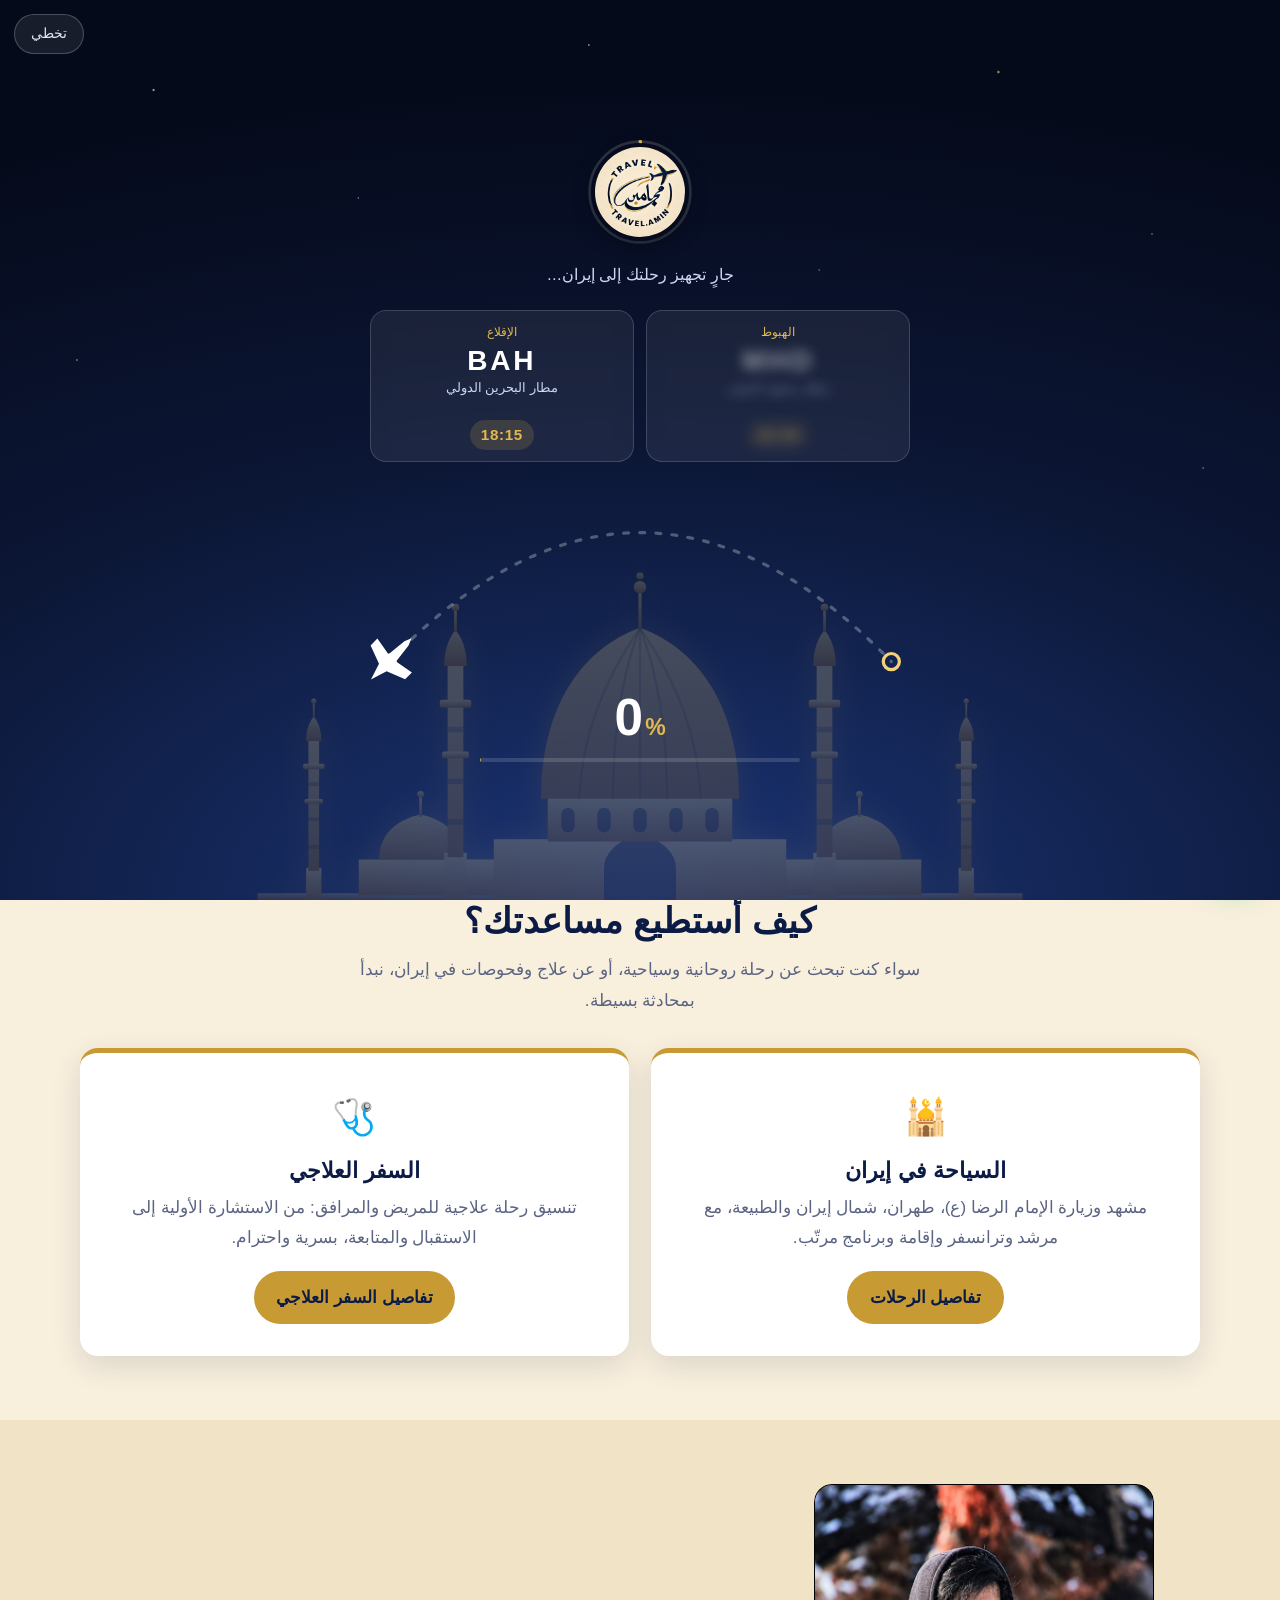
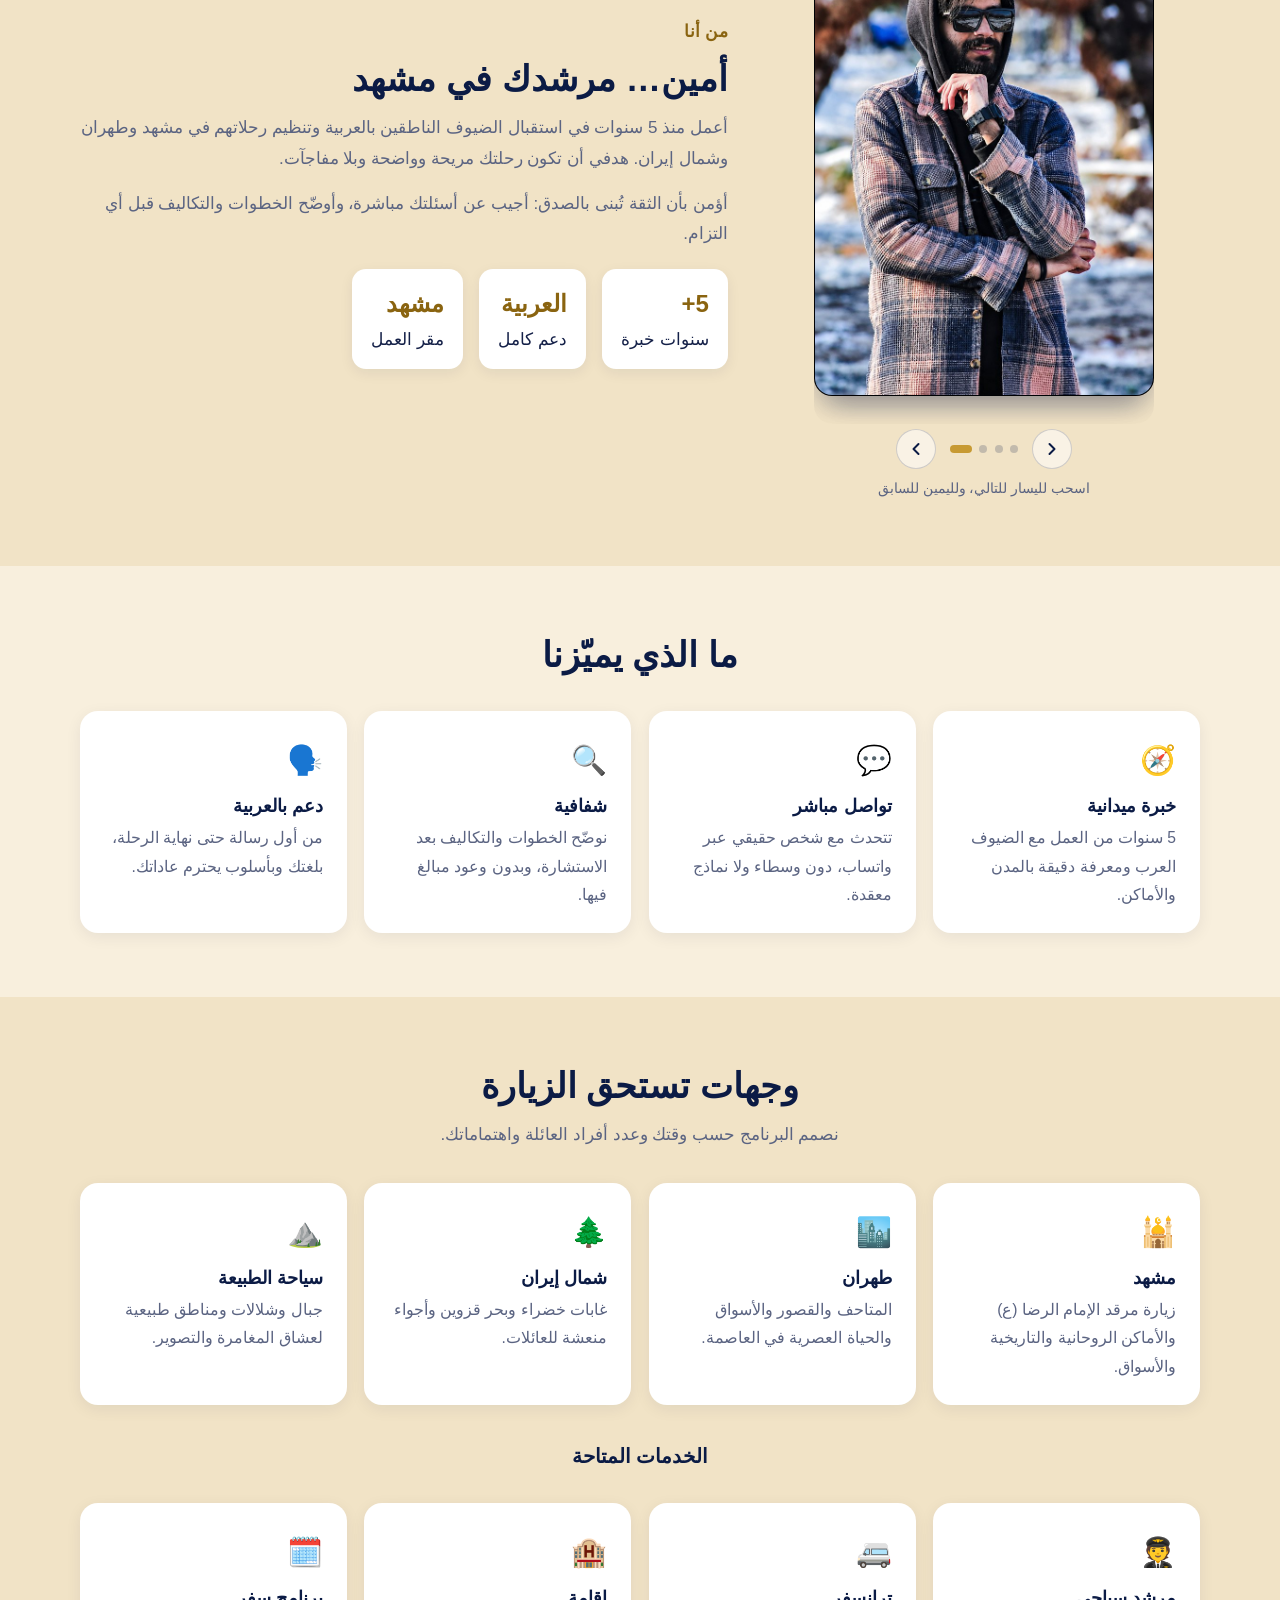
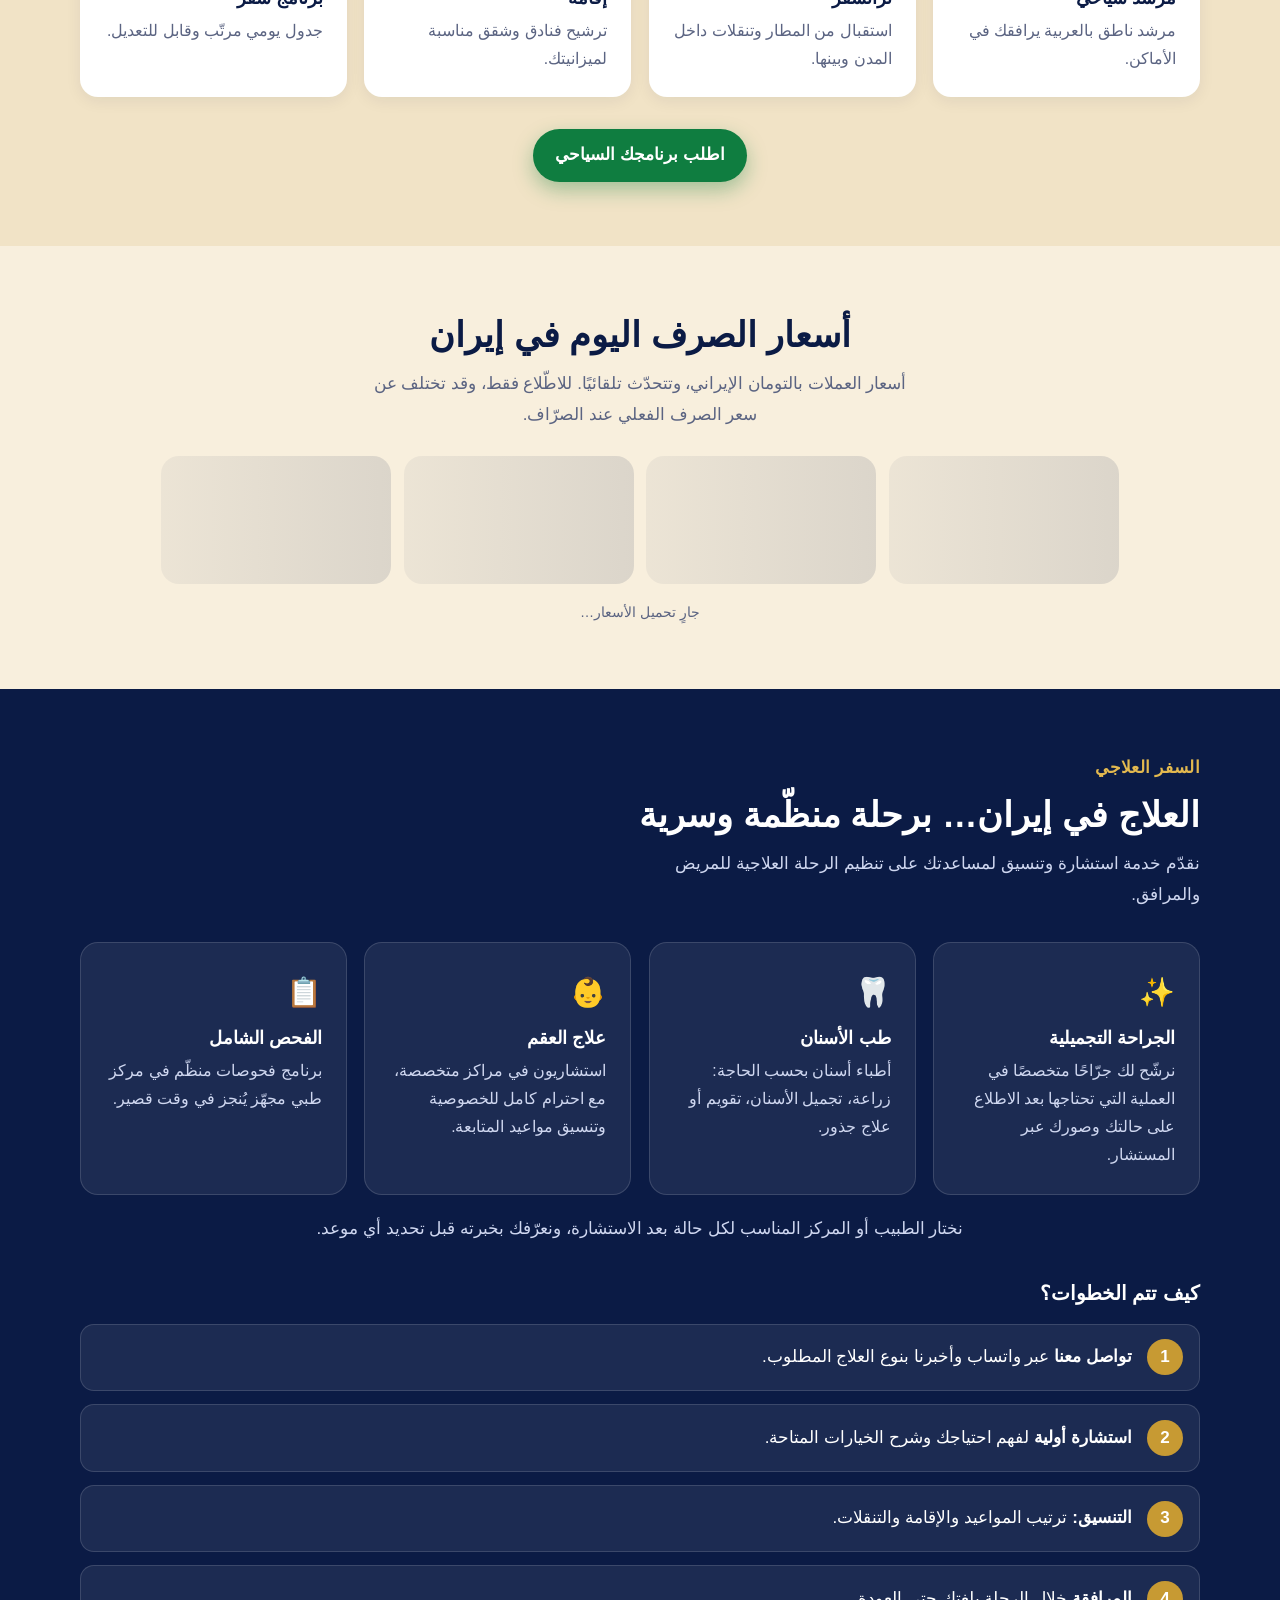
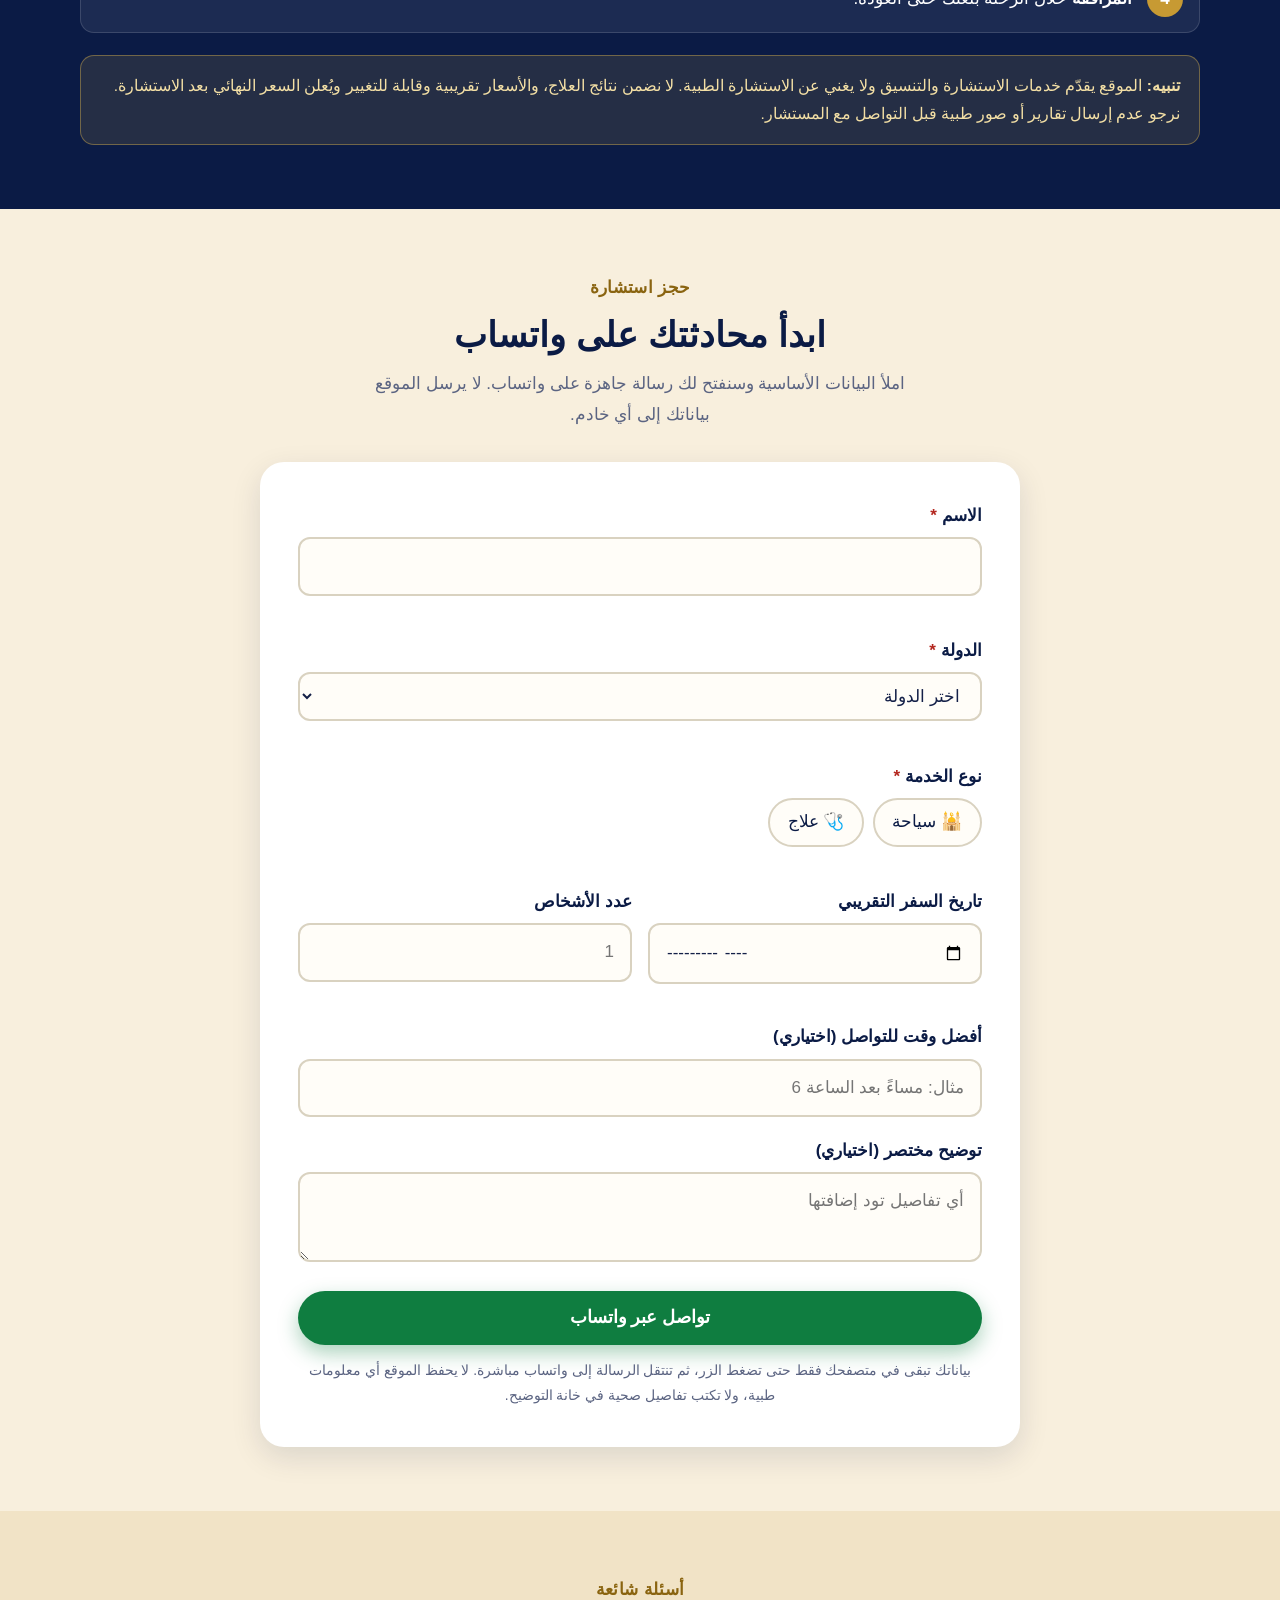
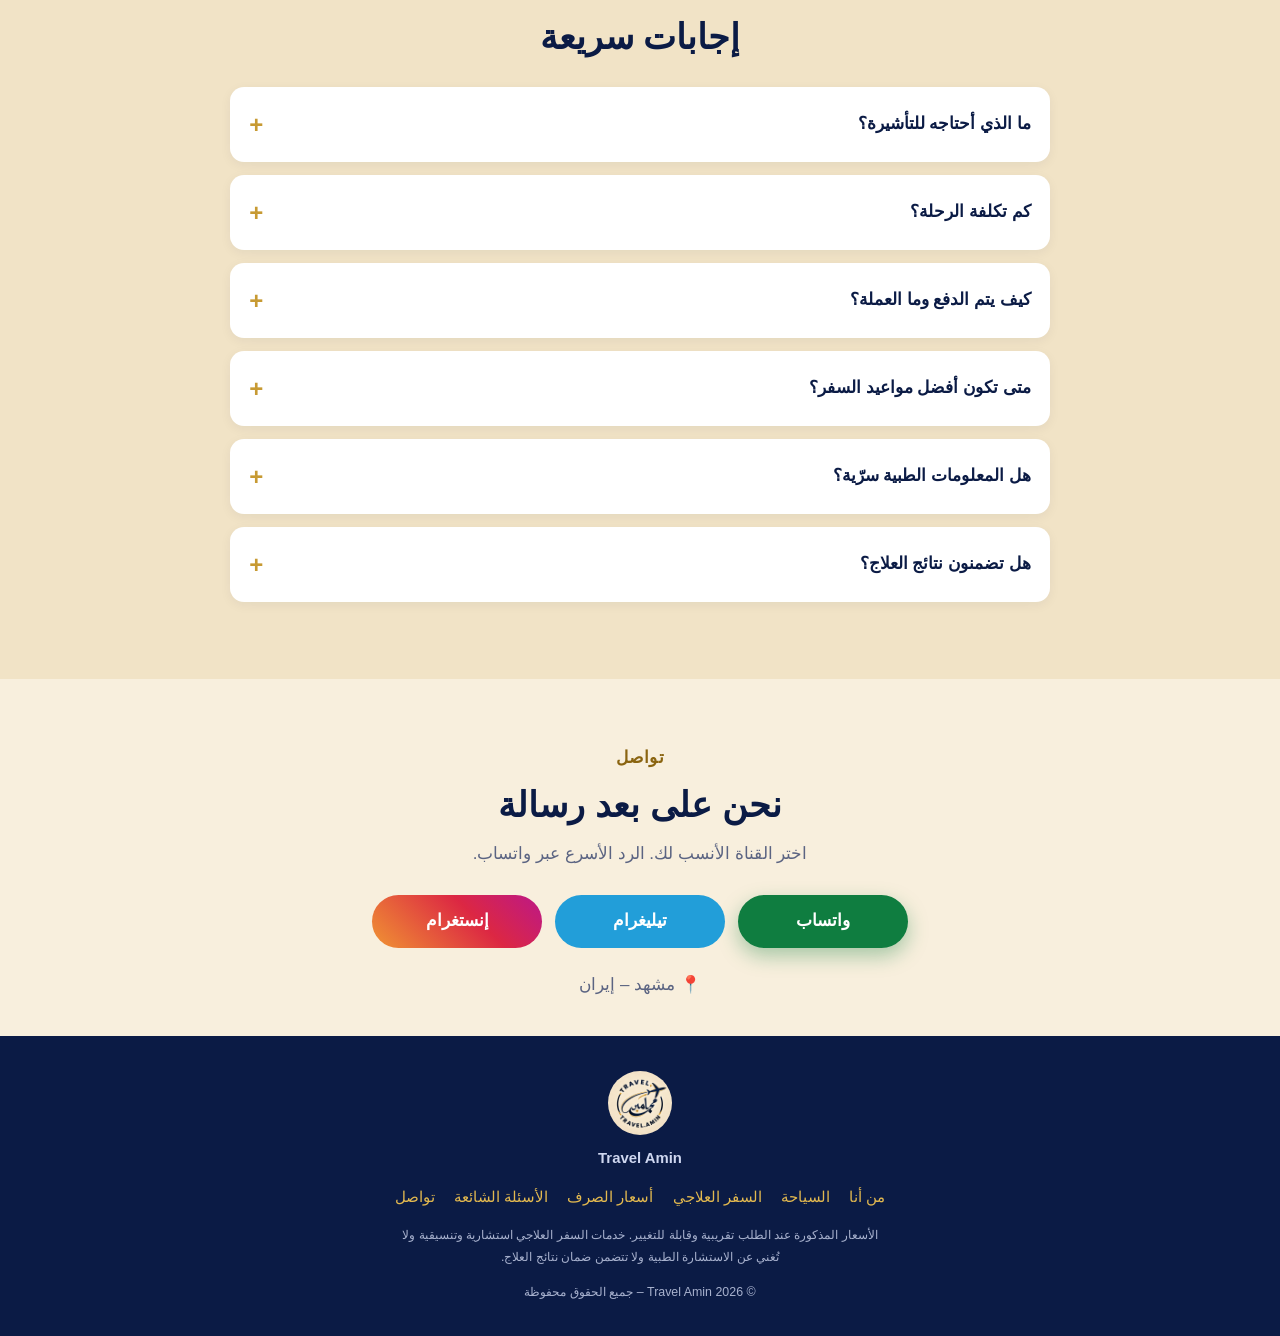
==== commit a293a5ea: "Add the Search Console verification meta tag to both pages" ====
--- a/index.html
+++ b/index.html
@@ -4,6 +4,7 @@
 <meta charset="utf-8">
 <meta name="google-site-verification" content="cm3eL5Jy6Xv6FcwjnSOEqMSKHyD1TACXFL0OjEvYumI" />
 <meta name="google-site-verification" content="-aO2WYmaPoGimdz8_8IC-XDPrR6s3DZcztforYevcoE" />
+<meta name="google-site-verification" content="googleb2ebb26e5218cbc9" />
 <meta http-equiv="Content-Security-Policy" content="default-src 'self'; script-src 'self'; style-src 'self' https://fonts.googleapis.com; font-src https://fonts.gstatic.com; img-src 'self' data:; connect-src 'self' https://travelamin-rate.mafia099x.workers.dev; base-uri 'self'; form-action 'none'; object-src 'none'">
 <meta name="referrer" content="strict-origin-when-cross-origin">
 <meta name="viewport" content="width=device-width, initial-scale=1, viewport-fit=cover">
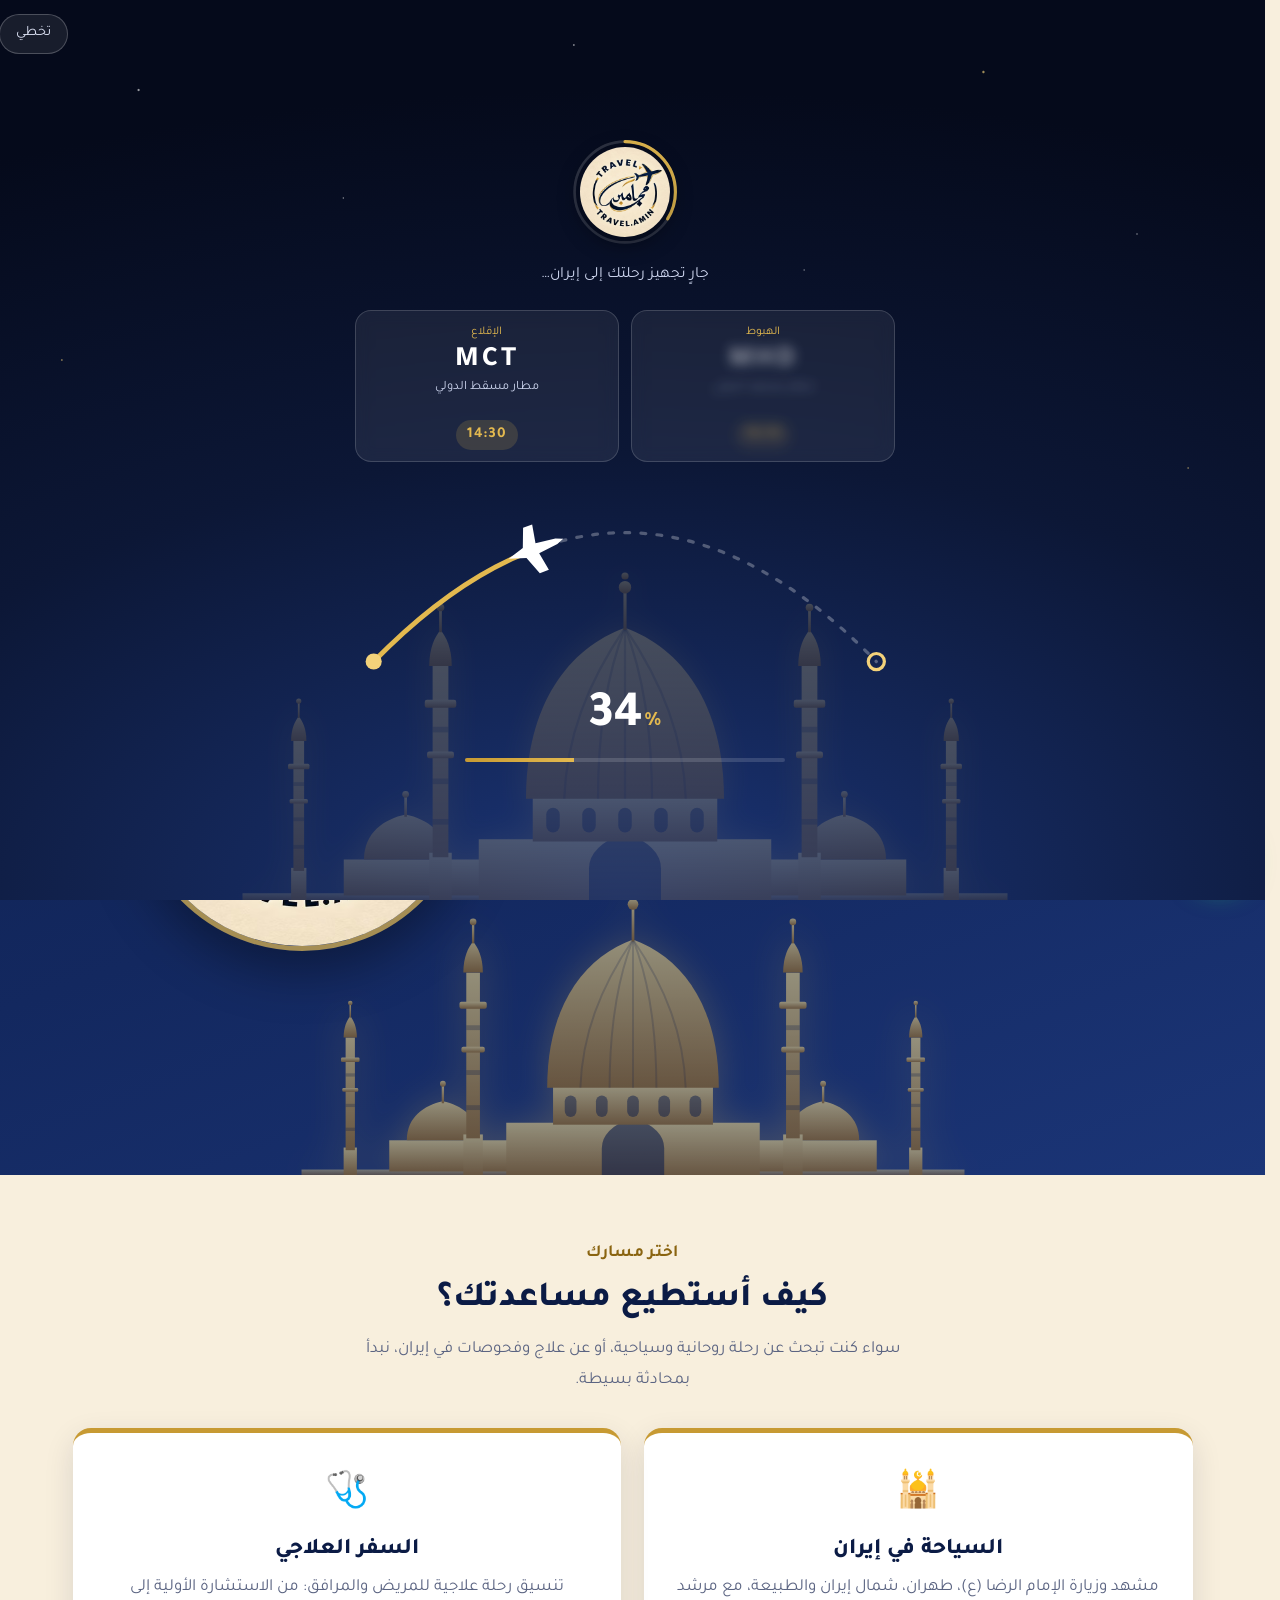
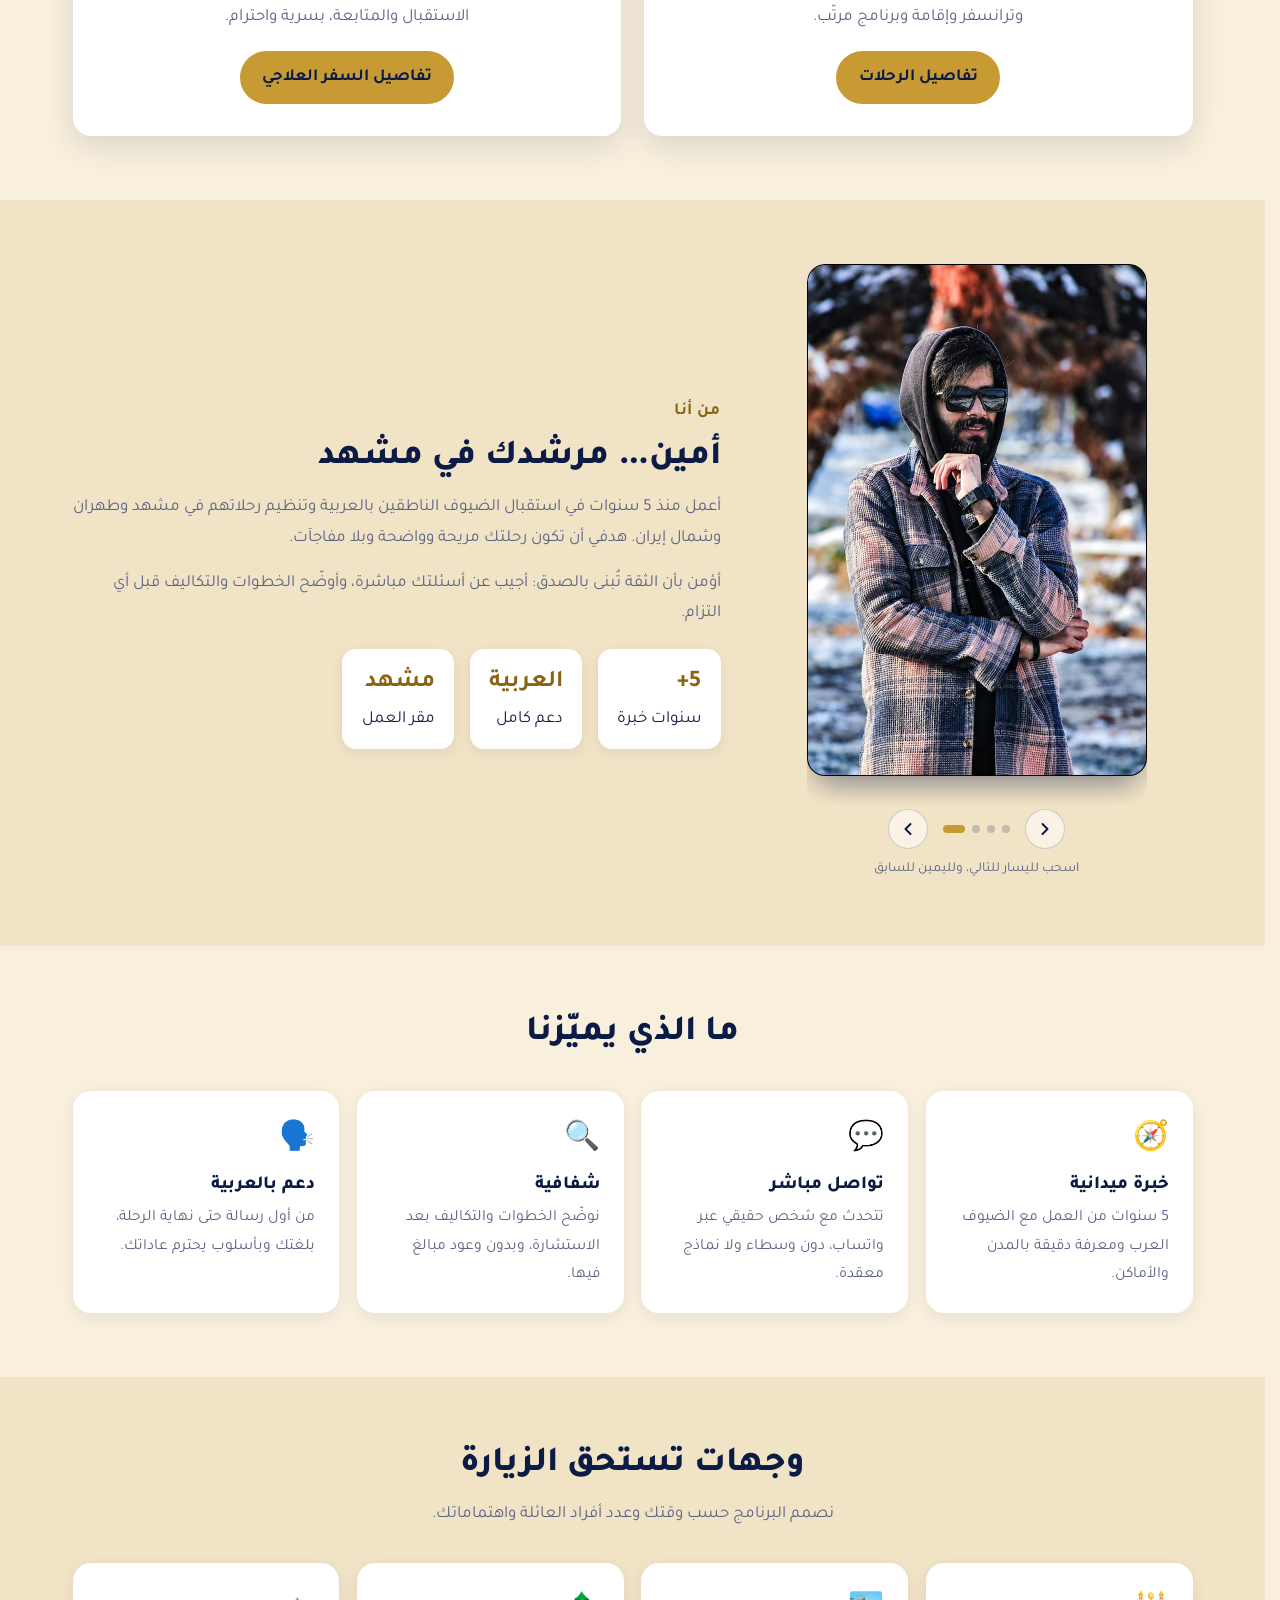
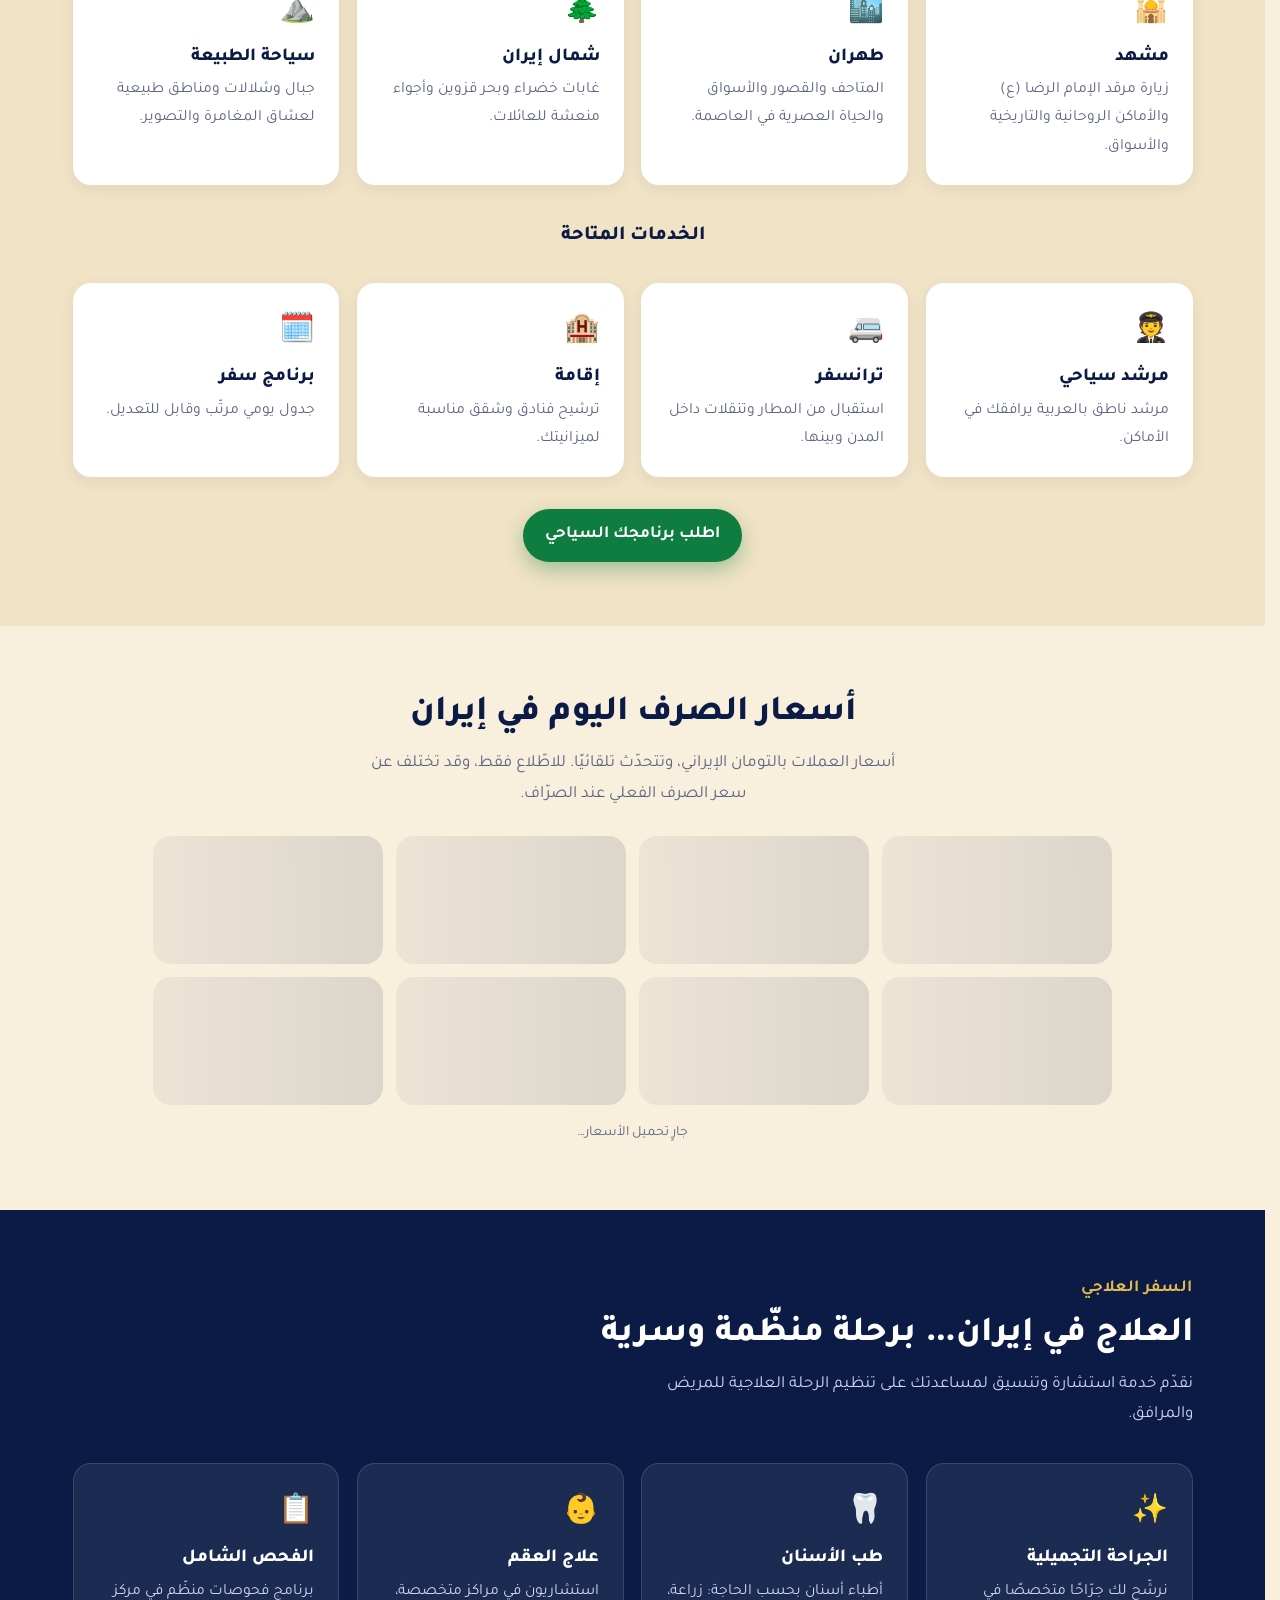
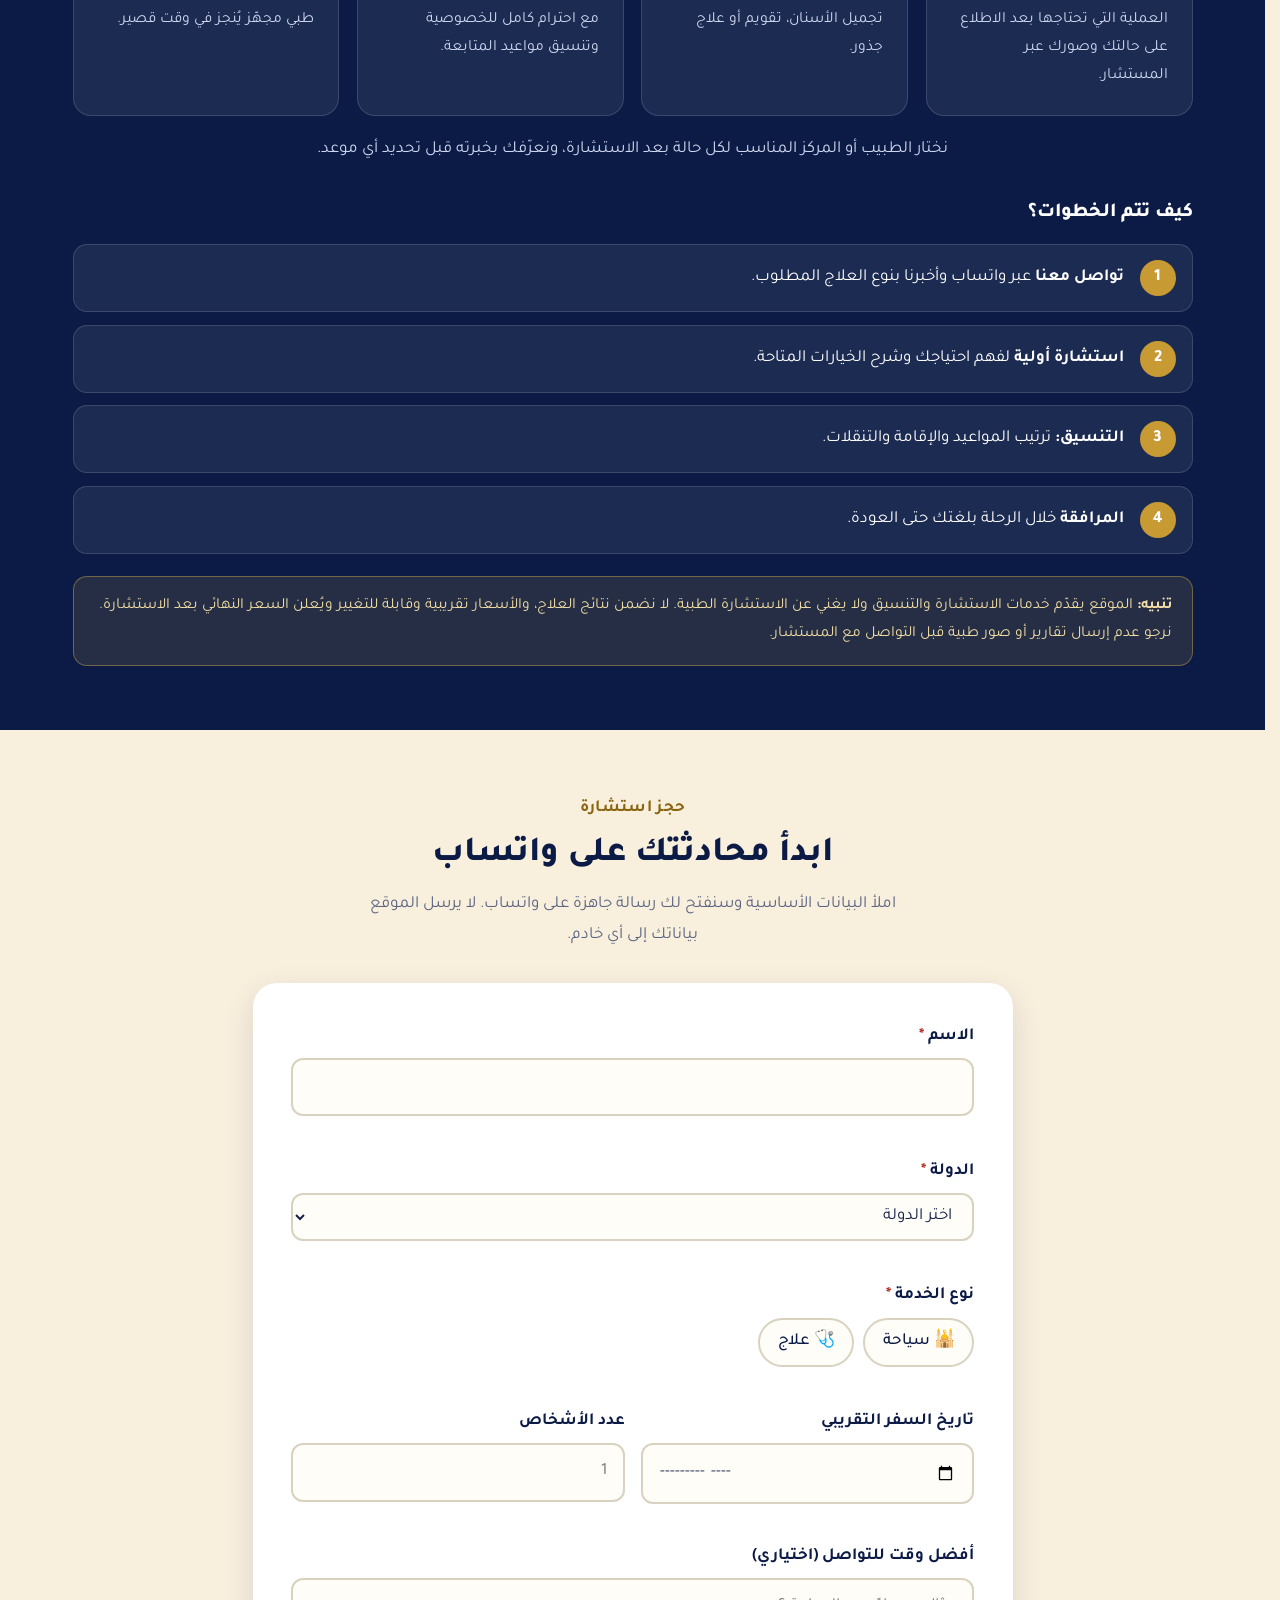
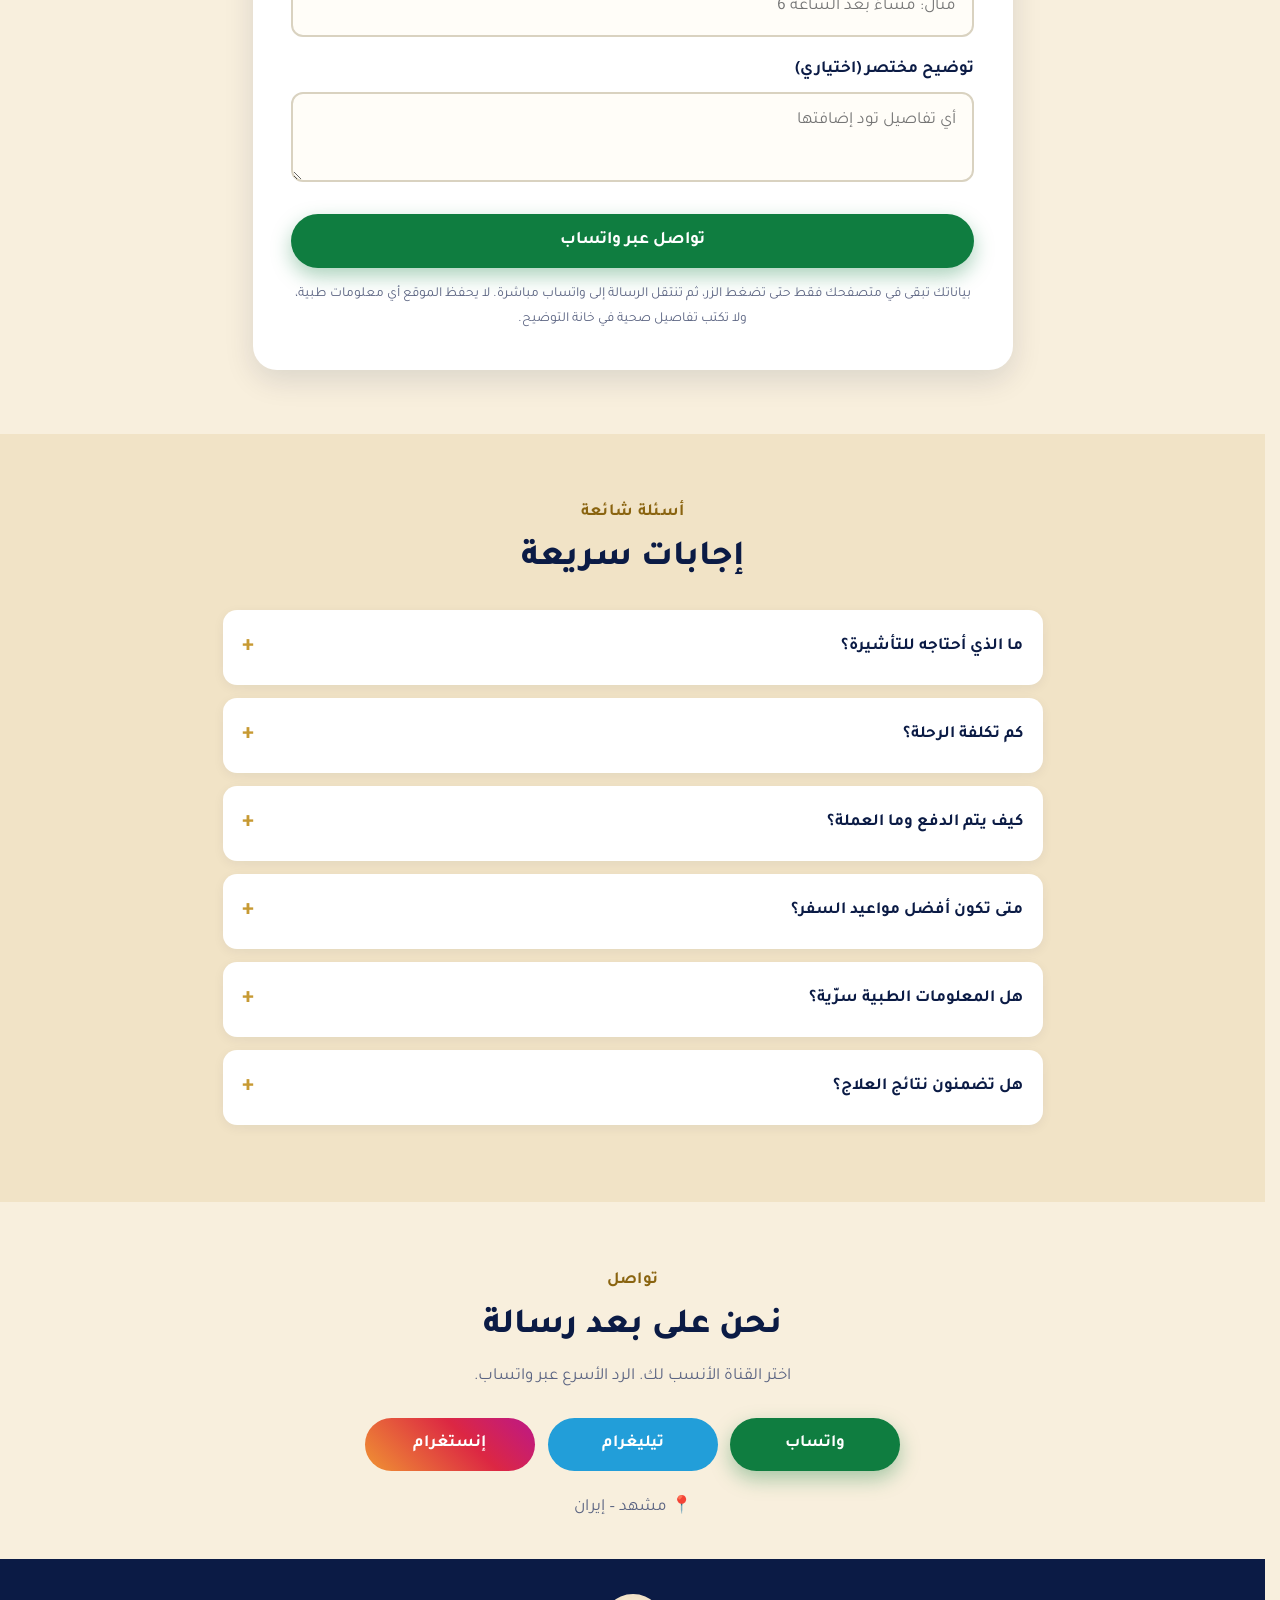
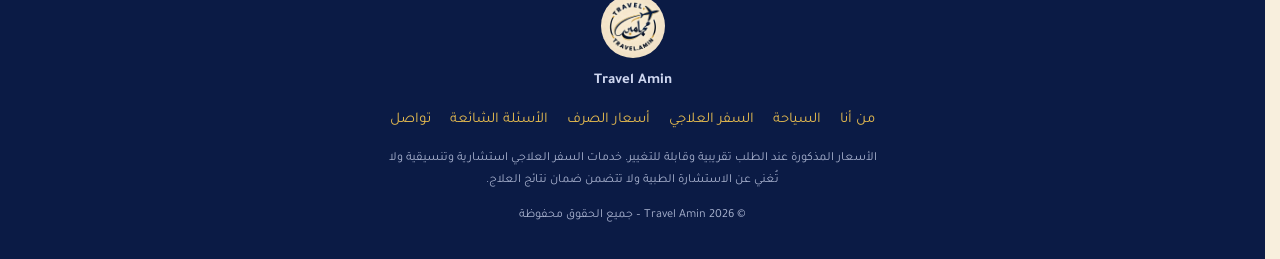
==== commit 87c370f0: "perf: faster loading and modern image formats - intro overlay shortened to ~1.8s, no scrollbar jump " ====
--- a/index.html
+++ b/index.html
@@ -1,11 +1,11 @@
 <!doctype html>
-<html lang="ar" dir="rtl">
+<html lang="ar" dir="rtl" data-home>
 <head>
 <meta charset="utf-8">
 <meta name="google-site-verification" content="cm3eL5Jy6Xv6FcwjnSOEqMSKHyD1TACXFL0OjEvYumI" />
 <meta name="google-site-verification" content="-aO2WYmaPoGimdz8_8IC-XDPrR6s3DZcztforYevcoE" />
 <meta name="google-site-verification" content="googleb2ebb26e5218cbc9" />
-<meta http-equiv="Content-Security-Policy" content="default-src 'self'; script-src 'self'; style-src 'self' https://fonts.googleapis.com; font-src https://fonts.gstatic.com; img-src 'self' data:; connect-src 'self' https://travelamin-rate.mafia099x.workers.dev; base-uri 'self'; form-action 'none'; object-src 'none'">
+<meta http-equiv="Content-Security-Policy" content="default-src 'self'; script-src 'self' 'sha256-wrkAcbnCgxqAE70ulj5LisKI2tnJkz/qDW62uePdLRg='; style-src 'self'; font-src 'self'; img-src 'self' data:; connect-src 'self' https://travelamin-rate.mafia099x.workers.dev; base-uri 'self'; form-action 'none'; object-src 'none'">
 <meta name="referrer" content="strict-origin-when-cross-origin">
 <meta name="viewport" content="width=device-width, initial-scale=1, viewport-fit=cover">
 <title>مرشد سياحي في مشهد | السياحة العلاجية في إيران - Travel Amin</title>
@@ -30,12 +30,13 @@
 <meta property="og:locale" content="ar_AR">
 <meta property="og:locale:alternate" content="en_US">
 <meta name="theme-color" content="#0B1B45" id="metaTheme">
-<script src="assets/js/theme-init.js?v=20261108"></script>
+<script>(function(){var r=document.documentElement,t=null;try{t=localStorage.getItem("ta_theme")}catch(e){}if(t!=="dark"&&t!=="light"){try{t=matchMedia("(prefers-color-scheme: dark)").matches?"dark":"light"}catch(e){t="light"}}r.setAttribute("data-theme",t);var sw=false;try{var v=sessionStorage.getItem("ta_langsw");if(v){sessionStorage.removeItem("ta_langsw");var a=v.split(",");r.style.setProperty("--lx",(+a[0]||0)+"px");r.style.setProperty("--ly",(+a[1]||0)+"px");r.classList.add("lang-in");sw=true;setTimeout(function(){r.classList.remove("lang-in")},1400)}}catch(e){}try{var home=r.hasAttribute("data-home"),en=(r.lang||"").slice(0,2)==="en";if(home&&!en&&localStorage.getItem("ta_lang")==="en"&&!/[?&]lang=ar/.test(location.search)){location.replace("en/"+location.hash);return}var calm=matchMedia("(prefers-reduced-motion: reduce)").matches;if(home&&!calm&&!sw&&sessionStorage.getItem("ta_intro")!=="1"){r.classList.add("intro");setTimeout(function(){r.classList.remove("intro")},4000)}}catch(e){}})();</script>
+<link rel="preload" href="assets/fonts/tajawal-400-arabic.woff2" as="font" type="font/woff2" crossorigin>
+<link rel="preload" href="assets/img/logo.avif" as="image" type="image/avif" fetchpriority="high">
+<link rel="preload" href="assets/img/logo.webp" as="image" type="image/webp" fetchpriority="high">
+<link rel="preload" href="assets/img/logo.jpg" as="image" type="image/jpeg" fetchpriority="high">
 <link rel="icon" type="image/png" href="assets/img/favicon.png">
 <link rel="apple-touch-icon" href="assets/img/apple-touch-icon.png">
-<link rel="preconnect" href="https://fonts.googleapis.com">
-<link rel="preconnect" href="https://fonts.gstatic.com" crossorigin>
-<link href="https://fonts.googleapis.com/css2?family=Tajawal:wght@400;500;700;800&display=swap" rel="stylesheet">
 <script type="application/ld+json">
 {
   "@context": "https://schema.org",
@@ -136,7 +137,7 @@
   ]
 }
 </script>
-<link rel="stylesheet" href="assets/css/style.css?v=20261108">
+<link rel="stylesheet" href="assets/css/style.css?v=20261116">
 </head>
 <body>
 <div id="intro" role="status" aria-live="polite" aria-label="جارٍ تجهيز رحلتك" dir="ltr">
@@ -145,7 +146,7 @@
   <div class="in-stage in-route" id="inRoute">
     <div class="in-logo" id="inLogoWrap">
       <svg viewBox="0 0 120 120" aria-hidden="true"><circle cx="60" cy="60" r="56" fill="none" stroke="rgba(255,255,255,.16)" stroke-width="3"/><circle id="inRing" cx="60" cy="60" r="56" fill="none" stroke="#E3B94F" stroke-width="3.5" stroke-linecap="round" stroke-dasharray="351.86" stroke-dashoffset="351.86" transform="rotate(-90 60 60)"/></svg>
-      <img id="inLogo" src="assets/img/logo.jpg" alt="Travel Amin" width="90" height="90">
+      <picture><source type="image/avif" srcset="assets/img/logo.avif"><source type="image/webp" srcset="assets/img/logo.webp"><img id="inLogo" src="assets/img/logo.jpg" alt="Travel Amin" width="90" height="90"></picture>
     </div>
     <p class="in-title" id="inTitle" dir="rtl">جارٍ تجهيز رحلتك إلى إيران…</p>
     <div class="in-cards">
@@ -183,7 +184,7 @@
 <header class="site">
   <div class="container nav">
     <a class="brand" href="#top" aria-label="Travel Amin – الرئيسية">
-      <img src="assets/img/logo.jpg" alt="شعار Travel Amin" width="48" height="48">
+      <picture><source type="image/avif" srcset="assets/img/logo.avif"><source type="image/webp" srcset="assets/img/logo.webp"><img src="assets/img/logo.jpg" alt="شعار Travel Amin" width="48" height="48"></picture>
       <span>Travel Amin</span>
     </a>
     <div class="nav-actions">
@@ -274,7 +275,7 @@
       </div>
       <div class="badges"><span>✔ خبرة 5 سنوات</span><span>✔ دعم باللغة العربية</span><span>✔ استشارة مباشرة</span></div>
     </div>
-    <img class="hero-logo" fetchpriority="high" src="assets/img/logo.jpg" alt="شعار Travel Amin: طائرة وخط عربي" width="340" height="340">
+    <picture><source type="image/avif" srcset="assets/img/logo.avif"><source type="image/webp" srcset="assets/img/logo.webp"><img class="hero-logo" fetchpriority="high" src="assets/img/logo.jpg" alt="شعار Travel Amin: طائرة وخط عربي" width="340" height="340"></picture>
   </div>
 </section>
 
@@ -305,10 +306,10 @@
 <section class="alt" id="about">
   <div class="container about">
     <div class="pwrap"><div class="pstack">
-      <figure class="card pcard"><img src="assets/img/amin-1.jpg" alt="أمين – صورة 1" width="340" height="510" draggable="false"></figure>
-      <figure class="card pcard"><img src="assets/img/amin-2.jpg" alt="أمين – صورة 2" width="340" height="510" draggable="false" loading="lazy"></figure>
-      <figure class="card pcard"><img src="assets/img/amin-3.jpg" alt="أمين – صورة 3" width="340" height="510" draggable="false" loading="lazy"></figure>
-      <figure class="card pcard"><img src="assets/img/amin-4.jpg" alt="أمين – صورة 4" width="340" height="510" draggable="false" loading="lazy"></figure>
+      <figure class="card pcard"><picture><source type="image/avif" srcset="assets/img/amin-1.avif"><source type="image/webp" srcset="assets/img/amin-1.webp"><img src="assets/img/amin-1.jpg" alt="أمين – صورة 1" width="340" height="510" draggable="false" loading="lazy"></picture></figure>
+      <figure class="card pcard"><picture><source type="image/avif" srcset="assets/img/amin-2.avif"><source type="image/webp" srcset="assets/img/amin-2.webp"><img src="assets/img/amin-2.jpg" alt="أمين – صورة 2" width="340" height="510" draggable="false" loading="lazy"></picture></figure>
+      <figure class="card pcard"><picture><source type="image/avif" srcset="assets/img/amin-3.avif"><source type="image/webp" srcset="assets/img/amin-3.webp"><img src="assets/img/amin-3.jpg" alt="أمين – صورة 3" width="340" height="510" draggable="false" loading="lazy"></picture></figure>
+      <figure class="card pcard"><picture><source type="image/avif" srcset="assets/img/amin-4.avif"><source type="image/webp" srcset="assets/img/amin-4.webp"><img src="assets/img/amin-4.jpg" alt="أمين – صورة 4" width="340" height="510" draggable="false" loading="lazy"></picture></figure>
     </div></div>
     <div>
       <span class="eyebrow">من أنا</span>
@@ -500,7 +501,7 @@
 
 <footer>
   <div class="container">
-    <img src="assets/img/logo.jpg" alt="Travel Amin Logo" width="64" height="64" loading="lazy" class="u14">
+    <picture><source type="image/avif" srcset="assets/img/logo.avif"><source type="image/webp" srcset="assets/img/logo.webp"><img src="assets/img/logo.jpg" alt="Travel Amin Logo" width="64" height="64" loading="lazy" class="u14"></picture>
     <strong>Travel Amin</strong>
     <div class="foot-links">
   <a href="#about">من أنا</a><a href="#tourism">السياحة</a><a href="#medical">السفر العلاجي</a><a href="#rates">أسعار الصرف</a><a href="#faq">الأسئلة الشائعة</a><a href="#contact">تواصل</a>
@@ -516,10 +517,10 @@
 
 
 
-<script src="assets/js/lang.js?v=20261108" defer></script>
-<script src="assets/js/config.js?v=20261108" defer></script>
-<script src="assets/js/intro.js?v=20261108" defer></script>
-<script src="assets/js/main.js?v=20261108" defer></script>
-<script src="assets/js/rates.js?v=20261108" defer></script>
+<script src="assets/js/lang.js?v=20261116" defer></script>
+<script src="assets/js/config.js?v=20261116" defer></script>
+<script src="assets/js/intro.js?v=20261116" defer></script>
+<script src="assets/js/main.js?v=20261116" defer></script>
+<script src="assets/js/rates.js?v=20261116" defer></script>
 </body>
 </html>
--- a/assets/css/style.css
+++ b/assets/css/style.css
@@ -1,3 +1,17 @@
+/* ===== خطوط مستضافة ذاتيًا (بدل Google Fonts) — تُحمَّل فقط المجموعات المستخدمة ===== */
+@font-face{font-family:'Tajawal';font-style:normal;font-weight:400;font-display:swap;src:url(../fonts/tajawal-400-arabic.woff2) format('woff2');unicode-range:U+0600-06FF, U+0750-077F, U+0870-0891, U+0897-08E1, U+08E3-08FF, U+200C-200E, U+2010-2011, U+204F, U+2E41, U+FB50-FDFF, U+FE70-FE74, U+FE76-FEFC, U+102E0-102FB, U+10E60-10E7E, U+10EC2-10EC7, U+10EC9-10EEE, U+10EF0-10EFF, U+1EE00-1EE03, U+1EE05-1EE1F, U+1EE21-1EE22, U+1EE24, U+1EE27, U+1EE29-1EE32, U+1EE34-1EE37, U+1EE39, U+1EE3B, U+1EE42, U+1EE47, U+1EE49, U+1EE4B, U+1EE4D-1EE4F, U+1EE51-1EE52, U+1EE54, U+1EE57, U+1EE59, U+1EE5B, U+1EE5D, U+1EE5F, U+1EE61-1EE62, U+1EE64, U+1EE67-1EE6A, U+1EE6C-1EE72, U+1EE74-1EE77, U+1EE79-1EE7C, U+1EE7E, U+1EE80-1EE89, U+1EE8B-1EE9B, U+1EEA1-1EEA3, U+1EEA5-1EEA9, U+1EEAB-1EEBB, U+1EEF0-1EEF1;}
+@font-face{font-family:'Tajawal';font-style:normal;font-weight:400;font-display:swap;src:url(../fonts/tajawal-400-latin.woff2) format('woff2');unicode-range:U+0000-00FF, U+0131, U+0152-0153, U+02BB-02BC, U+02C6, U+02DA, U+02DC, U+0304, U+0308, U+0329, U+2000-206F, U+20AC, U+2122, U+2191, U+2193, U+2212, U+2215, U+FEFF, U+FFFD;}
+@font-face{font-family:'Tajawal';font-style:normal;font-weight:500;font-display:swap;src:url(../fonts/tajawal-500-arabic.woff2) format('woff2');unicode-range:U+0600-06FF, U+0750-077F, U+0870-0891, U+0897-08E1, U+08E3-08FF, U+200C-200E, U+2010-2011, U+204F, U+2E41, U+FB50-FDFF, U+FE70-FE74, U+FE76-FEFC, U+102E0-102FB, U+10E60-10E7E, U+10EC2-10EC7, U+10EC9-10EEE, U+10EF0-10EFF, U+1EE00-1EE03, U+1EE05-1EE1F, U+1EE21-1EE22, U+1EE24, U+1EE27, U+1EE29-1EE32, U+1EE34-1EE37, U+1EE39, U+1EE3B, U+1EE42, U+1EE47, U+1EE49, U+1EE4B, U+1EE4D-1EE4F, U+1EE51-1EE52, U+1EE54, U+1EE57, U+1EE59, U+1EE5B, U+1EE5D, U+1EE5F, U+1EE61-1EE62, U+1EE64, U+1EE67-1EE6A, U+1EE6C-1EE72, U+1EE74-1EE77, U+1EE79-1EE7C, U+1EE7E, U+1EE80-1EE89, U+1EE8B-1EE9B, U+1EEA1-1EEA3, U+1EEA5-1EEA9, U+1EEAB-1EEBB, U+1EEF0-1EEF1;}
+@font-face{font-family:'Tajawal';font-style:normal;font-weight:500;font-display:swap;src:url(../fonts/tajawal-500-latin.woff2) format('woff2');unicode-range:U+0000-00FF, U+0131, U+0152-0153, U+02BB-02BC, U+02C6, U+02DA, U+02DC, U+0304, U+0308, U+0329, U+2000-206F, U+20AC, U+2122, U+2191, U+2193, U+2212, U+2215, U+FEFF, U+FFFD;}
+@font-face{font-family:'Tajawal';font-style:normal;font-weight:700;font-display:swap;src:url(../fonts/tajawal-700-arabic.woff2) format('woff2');unicode-range:U+0600-06FF, U+0750-077F, U+0870-0891, U+0897-08E1, U+08E3-08FF, U+200C-200E, U+2010-2011, U+204F, U+2E41, U+FB50-FDFF, U+FE70-FE74, U+FE76-FEFC, U+102E0-102FB, U+10E60-10E7E, U+10EC2-10EC7, U+10EC9-10EEE, U+10EF0-10EFF, U+1EE00-1EE03, U+1EE05-1EE1F, U+1EE21-1EE22, U+1EE24, U+1EE27, U+1EE29-1EE32, U+1EE34-1EE37, U+1EE39, U+1EE3B, U+1EE42, U+1EE47, U+1EE49, U+1EE4B, U+1EE4D-1EE4F, U+1EE51-1EE52, U+1EE54, U+1EE57, U+1EE59, U+1EE5B, U+1EE5D, U+1EE5F, U+1EE61-1EE62, U+1EE64, U+1EE67-1EE6A, U+1EE6C-1EE72, U+1EE74-1EE77, U+1EE79-1EE7C, U+1EE7E, U+1EE80-1EE89, U+1EE8B-1EE9B, U+1EEA1-1EEA3, U+1EEA5-1EEA9, U+1EEAB-1EEBB, U+1EEF0-1EEF1;}
+@font-face{font-family:'Tajawal';font-style:normal;font-weight:700;font-display:swap;src:url(../fonts/tajawal-700-latin.woff2) format('woff2');unicode-range:U+0000-00FF, U+0131, U+0152-0153, U+02BB-02BC, U+02C6, U+02DA, U+02DC, U+0304, U+0308, U+0329, U+2000-206F, U+20AC, U+2122, U+2191, U+2193, U+2212, U+2215, U+FEFF, U+FFFD;}
+@font-face{font-family:'Tajawal';font-style:normal;font-weight:800;font-display:swap;src:url(../fonts/tajawal-800-arabic.woff2) format('woff2');unicode-range:U+0600-06FF, U+0750-077F, U+0870-0891, U+0897-08E1, U+08E3-08FF, U+200C-200E, U+2010-2011, U+204F, U+2E41, U+FB50-FDFF, U+FE70-FE74, U+FE76-FEFC, U+102E0-102FB, U+10E60-10E7E, U+10EC2-10EC7, U+10EC9-10EEE, U+10EF0-10EFF, U+1EE00-1EE03, U+1EE05-1EE1F, U+1EE21-1EE22, U+1EE24, U+1EE27, U+1EE29-1EE32, U+1EE34-1EE37, U+1EE39, U+1EE3B, U+1EE42, U+1EE47, U+1EE49, U+1EE4B, U+1EE4D-1EE4F, U+1EE51-1EE52, U+1EE54, U+1EE57, U+1EE59, U+1EE5B, U+1EE5D, U+1EE5F, U+1EE61-1EE62, U+1EE64, U+1EE67-1EE6A, U+1EE6C-1EE72, U+1EE74-1EE77, U+1EE79-1EE7C, U+1EE7E, U+1EE80-1EE89, U+1EE8B-1EE9B, U+1EEA1-1EEA3, U+1EEA5-1EEA9, U+1EEAB-1EEBB, U+1EEF0-1EEF1;}
+@font-face{font-family:'Tajawal';font-style:normal;font-weight:800;font-display:swap;src:url(../fonts/tajawal-800-latin.woff2) format('woff2');unicode-range:U+0000-00FF, U+0131, U+0152-0153, U+02BB-02BC, U+02C6, U+02DA, U+02DC, U+0304, U+0308, U+0329, U+2000-206F, U+20AC, U+2122, U+2191, U+2193, U+2212, U+2215, U+FEFF, U+FFFD;}
+@font-face{font-family:'Plus Jakarta Sans';font-style:normal;font-weight:400;font-display:swap;src:url(../fonts/pjk-400-latin.woff2) format('woff2');unicode-range:U+0000-00FF, U+0131, U+0152-0153, U+02BB-02BC, U+02C6, U+02DA, U+02DC, U+0304, U+0308, U+0329, U+2000-206F, U+20AC, U+2122, U+2191, U+2193, U+2212, U+2215, U+FEFF, U+FFFD;}
+@font-face{font-family:'Plus Jakarta Sans';font-style:normal;font-weight:500;font-display:swap;src:url(../fonts/pjk-500-latin.woff2) format('woff2');unicode-range:U+0000-00FF, U+0131, U+0152-0153, U+02BB-02BC, U+02C6, U+02DA, U+02DC, U+0304, U+0308, U+0329, U+2000-206F, U+20AC, U+2122, U+2191, U+2193, U+2212, U+2215, U+FEFF, U+FFFD;}
+@font-face{font-family:'Plus Jakarta Sans';font-style:normal;font-weight:700;font-display:swap;src:url(../fonts/pjk-700-latin.woff2) format('woff2');unicode-range:U+0000-00FF, U+0131, U+0152-0153, U+02BB-02BC, U+02C6, U+02DA, U+02DC, U+0304, U+0308, U+0329, U+2000-206F, U+20AC, U+2122, U+2191, U+2193, U+2212, U+2215, U+FEFF, U+FFFD;}
+@font-face{font-family:'Plus Jakarta Sans';font-style:normal;font-weight:800;font-display:swap;src:url(../fonts/pjk-800-latin.woff2) format('woff2');unicode-range:U+0000-00FF, U+0131, U+0152-0153, U+02BB-02BC, U+02C6, U+02DA, U+02DC, U+0304, U+0308, U+0329, U+2000-206F, U+20AC, U+2122, U+2191, U+2193, U+2212, U+2215, U+FEFF, U+FFFD;}
+
 :root{
   --navy:#0B1B45; --navy-2:#13285f; --gold:#C79A33; --gold-2:#E3B94F;
   --cream:#F8EFDD; --cream-2:#F1E3C6; --ink:#142048; --muted:#5b6482;
@@ -5,9 +19,11 @@
   --radius:18px; --shadow:0 10px 30px rgba(11,27,69,.12);
 }
 *{box-sizing:border-box;margin:0}
-html{scroll-behavior:smooth;scroll-padding-top:100px; overflow-x: hidden;}
+html{scroll-behavior:smooth;scroll-padding-top:100px;overflow-x:hidden;scrollbar-gutter:stable}
 body{font-family:"Tajawal","Segoe UI",Tahoma,Arial,sans-serif;background:var(--cream);color:var(--ink);line-height:1.8;font-size:17px;-webkit-text-size-adjust:100%; overflow-x: clip;}
 img{max-width:100%;display:block}
+/* WebP با فالبک JPEG: عنصر <picture> نباید جعبه‌ی جدیدی بسازد */
+picture{display:contents}
 a{color:inherit}
 .container{width:min(1120px,100% - 2rem);margin-inline:auto}
 section{padding-block:4rem}
@@ -293,7 +309,7 @@
 html.intro #intro{display:block}
 #intro{position:fixed;inset:0;z-index:9999;color:#fff;overflow:hidden;
   background:radial-gradient(120% 90% at 50% 100%,#1b3577 0%,#0C1736 55%,#050A1B 100%);
-  clip-path:circle(150% at 50% 50%);transition:clip-path .8s cubic-bezier(.7,0,.3,1)}
+  clip-path:circle(150% at 50% 50%);transition:clip-path .45s cubic-bezier(.7,0,.3,1)}
 #intro.leave{clip-path:circle(0% at 50% 50%)}
 .in-stars{position:absolute;inset:0;pointer-events:none;background:
  radial-gradient(1.6px 1.6px at 12% 10%,rgba(255,255,255,.85),transparent),
@@ -422,3 +438,8 @@
 @keyframes langLogoOut{from{opacity:1;transform:scale(1)}to{opacity:0;transform:scale(1.18)}}
 @media(prefers-reduced-motion:reduce){html::before,html::after{display:none!important}}
 header.site .lang-btn{min-width:58px;padding:0}
+
+/* شعار در انیمیشن تغییر زبان: WebP با فالبک JPEG */
+@supports (background-image:image-set(url(x) type("image/webp"))){
+  html::before{background-image:image-set(url("../img/logo.webp") type("image/webp"))}
+}
